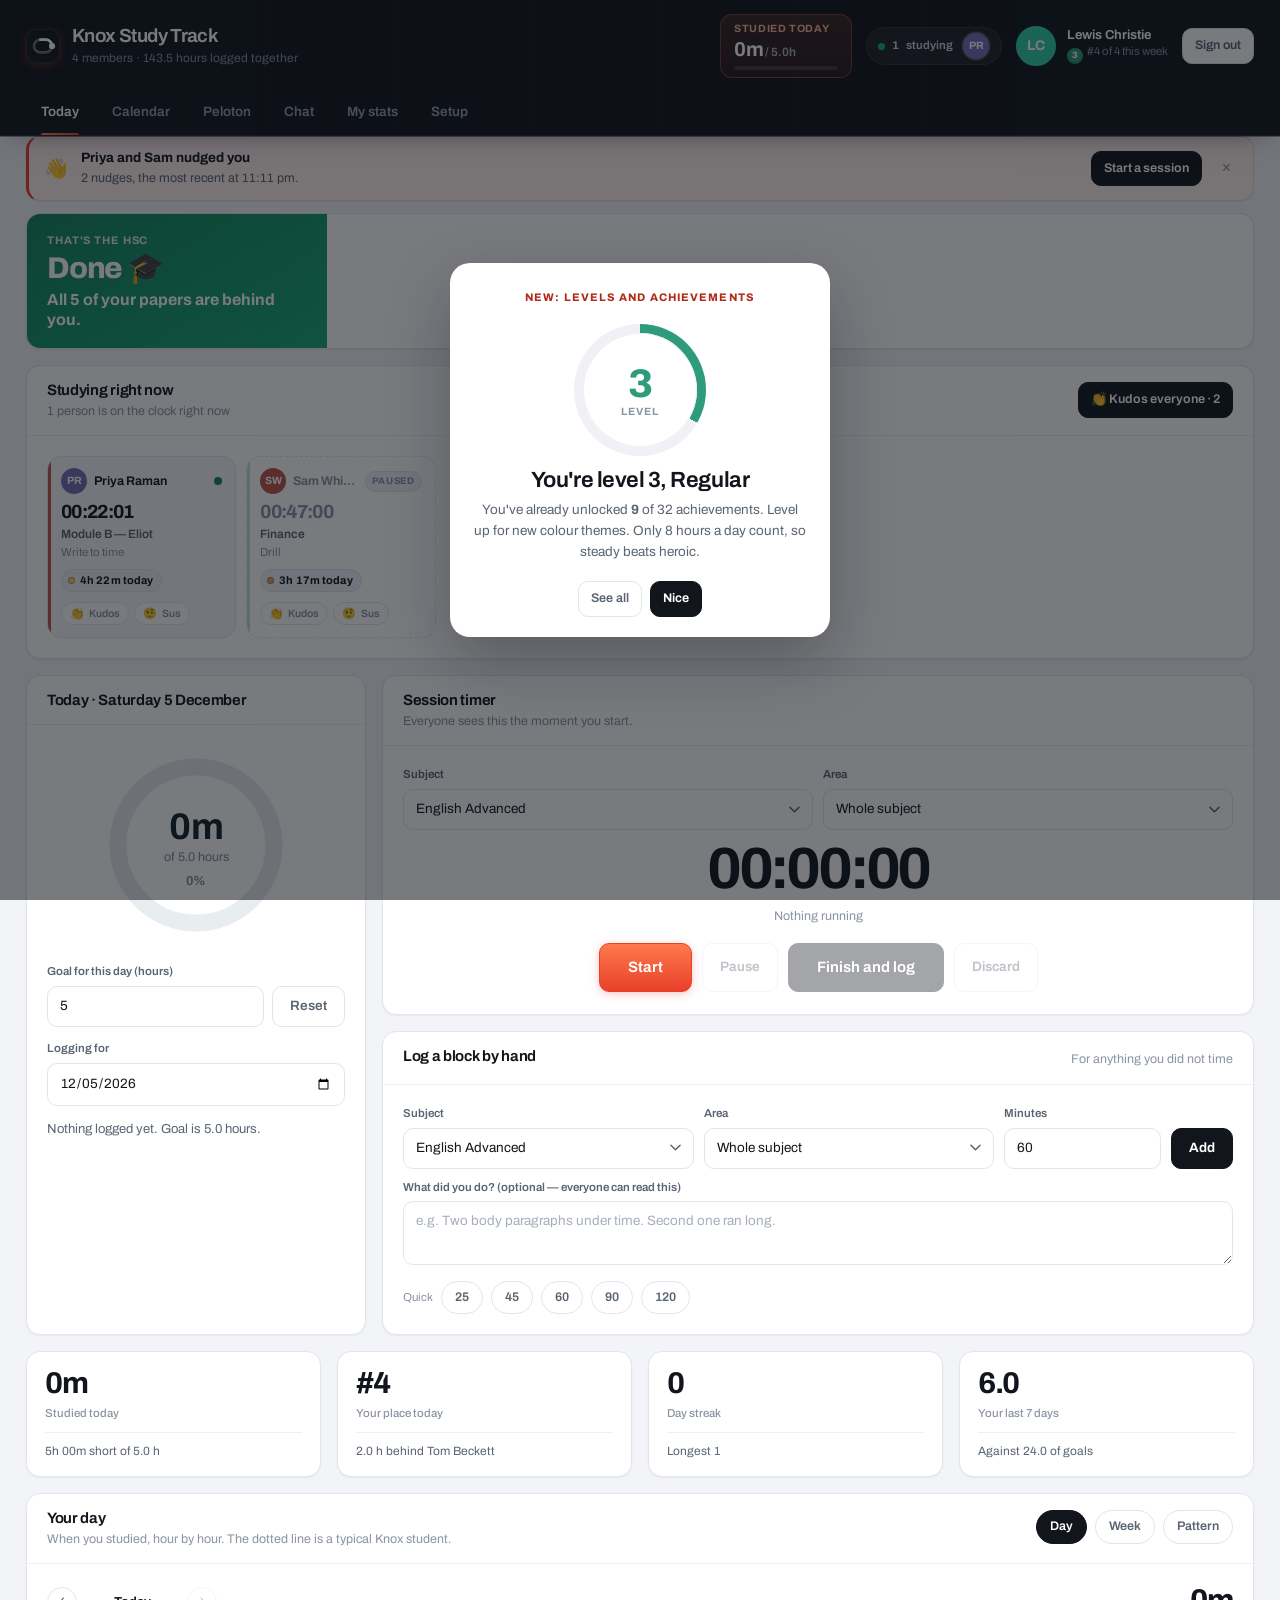
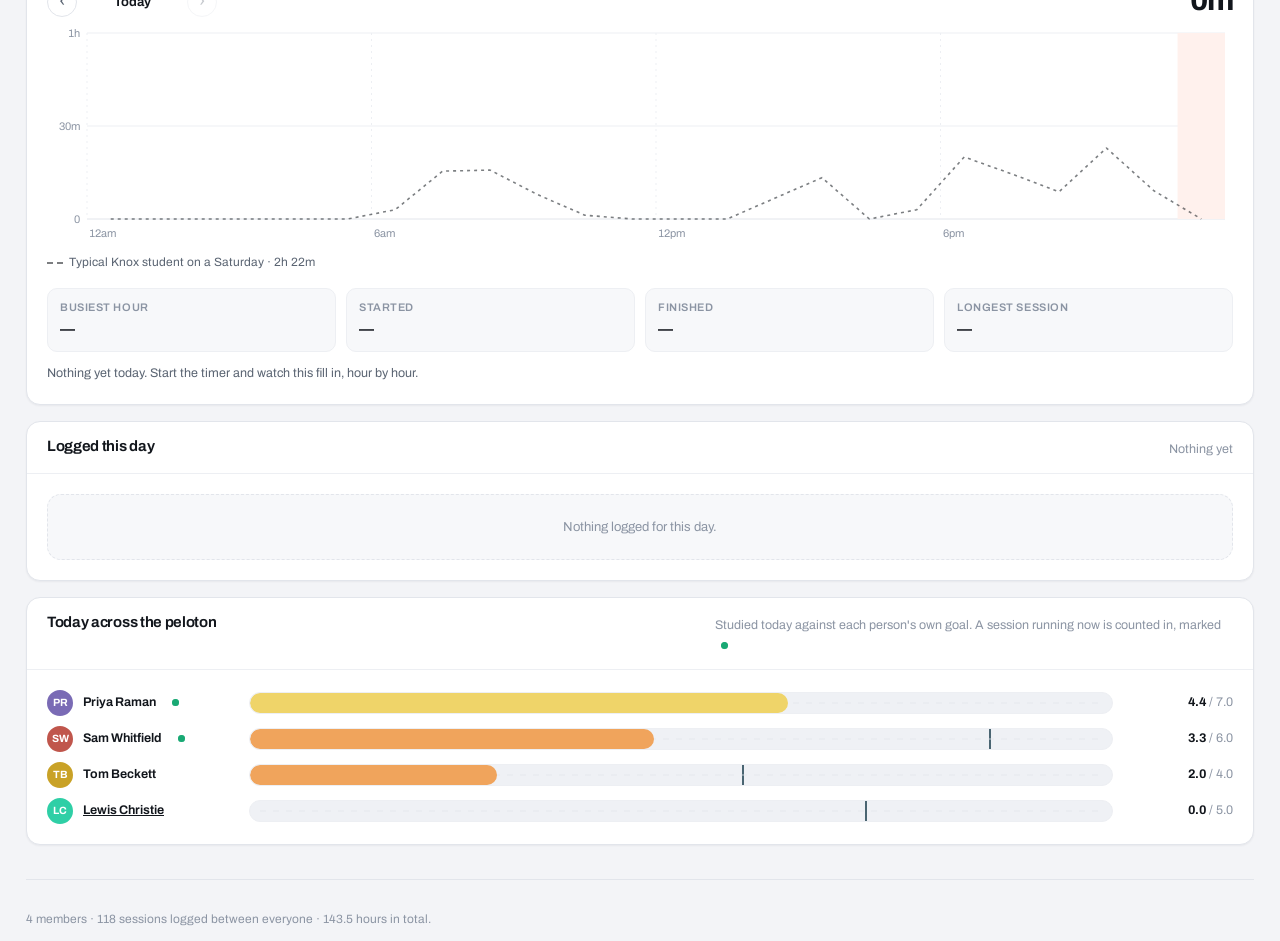
==== _test/index.html @ dc9ddf26 "Merge remote-tracking branch 'origin/main' into claude/bold-sagan-fryk9p # Conflicts: #	_test/index." ====
<!DOCTYPE html>
<html lang="en-AU">
<head>
<meta charset="utf-8">
<meta name="viewport" content="width=device-width, initial-scale=1">
<title>Knox Study Track</title>
<link rel="icon" href="../favicon.svg" type="image/svg+xml">
<link rel="apple-touch-icon" href="../favicon.svg">
<link rel="manifest" href="../manifest.json">
<meta name="theme-color" content="#12161C">
<link rel="preconnect" href="https://fonts.googleapis.com">
<link rel="preconnect" href="https://fonts.gstatic.com" crossorigin>
<link href="https://fonts.googleapis.com/css2?family=Archivo:wght@400;500;600;700&display=swap" rel="stylesheet">
<link rel="stylesheet" href="../styles.css">
<link rel="stylesheet" href="../admin.css">
<link rel="stylesheet" href="../play.css">
<link rel="stylesheet" href="../plan.css">
<link rel="stylesheet" href="../believe.css">
<link rel="stylesheet" href="../planner.css">
</head>
<body>

<!-- ============ BOOT ============ -->
<div id="boot"><div class="spin"></div></div>

<!-- ============ AUTH ============ -->
<div id="auth" class="authwrap hide">
  <div class="authbox">
    <div class="authbrand"><svg class="logo" viewBox="0 0 32 32" aria-hidden="true" focusable="false">
          <rect width="32" height="32" rx="9" fill="url(#lg)"/>
          <rect x="7.5" y="10" width="17" height="12" rx="6" fill="none" stroke="#fff" stroke-opacity=".38" stroke-width="2.4"/>
          <path d="M13.5 10h5a6 6 0 0 1 6 6" fill="none" stroke="#fff" stroke-width="2.4" stroke-linecap="round"/>
          <circle cx="24.5" cy="16" r="2.9" fill="#fff"/>
          <defs><linearGradient id="lg" x1="0" y1="0" x2="32" y2="32" gradientUnits="userSpaceOnUse">
            <stop stop-color="#FF7A4D"/><stop offset="1" stop-color="#E8402A"/></linearGradient></defs>
        </svg><span>Knox Study Track</span></div>
    <h1 id="au-title">Knox Study Track</h1>
    <p class="lede" id="au-lede">Sign in to see how the peloton is going.</p>
    <!-- Nearly everybody arriving for the first week is creating an account,
         not signing in, so both are on screen and neither is hidden behind a
         line of small text at the bottom. -->
    <div class="authseg" role="tablist" aria-label="Sign in or create an account">
      <button role="tab" id="au-tab-in" data-authmode="in" aria-selected="true">Sign in</button>
      <button role="tab" id="au-tab-up" data-authmode="up" aria-selected="false">Create account</button>
    </div>
    <div id="au-msg"></div>
    <div class="field" id="au-namefield" style="display:none">
      <label class="fl" for="au-name">Your name</label>
      <input type="text" id="au-name" autocomplete="name" placeholder="How you want to appear on the leaderboard">
    </div>
    <div class="field">
      <label class="fl" for="au-email">Email</label>
      <input type="email" id="au-email" autocomplete="email">
    </div>
    <div class="field" id="au-passfield">
      <label class="fl" for="au-pass">Password</label>
      <input type="password" id="au-pass" autocomplete="current-password">
    </div>
    <!-- Only on the way back in from a reset link. -->
    <div class="field" id="au-pass2field" style="display:none">
      <label class="fl" for="au-pass2">New password again</label>
      <input type="password" id="au-pass2" autocomplete="new-password">
    </div>
    <button class="btn" id="au-go" style="width:100%;margin-top:6px">Sign in</button>
    <div class="authalt">
      <button type="button" class="linkbtn" id="au-forgot">Forgot your password?</button>
      <button type="button" class="linkbtn" id="au-back" style="display:none">Back to signing in</button>
    </div>
  </div>
</div>

<!-- ============ ONBOARDING ============ -->
<div id="onb" class="hide" style="background:var(--ground);min-height:100vh">
  <div class="obwrap">
    <div class="steps"><i id="st1"></i><i id="st2"></i><i id="st3"></i></div>

    <!-- step 1 : profile -->
    <div class="card" id="ob1">
      <header><div><h2>Set up your profile</h2>
        <div class="sub">This is how you appear to everyone else in the peloton.</div></div></header>
      <div class="body">
        <div style="display:flex;gap:18px;align-items:center;margin-bottom:18px">
          <div id="ob-avpreview" class="av xl">?</div>
          <div>
            <label class="fl">Profile picture</label>
            <input type="file" id="ob-avfile" accept="image/jpeg,image/png,image/webp" style="font-size:12.5px">
            <div style="font-size:11.5px;color:var(--ink-soft);margin-top:5px">Optional. Square images look best.</div>
          </div>
        </div>
        <div><label class="fl" for="ob-name">Display name</label><input type="text" id="ob-name"></div>
        <div style="margin-top:12px;display:flex;gap:14px;align-items:end;flex-wrap:wrap">
          <div><label class="fl" for="ob-colour">Your colour</label><input type="color" id="ob-colour" value="#2FCFA6"></div>
          <div style="font-size:12.5px;color:var(--ink-soft);padding-bottom:9px">Used for your line on the peloton charts.</div>
        </div>
        <div class="controls" style="margin-top:20px;justify-content:flex-end">
          <button class="btn" id="ob-next1">Next — your subjects</button>
        </div>
      </div>
    </div>

    <!-- step 2 : subjects + areas -->
    <div class="card hide" id="ob2">
      <header><div><h2>Add your subjects</h2>
        <div class="sub">Pick them from the Knox list and the exam dates and course sections fill themselves in. Add your own, rename anything, delete what you do not need.</div></div></header>
      <div class="body">
        <!-- The Knox list is the way in, the same as it is in Setup. Typing one
             in by hand still works, but it is folded away: a hand-typed subject
             brings no exam dates and no course sections with it, and it will not
             match anybody else's spelling on the leaderboard either. -->
        <button class="btn" id="ob-openpicker" style="width:100%;justify-content:center">Choose from the Knox subject list</button>
        <div style="font-size:12px;color:var(--ink-soft);margin-top:8px">
          Each one arrives with its 2026 HSC exam dates and its course sections already in it. You can rename or delete any of it later.</div>

        <div id="ob-sublist" style="margin-top:18px"></div>

        <div style="margin-top:16px;padding-top:13px;border-top:1px solid var(--rule-soft)">
          <button class="btn ghost sm" id="ob-manualtoggle" aria-expanded="false" aria-controls="ob-manual">
            Not on the list? Type one in by hand</button>
          <div id="ob-manual" hidden style="margin-top:12px">
            <div class="grid" style="grid-template-columns:1fr 130px 44px auto;gap:9px;align-items:end">
              <div><label class="fl" for="ob-subname">Subject name</label><input type="text" id="ob-subname" placeholder="e.g. Business Studies"></div>
              <div><label class="fl" for="ob-subexam">Exam date</label><input type="date" id="ob-subexam"></div>
              <div><label class="fl">&nbsp;</label><input type="color" id="ob-subcolour" value="#3E7CA6"></div>
              <div><button class="btn" id="ob-addsub">Add</button></div>
            </div>
          </div>
        </div>
        <div class="controls" style="margin-top:20px;justify-content:space-between">
          <button class="btn ghost" id="ob-back2">Back</button>
          <button class="btn" id="ob-next2">Next — your goals</button>
        </div>
      </div>
    </div>

    <!-- step 3 : goals -->
    <div class="card hide" id="ob3">
      <header><div><h2>Set your goals</h2>
        <div class="sub">Hours per day. Weekdays and weekends are usually different, so set them separately — you can override any individual day later.</div></div></header>
      <div class="body">
        <div class="grid" style="grid-template-columns:repeat(7,1fr);gap:8px" id="ob-wk"></div>
        <div style="margin-top:16px;max-width:240px">
          <label class="fl" for="ob-default">Fallback goal for any day not covered</label>
          <input type="number" id="ob-default" min="0" max="12" step="0.5" value="3">
        </div>
        <div class="note" style="margin-top:16px">A goal of <strong>0</strong> marks a rest day. Rest days never break your streak.</div>
        <div class="controls" style="margin-top:20px;justify-content:space-between">
          <button class="btn ghost" id="ob-back3">Back</button>
          <button class="btn" id="ob-finish">Finish and start tracking</button>
        </div>
      </div>
    </div>
  </div>
</div>

<!-- ============ APP ============ -->
<div id="app" class="hide">
<header class="top">
  <div class="wrap">
    <div class="mast">
      <div class="brand">
        <svg class="logo" viewBox="0 0 32 32" aria-hidden="true" focusable="false">
          <rect width="32" height="32" rx="9" fill="url(#lg)"/>
          <rect x="7.5" y="10" width="17" height="12" rx="6" fill="none" stroke="#fff" stroke-opacity=".38" stroke-width="2.4"/>
          <path d="M13.5 10h5a6 6 0 0 1 6 6" fill="none" stroke="#fff" stroke-width="2.4" stroke-linecap="round"/>
          <circle cx="24.5" cy="16" r="2.9" fill="#fff"/>
          <defs><linearGradient id="lg" x1="0" y1="0" x2="32" y2="32" gradientUnits="userSpaceOnUse">
            <stop stop-color="#FF7A4D"/><stop offset="1" stop-color="#E8402A"/></linearGradient></defs>
        </svg>
        <div class="brandtext">
          <h1 id="crewname">Knox Study Track</h1>
          <p id="crewsub">—</p>
        </div>
        <span class="crewchip" id="crewchip" hidden></span>
      </div>
      <!-- Your next paper, and the line from today to your last (wide screens) -->
      <div class="examstrip" id="examstrip" hidden></div>
      <div class="mastright">
        <!-- What you have done today, always in view. It is the one number on
             the whole page you can change right now. -->
        <button type="button" class="todaychip" id="todaychip" hidden></button>
        <div class="nowbar" id="nowbar"></div>
        <div class="meblock" id="meblock" data-profile="" title="See your profile">
          <div id="me-av" class="av lg">?</div>
          <div>
            <div class="nm" id="me-name">—</div>
            <div class="sm" id="me-rank">—</div>
          </div>
        </div>
        <button class="btn ghost sm" id="signout">Sign out</button>
      </div>
    </div>
    <nav class="tabs" role="tablist">
      <button role="tab" aria-selected="true"  data-p="home">Today</button>
      <button role="tab" aria-selected="false" data-p="cal">Calendar</button>
      <button role="tab" aria-selected="false" data-p="crew">Peloton</button>
      <button role="tab" aria-selected="false" data-p="chat">Chat<i class="tabdot" id="chatdot" hidden></i></button>
      <button role="tab" aria-selected="false" data-p="me"><span class="tl-long">My stats</span><span class="tl-short">Stats</span></button>
      <button role="tab" aria-selected="false" data-p="setup">Setup</button>
    </nav>
  </div>
</header>

<main class="wrap">

  <!-- Exam days: the paper, a countdown and the year's Believe sign, for the
       people sitting it; for everyone else, a way to wish them luck.
       Filled by believe.js, and empty every other day. -->
  <div id="believe" hidden></div>

  <!-- Someone in the crew prodded you. Sticks around until dismissed. -->
  <div id="pokebar" class="hide"></div>
  <!-- Somebody said your name in chat. Same shape as a nudge, because it is
       the same kind of thing: a person asking for your attention. -->
  <div id="mentionbar" class="hide"></div>

  <!-- Somebody gave your study kudos, or called it sus. -->
  <div id="reactbar" class="hide"></div>

  <!-- A nudge that needs no permission, because it is just the page. Where
       notifications are blocked by policy this is the only channel left. -->
  <div id="nudgebar" class="hide"></div>

  <!-- ---------- HOME ---------- -->
  <section class="panel on" id="p-home">
    <div class="countdown mb16" id="countdown" hidden></div>

    <div class="card mb16" id="live-card">
      <header><div><h2>Studying right now</h2><div class="sub" id="live-sub">Live across the peloton. Timers update as they run.</div></div>
        <button type="button" class="btn sm kudosall" id="kudos-all" hidden>👏 Kudos everyone</button></header>
      <div class="body"><div class="livestrip" id="livestrip"></div></div>
    </div>

    <div class="grid gHome mb16">
      <div class="card">
        <header><h2 id="h-title">Today</h2></header>
        <div class="body" style="text-align:center">
          <svg id="ring" viewBox="0 0 200 200" style="width:100%;max-width:200px;height:auto"></svg>
          <div style="margin-top:12px;text-align:left">
            <label class="fl" for="h-goal">Goal for this day (hours)</label>
            <div style="display:flex;gap:8px">
              <input type="number" id="h-goal" min="0" max="12" step="0.25">
              <button class="btn ghost" id="h-goalreset" title="Back to your standing goal">Reset</button>
            </div>
          </div>
          <div style="margin-top:13px;text-align:left">
            <label class="fl" for="h-date">Logging for</label>
            <input type="date" id="h-date">
          </div>
          <div id="h-verdict" style="margin-top:13px;font-size:13px;color:var(--ink-mid);text-align:left"></div>
        </div>
      </div>

      <div>
        <div class="card mb16">
          <header><div><h2>Session timer</h2>
            <div class="sub">Everyone sees this the moment you start.</div></div></header>
          <div class="body">
            <div class="grid" style="grid-template-columns:1fr 1fr;gap:10px;margin-bottom:4px">
              <div><label class="fl" for="tm-subj">Subject</label><select id="tm-subj"></select></div>
              <div><label class="fl" for="tm-area">Area</label><select id="tm-area"></select></div>
            </div>
            <div class="timer">
              <div class="tdisp" id="tdisp">00:00:00</div>
              <div class="tsub" id="tsub">Nothing running</div>
              <div class="tbtns">
                <button class="btn go" id="tm-start">Start</button>
                <button class="btn ghost" id="tm-pause" disabled>Pause</button>
                <button class="btn stop" id="tm-stop" disabled>Finish and log</button>
                <button class="btn ghost" id="tm-cancel" disabled>Discard</button>
              </div>
            </div>
          </div>
        </div>

        <div class="card">
          <header><h2>Log a block by hand</h2><div class="sub">For anything you did not time</div></header>
          <div class="body">
            <div class="grid" style="grid-template-columns:1.3fr 1.3fr .7fr auto;gap:10px;align-items:end">
              <div><label class="fl" for="f-subj">Subject</label><select id="f-subj"></select></div>
              <div><label class="fl" for="f-area">Area</label><select id="f-area"></select></div>
              <div><label class="fl" for="f-min">Minutes</label><input type="number" id="f-min" min="1" max="1440" step="5" value="60"></div>
              <div><button class="btn" id="f-add">Add</button></div>
            </div>
            <div style="margin-top:10px"><label class="fl" for="f-note">What did you do? (optional — everyone can read this)</label>
              <textarea id="f-note" placeholder="e.g. Two body paragraphs under time. Second one ran long."></textarea></div>
            <div class="controls" style="margin-top:9px">
              <span style="font-size:11.5px;color:var(--ink-soft)">Quick</span>
              <button class="chip" data-min="25">25</button><button class="chip" data-min="45">45</button>
              <button class="chip" data-min="60">60</button><button class="chip" data-min="90">90</button>
              <button class="chip" data-min="120">120</button>
            </div>
          </div>
        </div>
      </div>
    </div>

    <div class="grid g4 mb16">
      <div class="kpi kpi-today"><div class="v" id="k-today">0m</div><div class="k">Studied today</div><div class="d" id="k-today-d">—</div></div>
      <div class="kpi"><div class="v" id="k-rank">—</div><div class="k">Your place today</div><div class="d" id="k-rank-d">—</div></div>
      <div class="kpi"><div class="v" id="k-streak">0</div><div class="k">Day streak</div><div class="d" id="k-streak-d">—</div></div>
      <div class="kpi"><div class="v" id="k-week">0.0</div><div class="k">Your last 7 days</div><div class="d" id="k-week-d">—</div></div>
    </div>

    <div class="card mb16">
      <header><h2>Logged this day</h2><div class="sub" id="h-count">—</div></header>
      <div class="body"><div id="h-entries"></div></div>
    </div>

    <div class="card">
      <header><h2>Today across the peloton</h2><div class="sub">Studied today against each person's own goal. A session running now is counted in, marked <i class="railive" aria-hidden="true"></i></div></header>
      <div class="body"><div class="rail" id="todayrail"></div></div>
    </div>
  </section>

  <!-- ---------- CALENDAR ---------- -->
  <!-- Filled by plan.js: the countdown, the lead-up chart, the month view and
       your timetable (moved in from My stats when the page starts). -->
  <section class="panel" id="p-cal"></section>

  <!-- ---------- CREW ---------- -->
  <section class="panel" id="p-crew">
    <div class="card mb16 solocard" id="crew-solo" hidden><div class="solonote">
      <strong>You have other people's hours hidden</strong>
      Everything here is about how the rest of the year group is going, so there is nothing
      to show you. Your own figures are all on <b>Today</b> and <b>My stats</b>, exactly as
      they were. Turn it back on in <b>Setup → Private mode</b> whenever you want.
    </div></div>

    <div class="card mb16">
      <header>
        <div><h2>Leaderboard</h2><div class="sub" id="lb-sub">—</div></div>
        <div class="controls" id="rangechips">
          <button class="chip" data-r="1">Day</button>
          <button class="chip" aria-pressed="true" data-r="7">7 days</button>
          <button class="chip" data-r="30">30 days</button>
          <button class="chip" data-r="0">All time</button>
        </div>
      </header>
      <div class="body">
        <div class="lbday" id="lbday" hidden>
          <button class="chip" id="lbday-prev" aria-label="Previous day">‹</button>
          <div class="lbday-l"><b id="lbday-name">Today</b><span id="lbday-date"></span></div>
          <button class="chip" id="lbday-next" aria-label="Next day">›</button>
        </div>
        <div class="lbfilters" id="lbfilters">
          <div><label class="fl" for="lb-subject">Subject</label><select id="lb-subject"></select></div>
          <div><label class="fl" for="lb-metric">Ranked by</label><select id="lb-metric"></select></div>
        </div>
        <div class="lbnote" id="lb-note" hidden></div>
        <div class="podium mb16" id="podium"></div>
        <div class="tblwrap" style="border:1px solid var(--rule-soft);border-radius:3px">
          <table id="lbtbl"><thead><tr>
            <th class="l">#</th><th class="l">Member</th><th>Hours</th><th>Sessions</th>
            <th>Avg / day</th><th>Longest day</th><th>Goal hit</th><th>Streak</th><th class="l">Last 7 days</th>
          </tr></thead><tbody></tbody></table>
        </div>
      </div>
    </div>

    <div class="grid g2 mb16">
      <div class="card">
        <header><h2>The race</h2><div class="sub">Cumulative hours over the selected range</div></header>
        <div class="body scrollx"><svg id="race" viewBox="0 0 620 350" style="width:100%;height:auto"></svg></div>
      </div>
      <div class="card">
        <header><h2>Daily output</h2><div class="sub">Every day in the range, stacked by member</div></header>
        <div class="body scrollx"><svg id="stack" viewBox="0 0 620 350" style="width:100%;height:auto"></svg></div>
      </div>
    </div>

    <div class="card mb16" id="livegraph-card">
      <header>
        <div><h2>How busy it gets</h2>
          <div class="sub" id="livegraph-note">—</div></div>
        <div class="controls" id="livegraph-range"></div>
      </header>
      <div class="body">
        <div class="lh-wrap" id="livegraph-wrap">
          <!-- tabindex so the keyboard gets the same readout the pointer does -->
          <svg id="livegraph" viewBox="0 0 900 260" tabindex="0" role="img"
            aria-label="People studying at once, by hour. Drag to pan, scroll to zoom, arrow keys to move through the hours."
            style="width:100%;height:auto;touch-action:none"></svg>
          <div class="lh-tip" id="livegraph-tip" hidden></div>
        </div>
        <p class="lh-help">Drag to move · scroll or pinch to zoom · hover for an hour · double-click to reset</p>
        <div class="lh-live" id="livegraph-live" aria-live="polite"></div>
        <div class="lh-table scrollx" id="livegraph-table" hidden></div>
      </div>
    </div>

    <div class="card mb16">
      <header>
        <div><h2>Head to head</h2><div class="sub">Pick any two people and put their numbers side by side</div></div>
        <div class="controls h2hpick">
          <select id="h2h-a"></select>
          <span class="vs">vs</span>
          <select id="h2h-b"></select>
        </div>
      </header>
      <div class="body"><div id="h2h"></div></div>
    </div>

    <div class="card">
      <header><h2>Activity</h2><div class="sub">The last 40 sessions logged by anyone</div></header>
      <div class="tblwrap"><div id="feed"></div></div>
    </div>
  </section>

  <!-- ---------- ME ---------- -->
  <!-- ---------- CHAT ---------- -->
  <section class="panel" id="p-chat">
    <div class="card">
      <header>
        <div><h2>Chat</h2><div class="sub" id="chat-sub">The whole year group, one room</div></div>
        <div class="controls"><span class="chatkey" id="chat-key"></span></div>
      </header>
      <div class="chatwrap">
        <div class="chatolder"><button class="btn ghost sm" id="chat-older" hidden>Load older messages</button></div>
        <div class="chatlog" id="chatlog" aria-live="polite"></div>
        <div class="chatnew"><button class="btn sm" id="chat-jump" hidden>New messages ↓</button></div>
        <div class="chatpreview" id="chat-preview" hidden></div>
        <div class="chatbox">
          <button class="chatattach" id="chat-attach" type="button"
            title="Add a picture" aria-label="Add a picture">
            <svg viewBox="0 0 24 24" width="19" height="19" aria-hidden="true">
              <rect x="3" y="5" width="18" height="14" rx="2.5" fill="none" stroke="currentColor" stroke-width="1.8"/>
              <circle cx="8.5" cy="10" r="1.6" fill="currentColor"/>
              <path d="M4.5 17.5 9.5 12.5 13 16l3-2.5 3.5 4" fill="none" stroke="currentColor"
                stroke-width="1.8" stroke-linecap="round" stroke-linejoin="round"/>
            </svg>
          </button>
          <input type="file" id="chat-file" accept="image/png,image/jpeg,image/webp,image/gif" hidden>
          <div class="chatfield">
            <div class="mentionbox" id="mentionbox" hidden role="listbox" aria-label="Mention somebody"></div>
            <textarea id="chat-input" rows="1" maxlength="500"
              placeholder="Say something to the year group… use @ to mention"></textarea>
          </div>
          <div class="chatsend">
            <span class="chatcount" id="chat-count"></span>
            <button class="btn go" id="chat-send">Send</button>
          </div>
        </div>
        <div class="chatnote" id="chat-note" hidden></div>
      </div>
    </div>
  </section>

  <section class="panel" id="p-me">
    <div class="grid g4 mb16">
      <div class="kpi"><div class="v" id="m-total">0.0</div><div class="k">Total hours logged</div><div class="d" id="m-total-d">—</div></div>
      <div class="kpi"><div class="v" id="m-days">0</div><div class="k">Days with something logged</div><div class="d" id="m-days-d">—</div></div>
      <div class="kpi"><div class="v" id="m-long">0</div><div class="k">Longest streak</div><div class="d">Rest days carry it through</div></div>
      <div class="kpi"><div class="v" id="m-avg">0.0</div><div class="k">Average per active day</div><div class="d" id="m-avg-d">—</div></div>
    </div>

    <div class="card mb16">
      <header><div><h2>Your chain</h2><div class="sub">Colour is how much of that day's goal you hit. Click a day to log it.</div></div></header>
      <div class="body">
        <div class="chainwrap" id="chainwrap">
          <div>
            <div class="cal" id="calhead"></div>
            <div class="cal" id="heat" style="margin-top:5px"></div>
            <div class="legend" id="hmleg"></div>
          </div>
          <div>
            <h3 class="sec">This week</h3><div class="rail" id="weekrail"></div>
            <h3 class="sec" style="margin-top:20px">Countdown</h3><div class="rail" id="cdrail"></div>
          </div>
        </div>
      </div>
    </div>

    <div class="card mb16">
      <header><div><h2>Your HSC timetable</h2>
        <div class="sub" id="tt-sub">Every written paper you sit, from the NESA 2026 timetable</div></div></header>
      <div class="body"><div id="tt-list"></div></div>
    </div>

    <div class="grid g2 mb16">
      <div class="card">
        <header><h2>Hours by subject</h2><div class="sub">Against any target hours you set</div></header>
        <div class="body"><div class="rail" id="subrail"></div></div>
      </div>
      <div class="card">
        <header><h2>Hours by area</h2><div class="sub">Every area you have defined</div></header>
        <div class="body" style="max-height:420px;overflow:auto"><div class="rail" id="arearail"></div></div>
      </div>
    </div>

    <div class="card">
      <header>
        <div><h2>Your session log</h2><div class="sub" id="m-logcount">—</div></div>
        <div class="controls"><input type="text" id="m-search" placeholder="Search notes and areas" style="width:220px"></div>
      </header>
      <div class="tblwrap"><div id="m-log"></div></div>
    </div>
  </section>

  <!-- ---------- SETUP ---------- -->
  <section class="panel" id="p-setup">
    <div class="grid g2 mb16">
      <div class="card">
        <header><div><h2>Profile</h2><div class="sub">How you appear to everyone else</div></div>
          <button class="btn ghost sm" id="s-viewme">View my profile</button></header>
        <div class="body">
          <div style="display:flex;gap:16px;align-items:center;margin-bottom:16px">
            <div id="s-avpreview" class="av xl">?</div>
            <div><label class="fl">Change picture</label>
              <input type="file" id="s-avfile" accept="image/jpeg,image/png,image/webp" style="font-size:12.5px"></div>
          </div>
          <div><label class="fl" for="s-name">Display name</label><input type="text" id="s-name"></div>
          <div style="margin-top:12px;display:flex;gap:14px;align-items:end">
            <div><label class="fl" for="s-colour">Your colour</label><input type="color" id="s-colour"></div>
            <button class="btn ghost sm" id="s-colourpick" type="button"
              title="Pick a colour nobody in the year group is using">Give me a free one</button>
            <button class="btn" id="s-saveprofile">Save profile</button>
          </div>
          <div class="note warn" id="s-colournote" hidden style="margin-top:12px"></div>
        </div>
      </div>

      <div class="card">
        <header><h2>Standing goals</h2><div class="sub">Hours per day by weekday. Individual days can still be overridden on the Today tab.</div></header>
        <div class="body">
          <div class="grid" style="grid-template-columns:repeat(7,1fr);gap:8px" id="s-wk"></div>
          <div style="margin-top:14px;display:flex;gap:12px;align-items:end;flex-wrap:wrap">
            <div style="max-width:190px"><label class="fl" for="s-default">Fallback goal</label>
              <input type="number" id="s-default" min="0" max="12" step="0.5"></div>
            <button class="btn" id="s-savegoals">Save goals</button>
          </div>
          <div class="note" style="margin-top:14px">A goal of 0 marks a rest day, which never breaks a streak.</div>
        </div>
      </div>
    </div>

    <div class="card mb16">
      <header><div><h2>Private mode</h2>
        <div class="sub">Off for everyone by default. These are two separate switches because they are two separate wishes — you can take either one without the other.</div></div></header>
      <div class="body">
        <label class="privrow">
          <input type="checkbox" id="s-hidehours">
          <div>
            <div class="privname">Hide my hours from everyone else</div>
            <div class="privwhy">You come off the leaderboard, the charts, the activity feed and the live strip, and your hours stop appearing beside your name in chat. Your own stats, streaks and goals all carry on working exactly as they do now — you just keep them to yourself. You can still talk in chat and still get nudged.</div>
          </div>
        </label>
        <label class="privrow">
          <input type="checkbox" id="s-hideothers">
          <div>
            <div class="privname">Hide everyone else's hours from me</div>
            <div class="privwhy">The Peloton page, the live strip and the hours in chat go away. Nothing about you changes for anybody else — this one is only about what you are shown. For when the comparison is more pressure than push.</div>
          </div>
        </label>
        <div class="note" style="margin-top:14px" id="s-privstate">Everything is visible both ways.</div>
      </div>
    </div>

    <div class="card mb16" id="s-remcard">
      <header><div><h2>Study reminders</h2>
        <div class="sub">A nudge on this device at a time you pick, on days you have not logged anything. Nothing is emailed, and nobody else can see whether you have them on.</div></div>
        <button class="btn ghost sm" id="s-remtest">Send a test</button></header>
      <div class="body">
        <div class="note hide" id="s-remwhy" style="margin-bottom:14px"></div>
        <div id="s-remgrid">
          <div><label class="fl">Reminders</label>
            <button class="btn" id="s-remtoggle">Turn on</button></div>
          <div><label class="fl" for="s-remtime">Remind me at</label>
            <input type="time" id="s-remtime" value="19:30"></div>
          <div><label class="fl">Days to skip</label>
            <div id="s-remdays"></div></div>
        </div>
        <div class="note" style="margin-top:14px" id="s-remstate">Reminders are off.</div>
        <div id="s-calblock">
          <div class="s-calhead">Calendar reminder</div>
          <div class="sub" style="margin-bottom:11px">Works even where notifications are switched off, because your calendar delivers it rather than the browser. Add this link once and you get a daily prompt plus every exam you have dated.</div>
          <div class="s-calrow">
            <input type="text" id="s-calurl" readonly spellcheck="false" aria-label="Your personal calendar link">
            <button class="btn ghost sm" id="s-calcopy">Copy</button>
            <button class="btn ghost sm" id="s-calreset" title="Invalidate the old link and issue a new one">Reset link</button>
          </div>
          <div class="note" style="margin-top:12px">In Google Calendar, go to <strong>Other calendars → + → From URL</strong>, paste, then Add. Treat the link like a password: anyone who has it can read your exam dates.</div>
        </div>
      </div>
    </div>

    <div class="card mb16">
      <header><div><h2>Subjects and areas</h2>
        <div class="sub">Subjects are your courses. Areas are what you actually sit down and revise inside them. Target hours and current mark are optional but make your stats far more useful.</div></div></header>
      <div class="body">
        <!-- The Knox list is the way in. Typing a subject by hand still works
             exactly as it did, but it is the exception now rather than the
             first thing on screen: a hand-typed subject brings no exam dates
             and no course sections with it, and most people want both. -->
        <button class="btn" id="s-frompicker" style="width:100%;justify-content:center">Choose from the Knox subject list</button>
        <div style="font-size:12px;color:var(--ink-soft);margin-top:8px">
          Each subject arrives with its 2026 HSC exam dates and its course sections already filled in. Rename, delete or add to any of it afterwards.</div>

        <div style="margin-top:14px;padding-top:13px;border-top:1px solid var(--rule-soft)">
          <button class="btn ghost sm" id="s-manualtoggle" aria-expanded="false" aria-controls="s-manual">
            Not on the list? Type one in by hand</button>
          <div id="s-manual" hidden style="margin-top:12px">
            <div class="grid" style="grid-template-columns:1fr 130px 44px auto;gap:9px;align-items:end;margin-bottom:6px">
              <div><label class="fl" for="s-subname">New subject</label><input type="text" id="s-subname" placeholder="Subject name"></div>
              <div><label class="fl" for="s-subexam">Exam date</label><input type="date" id="s-subexam"></div>
              <div><label class="fl">&nbsp;</label><input type="color" id="s-subcolour" value="#3E7CA6"></div>
              <div><button class="btn" id="s-addsub">Add subject</button></div>
            </div>
            <div style="font-size:11.5px;color:var(--ink-soft)">No exam date or course sections come with a subject typed in by hand — you can fill both in yourself below.</div>
          </div>
        </div>

        <div id="s-sublist" style="margin-top:16px"></div>
      </div>
    </div>

    <div class="grid g2">
      <div class="card">
        <header><h2>Import and export</h2><div class="sub">Bring in a backup from the solo tracker, or a CSV</div></header>
        <div class="body">
          <p style="font-size:13px;color:var(--ink-mid);margin:0 0 14px">
            Accepts the JSON backup exported by the solo study tracker, or a CSV with the columns
            <strong>date, subject, area, minutes, mode, note</strong>. Missing subjects and areas are created for you.
          </p>
          <div class="controls">
            <button class="btn ghost" id="imp-btn">Choose a file</button>
            <input type="file" id="imp-file" accept=".json,.csv,application/json,text/csv" style="display:none">
            <button class="btn ghost" id="exp-btn">Export my data</button>
          </div>
          <div id="imp-report" style="margin-top:14px"></div>
        </div>
      </div>
      <div class="card">
        <header><h2>About and privacy</h2></header>
        <div class="body" style="font-size:13px;color:var(--ink-mid);line-height:1.65">
          <p style="margin:0 0 11px">Everyone signed in can see everyone else's sessions, hours and notes. That is the whole point of the app — but it does mean <strong style="color:var(--ink)">write your notes as if your mates are reading them, because they are.</strong></p>
          <p style="margin:0 0 11px">Your subjects, areas and goals are yours. You can edit or delete your own sessions whenever you like; <strong style="color:var(--ink)">nobody else can</strong>, and that is enforced by the database rather than this page. An administrator can remove entries that break the rules, and every removal they make is logged.</p>
          <p style="margin:0 0 11px">Your streak counts consecutive days where you met your goal. A day with a goal of zero is a rest day and passes through without breaking it.</p>
          <div class="note bad" style="margin-top:14px">
            <strong>Danger zone.</strong>
            <div style="margin-top:7px">Clearing your sessions wipes every block you have logged. Your subjects, areas and goals stay put.</div>
            <div style="margin-top:9px"><button class="btn ghost sm" id="wipe" style="color:var(--loss);border-color:#E7BEBA">Delete all my sessions</button></div>
            <div style="margin-top:14px;padding-top:12px;border-top:1px solid #EFC4BF">
              Deleting your account removes <strong>everything</strong> — sessions, subjects, areas, goals, your profile and your login. You disappear from the peloton leaderboard. There is no undo.</div>
            <div style="margin-top:9px"><button class="btn ghost sm" id="nuke" style="color:var(--loss);border-color:#E7BEBA">Delete my account</button></div>
          </div>

          <!-- Only ever unhidden after the DATABASE confirms this account is an
               administrator (sb.rpc("is_admin")). Everyone else never sees it,
               and forcing it visible achieves nothing — the policies decide. -->
          <div id="s-adminrow" hidden style="margin-top:16px;padding-top:14px;border-top:1px solid var(--rule-soft)">
            <button class="admkey" id="s-admin">
              <span class="g"><svg viewBox="0 0 24 24" width="15" height="15" aria-hidden="true" focusable="false"><path d="M12 2.6l7 3v5.7c0 4.4-2.9 8.3-7 9.5-4.1-1.2-7-5.1-7-9.5V5.6l7-3z" fill="none" stroke="#FF7A60" stroke-width="1.9" stroke-linejoin="round"/><circle cx="12" cy="10.6" r="2.1" fill="#FF7A60"/><path d="M12 12.7v3.1" stroke="#FF7A60" stroke-width="1.9" stroke-linecap="round"/></svg></span>
              <span class="t">Admin console<span>Peloton moderation</span></span>
            </button>
            <div style="font-size:11.5px;color:var(--ink-soft);margin-top:8px">
              Visible to you because the database recognises this account as an administrator.</div>
          </div>
        </div>
      </div>
    </div>
  </section>

  <div class="foot"><p id="footnote"></p></div>
</main>
</div>

<!-- ============ MODALS ============ -->
<div class="ov" id="ov-recap">
  <div class="modal recap">
    <header><div><h2 id="rc-title">Yesterday</h2><div class="sub" id="rc-date">—</div></div>
      <button class="x" id="rc-x" style="font-size:20px" aria-label="Close">×</button></header>
    <div class="body" id="rc-body"></div>
  </div>
</div>

<div class="ov" id="ov-save">
  <div class="modal">
    <header><div><h2>Session finished</h2><div style="font-size:12.5px;color:var(--ink-soft)" id="ms-sub">—</div></div></header>
    <div class="body">
      <div class="grid" style="grid-template-columns:1fr 1fr .7fr;gap:10px">
        <div><label class="fl" for="ms-subj">Subject</label><select id="ms-subj"></select></div>
        <div><label class="fl" for="ms-area">Area</label><select id="ms-area"></select></div>
        <div><label class="fl" for="ms-min">Minutes</label><input type="number" id="ms-min" min="1" max="1440" step="1"></div>
      </div>
      <div style="margin-top:12px"><label class="fl" for="ms-note">What did you get done? (the peloton can read this)</label>
        <textarea id="ms-note" style="min-height:84px"></textarea></div>
      <div class="controls" style="margin-top:14px;justify-content:flex-end">
        <button class="btn ghost" id="ms-discard">Discard</button>
        <button class="btn" id="ms-save">Save session</button>
      </div>
    </div>
  </div>
</div>

<div class="ov" id="ov-areas">
  <div class="modal">
    <header><div><h2 id="ma-title">Areas</h2><div style="font-size:12.5px;color:var(--ink-soft)" id="ma-sub">—</div></div>
      <button class="x" data-closeareas style="font-size:20px">×</button></header>
    <div class="body">
      <div id="ma-list" style="margin-bottom:16px"></div>
      <div class="grid" style="grid-template-columns:1fr 84px 74px auto;gap:9px;align-items:end">
        <div><label class="fl" for="ma-name">New area</label><input type="text" id="ma-name" placeholder="e.g. Module B — Eliot"></div>
        <div><label class="fl" for="ma-target">Target h</label><input type="number" id="ma-target" min="0" step="0.5"></div>
        <div><label class="fl" for="ma-pct">Mark %</label><input type="number" id="ma-pct" min="0" max="100" step="1"></div>
        <div><button class="btn" id="ma-add">Add</button></div>
      </div>
      <div style="font-size:11.5px;color:var(--ink-soft);margin-top:8px">Target hours and mark are optional.</div>
    </div>
  </div>
</div>



<div class="ov" id="ov-profile">
  <div class="modal profilemodal">
    <header id="pf-head"></header>
    <div class="body" id="pf-body"></div>
  </div>
</div>

<div class="ov" id="ov-picker">
  <div class="modal" style="max-width:840px">
    <header>
      <div><h2>Knox subject list</h2>
        <div style="font-size:12.5px;color:var(--ink-soft)">Every HSC subject Knox runs, with its 2026 exam dates and course sections already filled in. Change any of it afterwards.</div></div>
      <button class="x" data-closepicker style="font-size:20px">&times;</button>
    </header>
    <div class="body">
      <input type="text" id="pk-search" placeholder="Search — try &quot;ext&quot;, &quot;maths&quot;, &quot;japanese&quot;" style="margin-bottom:10px">
      <div class="controls" id="pk-cats" style="margin-bottom:12px"></div>
      <div id="pk-list" style="max-height:50vh;overflow:auto"></div>
      <div class="pkfoot">
        <span id="pk-count">Nothing picked yet</span>
        <button class="btn" id="pk-done" data-closepicker>Close</button>
      </div>
      <label style="display:flex;align-items:center;gap:7px;margin-top:12px;font-size:12px;color:var(--ink-soft)">
        <input type="checkbox" id="pk-retired" style="width:auto;margin:0"> Show discontinued courses (no 2026 exam)
      </label>
    </div>
  </div>
</div>

<!-- editing a session you already logged -->
<div class="ov" id="ov-edit">
  <div class="modal">
    <header><div><h2>Edit session</h2>
      <div style="font-size:12.5px;color:var(--ink-soft)" id="me-sub">&mdash;</div></div>
      <button class="x" data-closeedit style="font-size:20px">&times;</button></header>
    <div class="body">
      <div class="grid" style="grid-template-columns:1fr 1fr .85fr .7fr;gap:10px">
        <div><label class="fl" for="e-subj">Subject</label><select id="e-subj"></select></div>
        <div><label class="fl" for="e-area">Area</label><select id="e-area"></select></div>
        <div><label class="fl" for="e-day">Date</label><input type="date" id="e-day"></div>
        <div><label class="fl" for="e-min">Minutes</label><input type="number" id="e-min" min="1" max="1440" step="1"></div>
      </div>
      <div style="margin-top:12px"><label class="fl" for="e-note">What did you get done? (the peloton can read this)</label>
        <textarea id="e-note" style="min-height:84px"></textarea></div>
      <div class="controls" style="margin-top:14px;justify-content:space-between">
        <button class="btn ghost sm" id="e-del" style="color:var(--loss);border-color:#E7BEBA">Delete session</button>
        <span class="controls" style="gap:9px">
          <button class="btn ghost" id="e-cancel">Cancel</button>
          <button class="btn" id="e-save">Save changes</button>
        </span>
      </div>
    </div>
  </div>
</div>

<div class="tt" id="tt"></div>

<!-- follows you around the app while a session is running -->
<div class="nowpill" id="nowpill" hidden>
  <button class="np-main" id="np-go" title="Back to the timer">
    <span class="np-dot" id="np-dot"></span>
    <span class="np-time" id="np-time">00:00</span>
    <span class="np-label" id="np-label">&mdash;</span>
  </button>
  <span class="np-sep"></span>
  <button class="np-btn" id="np-pause">Pause</button>
  <button class="np-btn np-fin" id="np-stop">Finish</button>
</div>

<!-- ============ ADMIN CONSOLE ============ -->
<div class="adm" id="adm" hidden>
  <div class="adm-top">
    <div class="adm-brand">
      <span class="adm-key"><svg viewBox="0 0 24 24" width="15" height="15" aria-hidden="true" focusable="false"><path d="M12 2.6l7 3v5.7c0 4.4-2.9 8.3-7 9.5-4.1-1.2-7-5.1-7-9.5V5.6l7-3z" fill="none" stroke="#fff" stroke-width="1.9" stroke-linejoin="round"/><circle cx="12" cy="10.6" r="2.1" fill="#fff"/><path d="M12 12.7v3.1" stroke="#fff" stroke-width="1.9" stroke-linecap="round"/></svg></span>
      <span class="adm-title">Knox Study Track<span>Admin console</span></span>
    </div>
    <div class="adm-live" id="adm-live"></div>
    <button class="adm-close" id="adm-close">Back to the app</button>
  </div>
  <div class="adm-shell">
    <nav class="adm-rail" id="adm-rail"></nav>
    <div class="adm-content" id="adm-body"></div>
  </div>
</div>

<div class="toast" id="toast"></div>

<script src="mock.js"></script>
<script src="../catalogue.js"></script>
<script src="../app.js"></script>
<script src="../play.js"></script>
<script src="../plan.js"></script>
<script src="../believe.js"></script>
<script src="../planner.js"></script>
<script src="../admin.js"></script>
</body>
</html>
---- styles.css ----
/* =========================================================================
   STUDY TRACK — design system
   -------------------------------------------------------------------------
   Analytical first: dense where it counts, tabular figures everywhere a
   number matters, and colour reserved for meaning rather than decoration.
   The track motif runs through the progress lanes and the brand mark; it
   is a texture, not a theme.
   ========================================================================= */
:root{
  /* surfaces */
  --ground:#F3F4F7; --surface:#FFFFFF; --surface-2:#F7F8FA; --surface-3:#EFF1F5;
  /* ink */
  --ink:#12161C; --ink-2:#1B2028; --ink-mid:#5A6472; --ink-soft:#8B94A3;
  /* lines */
  --rule:#E2E5EB; --rule-soft:#EDEFF3;
  /* brand */
  --accent:#E8402A; --accent-2:#FF7A4D; --accent-ink:#B02B18; --accent-wash:#FFF1ED;
  --navy:#2B6177;
  /* semantics */
  --good:#12855C; --good-wash:#E8F6F0; --loss:#C0392B; --loss-wash:#FDEEEC;
  --warn-wash:#FFF8E8;
  /* attainment ramp — data, not brand */
  --l5:#0FA3B1; --l4:#19A974; --l3:#7BC96F; --l2:#EFD469; --l1:#F0A45C; --l0:#E8756B;
  --none:#E6E9EF;
  --gold:#C08A2E; --silver:#8B97A5; --bronze:#A8703F;
  /* elevation */
  --sh-1:0 1px 2px rgba(16,22,32,.05);
  --sh-2:0 1px 2px rgba(16,22,32,.05), 0 4px 12px rgba(16,22,32,.05);
  --sh-3:0 2px 4px rgba(16,22,32,.06), 0 12px 28px rgba(16,22,32,.10);
  --sh-4:0 24px 64px rgba(9,13,20,.28);
  /* shape + motion */
  --r:14px; --r-sm:10px; --r-xs:7px;
  --ease:cubic-bezier(.2,.8,.25,1);
  --fast:.14s; --med:.22s;
}

*{box-sizing:border-box}
html,body{margin:0;padding:0}
body{
  background:var(--ground); color:var(--ink);
  font-family:"Archivo",-apple-system,BlinkMacSystemFont,"Segoe UI",Roboto,sans-serif;
  font-size:14px; line-height:1.55; -webkit-font-smoothing:antialiased;
}
h1,h2,h3{margin:0;font-weight:650;letter-spacing:-.021em;line-height:1.18}
a{color:var(--navy)}
.wrap{max-width:1440px;margin:0 auto;padding:0 26px}
.hide{display:none !important}
[hidden]{display:none !important}

/* numbers should line up in columns */
.kpi .v,.tdisp,.hrs,.val,td,th,.lc-time,.pill,.hmcell .hv{font-variant-numeric:tabular-nums}

/* =========================================================================
   HEADER
   ========================================================================= */
header.top{
  position:sticky; top:0; z-index:60;
  background:var(--ink); color:#E9ECF2; padding:14px 0 0;
  border-bottom:1px solid rgba(255,255,255,.07);
  box-shadow:0 1px 0 rgba(16,22,32,.4), 0 10px 30px -20px rgba(16,22,32,.9);
}
/* a faint lane texture behind the masthead — the track, barely there */
header.top::before{
  content:""; position:absolute; inset:0; pointer-events:none; opacity:.5;
  background:repeating-linear-gradient(90deg,rgba(255,255,255,.028) 0 1px,transparent 1px 132px);
}
header.top>.wrap{position:relative}
.mast{display:flex;flex-wrap:wrap;gap:18px;align-items:center;justify-content:space-between}

.brand{display:flex;align-items:center;gap:12px;min-width:0}
.logo{width:34px;height:34px;flex:none;border-radius:10px;display:block;
  box-shadow:0 2px 10px rgba(232,64,42,.35), inset 0 0 0 1px rgba(255,255,255,.1)}
.brandtext{min-width:0}
.brandtext h1{font-size:19px;color:#fff;letter-spacing:-.032em}
.brandtext p{margin:2px 0 0;color:#8792A4;font-size:12px}
.crewchip{align-self:center;font-size:11.5px;font-weight:600;color:#C9D2E0;
  background:rgba(255,255,255,.08);border:1px solid rgba(255,255,255,.09);
  padding:4px 10px;border-radius:999px;white-space:nowrap}

.mastright{display:flex;align-items:center;gap:14px;flex-wrap:wrap}

/* studied today — the one number you can change right now, on every tab */
.todaychip{appearance:none;font:inherit;cursor:pointer;text-align:left;
  display:grid;grid-template-columns:auto;gap:1px;min-width:132px;
  padding:6px 13px 7px;border-radius:12px;color:#fff;
  background:linear-gradient(180deg,rgba(255,122,77,.16),rgba(232,64,42,.10));
  border:1px solid rgba(255,122,77,.34);transition:background var(--fast) var(--ease)}
.todaychip:hover{background:linear-gradient(180deg,rgba(255,122,77,.24),rgba(232,64,42,.16))}
.todaychip:focus-visible{outline:2px solid var(--accent-2);outline-offset:2px}
.todaychip .tc-k{display:flex;align-items:center;gap:6px;font-size:10.5px;font-weight:700;
  letter-spacing:.06em;text-transform:uppercase;color:#FFB39A;white-space:nowrap}
.todaychip .tc-v{font-size:20px;font-weight:700;letter-spacing:-.02em;line-height:1.15;
  font-variant-numeric:tabular-nums;white-space:nowrap}
.todaychip .tc-v small{font-size:12px;font-weight:600;color:#A9B4C4;letter-spacing:0}
.todaychip .tc-bar{display:block;height:4px;margin-top:4px;border-radius:2px;background:rgba(255,255,255,.12);overflow:hidden}
.todaychip .tc-bar i{display:block;height:100%;border-radius:2px;transition:width .6s var(--ease)}
.tc-live,.railive{display:inline-block;width:7px;height:7px;border-radius:50%;background:var(--l4);flex:none}
.railive{margin-left:6px;vertical-align:middle}

/* on the Today tab the same figure leads the row of four */
.kpi-today{border-color:rgba(232,64,42,.28);background:linear-gradient(180deg,var(--accent-wash),var(--surface) 70%)}
.kpi-today .k{color:var(--accent-ink);font-weight:650}

/* who is on the track right now */
.nowbar{display:none;align-items:center;gap:10px;padding:5px 12px 5px 11px;
  background:rgba(255,255,255,.055);border:1px solid rgba(255,255,255,.08);border-radius:999px}
.nowbar.on{display:flex}
.nowlabel{display:flex;align-items:center;gap:7px;font-size:11.5px;font-weight:600;
  color:#C9D2E0;white-space:nowrap}
.nowdot{width:7px;height:7px;border-radius:50%;background:var(--l4);flex:none}
/* The live dots' ripple. It used to animate box-shadow, which repaints every
   frame for every dot on screen: with thirty people live that kept the page
   busy even sitting still. A ring that scales and fades is handed to the
   compositor instead and costs next to nothing. */
@keyframes pingring{0%{transform:scale(1);opacity:.55}70%,100%{transform:scale(2.6);opacity:0}}
.nowdot,.tc-live,.railive,.pl-livechip i{position:relative}
.nowdot::after,.tc-live::after,.railive::after,.pl-livechip i::after{content:"";position:absolute;inset:0;border-radius:50%;
  background:rgba(25,169,116,.55);animation:pingring 2s var(--ease) infinite;will-change:transform,opacity;pointer-events:none}
@media (prefers-reduced-motion:reduce){
  .nowdot::after,.tc-live::after,.railive::after,.pl-livechip i::after{animation:none;opacity:0}
}
.nowavs{display:flex;align-items:center}
.nowav{display:block;margin-left:-7px;cursor:pointer;border-radius:50%;
  transition:transform var(--fast) var(--ease);position:relative}
.nowav:first-child{margin-left:0}
.nowav .av{border-color:var(--ink);box-shadow:0 0 0 1.5px rgba(255,255,255,.22)}
.nowav.self .av{box-shadow:0 0 0 2px var(--l4)}
.nowav:hover{transform:translateY(-2px) scale(1.08);z-index:2}
.nowmore{margin-left:6px;font-size:11px;font-weight:700;color:#A9B4C4}

.meblock{display:flex;align-items:center;gap:11px;cursor:pointer;padding:5px 9px 5px 5px;
  margin:-5px -9px -5px -5px;border-radius:999px;transition:background var(--fast) var(--ease)}
.meblock:hover{background:rgba(255,255,255,.07)}
.meblock .nm{font-size:13px;font-weight:650;color:#fff;line-height:1.2}
.meblock .sm{font-size:11.5px;color:#8792A4}

nav.tabs{display:flex;gap:3px;margin-top:14px;overflow-x:auto;scrollbar-width:none}
nav.tabs::-webkit-scrollbar{display:none}
nav.tabs button{
  appearance:none;border:0;background:transparent;color:#93A0B2;cursor:pointer;
  font:inherit;font-size:13.5px;font-weight:600;padding:10px 15px 12px;
  border-radius:var(--r-xs) var(--r-xs) 0 0;position:relative;white-space:nowrap;
  transition:color var(--fast) var(--ease),background var(--fast) var(--ease);
}
nav.tabs button::after{
  content:"";position:absolute;left:15px;right:15px;bottom:0;height:2.5px;border-radius:2px 2px 0 0;
  background:linear-gradient(90deg,var(--accent-2),var(--accent));
  transform:scaleX(0);transform-origin:left;transition:transform var(--med) var(--ease);
}
nav.tabs button:hover{color:#DCE3EE;background:rgba(255,255,255,.05)}
nav.tabs button[aria-selected="true"]{color:#fff}
nav.tabs button[aria-selected="true"]::after{transform:scaleX(1)}
nav.tabs button:focus-visible{outline:2px solid var(--accent-2);outline-offset:-3px}

main{padding:26px 0 80px}
.panel{display:none}
.panel.on{display:block;animation:fade .26s var(--ease)}
@keyframes fade{from{opacity:0;transform:translateY(4px)}to{opacity:1;transform:none}}

/* =========================================================================
   CARDS + LAYOUT
   ========================================================================= */
.card{background:var(--surface);border:1px solid var(--rule);border-radius:var(--r);
  box-shadow:var(--sh-1);transition:box-shadow var(--med) var(--ease)}
.card:hover{box-shadow:var(--sh-2)}
.card>header{padding:16px 20px 14px;border-bottom:1px solid var(--rule-soft);display:flex;
  justify-content:space-between;align-items:flex-start;gap:14px;flex-wrap:wrap}
.card>header h2{font-size:15px}
.card>header .sub{font-size:12.5px;color:var(--ink-soft);font-weight:400;max-width:74ch;margin-top:2px}
.card .body{padding:20px}
.grid{display:grid;gap:16px}
/* Grid and flex children default to min-width:auto, so anything with a wide
   child (a scrolling chart, a wide table) refuses to shrink and pushes the
   whole page sideways. This is the fix for that entire class of bug. */
.grid>*{min-width:0}
.tblwrap,.scrollx{min-width:0}
.g4{grid-template-columns:repeat(4,1fr)}
.g3{grid-template-columns:repeat(3,1fr)}
.g2{grid-template-columns:repeat(2,1fr)}
.gHome{grid-template-columns:340px 1fr}
.mb16{margin-bottom:16px}

.kpi{background:var(--surface);border:1px solid var(--rule);border-radius:var(--r);
  padding:16px 18px;box-shadow:var(--sh-1);position:relative;overflow:hidden;
  transition:box-shadow var(--med) var(--ease),transform var(--med) var(--ease)}
.kpi::before{content:"";position:absolute;left:0;top:0;bottom:0;width:3px;
  background:linear-gradient(180deg,var(--accent-2),var(--accent));opacity:0;
  transition:opacity var(--med) var(--ease)}
.kpi:hover{box-shadow:var(--sh-2);transform:translateY(-2px)}
.kpi:hover::before{opacity:1}
.kpi .v{font-size:30px;font-weight:720;letter-spacing:-.042em;line-height:1.02}
.kpi .k{font-size:11.5px;color:var(--ink-soft);margin-top:6px;font-weight:500}
.kpi .d{font-size:12px;margin-top:9px;color:var(--ink-mid);border-top:1px solid var(--rule-soft);padding-top:9px}

/* =========================================================================
   FORM CONTROLS
   ========================================================================= */
label.fl{display:block;font-size:11.5px;color:var(--ink-mid);margin-bottom:5px;font-weight:600}
select,input[type=text],input[type=email],input[type=password],input[type=number],
input[type=date],textarea{
  width:100%;font:inherit;font-size:13.5px;color:var(--ink);background:var(--surface);
  border:1px solid var(--rule);border-radius:var(--r-sm);padding:9px 12px;
  transition:border-color var(--fast) var(--ease),box-shadow var(--fast) var(--ease);
}
select{appearance:none;padding-right:34px;cursor:pointer;
  background-image:url("data:image/svg+xml,%3Csvg xmlns='http://www.w3.org/2000/svg' viewBox='0 0 12 8'%3E%3Cpath d='M1 1.5 6 6.5l5-5' fill='none' stroke='%235A6472' stroke-width='1.6' stroke-linecap='round' stroke-linejoin='round'/%3E%3C/svg%3E");
  background-repeat:no-repeat;background-position:right 12px center;background-size:11px}
input[type=color]{width:40px;height:38px;padding:3px;border:1px solid var(--rule);
  border-radius:var(--r-sm);background:var(--surface);cursor:pointer}
textarea{resize:vertical;min-height:64px;line-height:1.55}
select:hover,input:hover:not(:focus),textarea:hover:not(:focus){border-color:#C3C9D4}
select:focus,input:focus,textarea:focus{outline:none;border-color:var(--ink-mid);
  box-shadow:0 0 0 3.5px rgba(90,100,114,.14)}
::placeholder{color:#A7AFBC}

button.btn{
  appearance:none;font:inherit;font-size:13.5px;font-weight:650;cursor:pointer;
  background:var(--ink);color:#fff;border:1px solid var(--ink);
  padding:9px 17px;border-radius:var(--r-sm);white-space:nowrap;
  transition:background var(--fast) var(--ease),border-color var(--fast) var(--ease),
    box-shadow var(--fast) var(--ease),transform .07s var(--ease),color var(--fast) var(--ease);
}
button.btn:hover{background:var(--ink-2);box-shadow:var(--sh-2)}
button.btn:active:not(:disabled){transform:translateY(1px);box-shadow:none}
button.btn.ghost{background:var(--surface);color:var(--ink-mid);border-color:var(--rule);font-weight:600}
button.btn.ghost:hover{background:var(--surface-2);color:var(--ink);border-color:#C3C9D4;box-shadow:var(--sh-1)}
button.btn.sm{padding:7px 12px;font-size:12.5px}
button.btn.go{background:linear-gradient(180deg,var(--accent-2),var(--accent));
  border-color:var(--accent);font-size:15px;padding:12px 28px;
  box-shadow:0 2px 10px rgba(232,64,42,.28)}
button.btn.go:hover{box-shadow:0 4px 18px rgba(232,64,42,.4)}
button.btn.stop{background:var(--ink);border-color:var(--ink);font-size:15px;padding:12px 28px}
button.btn.stop:hover{background:#000}
button.btn:disabled{opacity:.38;cursor:not-allowed;box-shadow:none}
button.btn:focus-visible,.chip:focus-visible{outline:none;box-shadow:0 0 0 3.5px rgba(232,64,42,.32)}

.chip{appearance:none;font:inherit;font-size:12.5px;font-weight:600;cursor:pointer;
  border:1px solid var(--rule);background:var(--surface);color:var(--ink-mid);
  padding:6px 13px;border-radius:999px;
  transition:background var(--fast) var(--ease),border-color var(--fast) var(--ease),
    color var(--fast) var(--ease)}
.chip:hover{background:var(--surface-2);border-color:#C3C9D4;color:var(--ink)}
.chip[aria-pressed="true"]{background:var(--ink);border-color:var(--ink);color:#fff}
.chip[aria-pressed="true"]:hover{background:var(--ink-2)}
.controls{display:flex;flex-wrap:wrap;gap:8px;align-items:center}

/* =========================================================================
   TABLES
   ========================================================================= */
table{border-collapse:separate;border-spacing:0;width:100%;font-size:13px}
th,td{padding:11px 12px;text-align:right;border-bottom:1px solid var(--rule-soft);white-space:nowrap}
th:first-child,td:first-child,th.l,td.l{text-align:left}
thead th{position:sticky;top:0;z-index:2;font-size:11px;font-weight:700;color:var(--ink-mid);
  background:var(--surface-2);text-transform:uppercase;letter-spacing:.055em;
  box-shadow:inset 0 -1px 0 var(--rule)}
tbody tr{transition:background var(--fast) var(--ease)}
tbody tr:hover{background:var(--surface-2)}
tr.me{background:var(--accent-wash)}
/* the board shows the top and the people around you; the rest on request */
tr.lbgap td{text-align:center;color:var(--ink-soft);letter-spacing:.3em;padding:4px 0;font-size:12px}
tr.lbmore td{text-align:center;padding:12px 0}
tr.lbmore:hover,tr.lbgap:hover{background:none}
.railmore{display:flex;justify-content:center;margin-top:10px}
.railgap{text-align:center;color:var(--ink-soft);letter-spacing:.3em;font-size:12px;padding:2px 0}
tr.me:hover{background:#FFE7DF}
tr.me td:first-child{box-shadow:inset 3px 0 0 var(--accent)}
.tblwrap{max-height:540px;overflow:auto;border-top:1px solid var(--rule-soft);
  border-radius:0 0 var(--r) var(--r)}
.pill{display:inline-block;padding:3px 10px;border-radius:999px;font-size:11.5px;font-weight:700;
  color:var(--ink)}

/* =========================================================================
   AVATARS + PEOPLE
   ========================================================================= */
.av{width:34px;height:34px;border-radius:50%;object-fit:cover;background:var(--surface-3);
  display:grid;place-items:center;font-size:12.5px;font-weight:700;color:#fff;
  border:2px solid var(--surface);flex:none}
.av.lg{width:40px;height:40px;font-size:14px}
.av.xl{width:76px;height:76px;font-size:26px;border-width:3px}
.av.sm{width:26px;height:26px;font-size:10.5px;border-width:2px}
.who{display:flex;align-items:center;gap:10px;min-width:0}
.who .nm{font-weight:650;overflow:hidden;text-overflow:ellipsis;white-space:nowrap}
.person{cursor:pointer;border-radius:var(--r-sm);
  transition:background var(--fast) var(--ease),box-shadow var(--med) var(--ease),
    transform var(--med) var(--ease)}
.who.person{padding:4px 8px;margin:-4px -8px}
.who.person:hover{background:rgba(232,64,42,.07)}
.who.person:hover .nm{color:var(--accent-ink)}
.pod.person:hover{box-shadow:var(--sh-3);transform:translateY(-3px)}
.wholink{font-size:11.5px;color:var(--ink-soft);cursor:pointer;font-weight:600;
  border-bottom:1px dotted var(--rule);transition:color var(--fast) var(--ease),
    border-color var(--fast) var(--ease)}
.wholink:hover{color:var(--accent-ink);border-bottom-color:var(--accent)}

/* =========================================================================
   PODIUM
   ========================================================================= */
.podium{display:grid;grid-template-columns:repeat(3,1fr);gap:14px;align-items:end}
.pod{border:1px solid var(--rule);border-radius:var(--r);background:var(--surface-2);
  padding:18px 14px;text-align:center;position:relative;overflow:hidden;
  transition:box-shadow var(--med) var(--ease),transform var(--med) var(--ease)}
.pod .rank{position:absolute;top:10px;left:12px;font-size:11px;font-weight:800;color:var(--ink-soft)}
.pod .hrs{font-size:27px;font-weight:720;letter-spacing:-.045em;margin-top:10px}
.pod .nm2{font-size:13.5px;font-weight:650;margin-top:4px;overflow:hidden;text-overflow:ellipsis;white-space:nowrap}
.pod .sub2{font-size:11.5px;color:var(--ink-soft)}
.pod .av{margin:0 auto}
.pod.p1{background:linear-gradient(180deg,#FFF6E9,#FFFFFF);border-color:#EBD9B4;
  padding-top:26px;padding-bottom:26px;box-shadow:var(--sh-2)}
.pod.p1::after{content:"";position:absolute;left:0;right:0;top:0;height:3px;
  background:linear-gradient(90deg,#E3B657,#C08A2E)}
.pod.p2{background:linear-gradient(180deg,#F5F7F9,#FFFFFF)}
.pod.p3{background:linear-gradient(180deg,#FAF3ED,#FFFFFF)}

/* =========================================================================
   LIVE STRIP
   ========================================================================= */
/* A grid rather than a wrapping flex row: with thirty of these on screen,
   cards of ragged widths read as clutter, and every line inside a card wants
   the same left edge to scan down. Each card gives the name, the subject and
   the module a line of their own — on one line they fought for the width and
   the module, which is the interesting half, was always the part that lost. */
.livestrip{display:grid;gap:10px;
  grid-template-columns:repeat(auto-fill,minmax(184px,1fr))}
.livecard{
  position:relative; overflow:hidden;
  display:flex; flex-direction:column; gap:1px;
  border:1px solid var(--rule); border-radius:var(--r);
  background:var(--surface-2); padding:11px 13px 12px;
  transition:box-shadow var(--med) var(--ease), border-color var(--med) var(--ease);
}
/* the subject's colour, the same one wherever that subject appears */
.livecard::before{content:"";position:absolute;left:0;top:0;bottom:0;width:3px;
  background:var(--lc-subj,var(--rule))}
.livecard:hover{box-shadow:var(--sh-2);border-color:var(--rule)}
.livecard.self{border-color:#BEE3D3;background:var(--good-wash)}
.lc-top{display:flex;align-items:center;gap:7px;margin-bottom:6px}
.lc-who{font-size:12.5px;font-weight:650;color:var(--ink);
  overflow:hidden;text-overflow:ellipsis;white-space:nowrap;min-width:0}
.lc-time{font-size:19px;font-weight:720;letter-spacing:-.035em;line-height:1.15;
  font-variant-numeric:tabular-nums;color:var(--ink)}
/* Two lines rather than an ellipsis: "Health and Movement Science" is a real
   subject here and cutting it is the same fault this whole card set out to
   fix. Cards in a row stretch to the tallest, which is what a grid is for. */
.lc-subj{font-size:12px;font-weight:600;color:var(--ink-mid);margin-top:3px;
  display:-webkit-box;-webkit-line-clamp:2;-webkit-box-orient:vertical;
  overflow:hidden;line-height:1.3}
.lc-area{font-size:11.5px;color:var(--ink-soft);
  overflow:hidden;text-overflow:ellipsis;white-space:nowrap}
.dot{width:8px;height:8px;border-radius:50%;background:var(--good);flex:none;
  margin-left:auto; animation:pulse 1.9s var(--ease) infinite}
@keyframes pulse{0%,100%{opacity:1}50%{opacity:.28}}
/* Paused used to be four grey words beside the clock and read as running at a
   glance. The whole card steps back instead, which is the honest signal. */
.lc-paused{margin-left:auto;flex:none;font-size:9.5px;font-weight:700;
  letter-spacing:.07em;text-transform:uppercase;color:var(--ink-soft);
  background:var(--surface-3);border:1px solid var(--rule);
  border-radius:999px;padding:2px 6px}
.livecard.paused{background:var(--surface);border-style:dashed}
.livecard.paused .lc-time,.livecard.paused .lc-who{color:var(--ink-soft)}
.livecard.paused::before{opacity:.35}

/* =========================================================================
   PROGRESS LANES — the track motif, doing real work
   ========================================================================= */
.rail{display:flex;flex-direction:column;gap:10px}
.rowbar{display:grid;grid-template-columns:180px 1fr 100px;gap:12px;align-items:center;font-size:12.5px}
.rowbar .track{background:var(--surface-3);border-radius:999px;height:22px;position:relative;
  overflow:hidden;border:1px solid var(--rule-soft)}
/* the lane line down the middle of an empty track */
.rowbar .track::after{content:"";position:absolute;left:10px;right:10px;top:50%;height:1px;
  transform:translateY(-.5px);
  background:repeating-linear-gradient(90deg,var(--rule) 0 6px,transparent 6px 13px);opacity:.75}
.rowbar .fill{height:100%;border-radius:999px;position:relative;z-index:1;
  transition:width .5s var(--ease)}
.rowbar .val{text-align:right;font-weight:700}

/* =========================================================================
   TIMER
   ========================================================================= */
.timer{text-align:center;padding:6px 0 2px}
.tdisp{font-size:58px;font-weight:720;letter-spacing:-.055em;line-height:1;color:var(--ink)}
.tdisp.run{color:var(--good)}
.tsub{font-size:12.5px;color:var(--ink-soft);margin-top:9px;min-height:19px}
.tbtns{display:flex;gap:10px;justify-content:center;margin-top:17px;flex-wrap:wrap}

/* =========================================================================
   ENTRIES
   ========================================================================= */
.entry{padding:11px 0;border-bottom:1px solid var(--rule-soft);font-size:13px}
.entry:last-child{border-bottom:0}
.entry .etime{color:var(--ink-soft);font-size:11.5px;white-space:nowrap}
.entry .top{display:grid;grid-template-columns:1fr 78px auto;gap:10px;align-items:baseline}
.entry .acts{display:flex;gap:1px;justify-content:flex-end}
.entry .enote{margin-top:6px;font-size:12.5px;color:var(--ink-mid);background:var(--surface-2);
  border-left:2px solid var(--rule);padding:8px 12px;border-radius:0 var(--r-xs) var(--r-xs) 0;
  white-space:pre-wrap}
/* ---- reactions -------------------------------------------------------
   Small and quiet until pressed. Two of them under an entry must never
   compete with the entry: this is an aside on somebody's work, not the work.
   ---------------------------------------------------------------------- */
.rx{display:flex;gap:6px;margin-top:7px;flex-wrap:wrap}
.rxb{
  display:inline-flex;align-items:center;gap:5px;
  border:1px solid var(--rule);background:var(--surface);
  border-radius:999px;padding:3px 10px 3px 8px;cursor:pointer;
  font:inherit;font-size:11.5px;font-weight:600;color:var(--ink-mid);
  line-height:1.5;
  transition:background var(--fast) var(--ease),border-color var(--fast) var(--ease),
             color var(--fast) var(--ease);
}
.rxb:hover{background:var(--surface-3);border-color:var(--ink-soft);color:var(--ink)}
.rxb .rxn{font-variant-numeric:tabular-nums;min-width:0}
.rxb .rxn:empty{display:none}
/* The word is the affordance while the count is empty; once people have
   reacted the number carries it and the word stands down on narrow screens. */
.rxb .rxl{color:var(--ink-soft);font-weight:600}
.rxb:hover .rxl{color:var(--ink-mid)}
.rxb.on{background:var(--accent-wash);border-color:var(--accent);color:var(--accent-ink)}
.rxb.on .rxl{color:var(--accent-ink)}
.rx-sus.on{background:var(--warn-wash);border-color:#E3B341;color:#8A5B00}
.rx-sus.on .rxl{color:#8A5B00}
/* On your own entry these are a readout, not a control. */
.rxb.still{cursor:default;background:var(--surface-2);border-style:dashed;opacity:.95}
.rxb.still:hover{background:var(--surface-2);border-color:var(--rule);color:var(--ink-mid)}
@media (max-width:520px){ .rxb .rxl{display:none} .rxb{padding:3px 9px} }

/* The words stay on a live card too. They cost a line when the card is narrow
   — which is what the wrap is for — and the alternative is asking people to
   guess what a face means before they press it. */
.lrx{margin-top:9px;gap:5px}
.lrx .rxb{padding:2px 8px;font-size:11px;background:var(--surface)}
.lrx .rxl{font-size:10.5px}
.livecard.self .lrx .rxb{background:var(--surface)}
.lrx.big{margin-top:12px;gap:8px}
.lrx.big .rxb{padding:5px 13px;font-size:12.5px}
.lrx.big .rxl{font-size:12px}

/* ---- the live panel on a profile --------------------------------------
   The strip card is a glance; this is the same session with what did not
   fit on it, at a size you can aim at.
   ---------------------------------------------------------------------- */
.pflive{
  position:relative;overflow:hidden;
  border:1px solid var(--rule);border-radius:var(--r);
  background:var(--surface-2);padding:14px 16px 15px;margin-bottom:16px;
}
.pflive::before{content:"";position:absolute;left:0;top:0;bottom:0;width:3px;
  background:var(--lc-subj,var(--rule))}
.pflive.paused{background:var(--surface);border-style:dashed}
.pfl-top{display:flex;align-items:center;gap:10px;flex-wrap:wrap;margin-bottom:7px}
.pfl-tag{display:inline-flex;align-items:center;gap:6px;
  font-size:10.5px;font-weight:700;letter-spacing:.09em;text-transform:uppercase;
  color:var(--good)}
.pflive.paused .pfl-tag{color:var(--ink-soft)}
.pfl-tag .dot{width:7px;height:7px}
.pfl-since{margin-left:auto;font-size:11.5px;color:var(--ink-soft)}
.pfl-time{font-size:30px;font-weight:720;letter-spacing:-.035em;line-height:1.1;
  font-variant-numeric:tabular-nums;color:var(--ink)}
.pflive.paused .pfl-time{color:var(--ink-soft)}
.pfl-what{font-size:13.5px;color:var(--ink-mid);margin-top:6px}
.pfl-what b{color:var(--ink);font-weight:650}
.pfl-sub{font-size:11.5px;color:var(--ink-soft);margin-top:3px}

.x{appearance:none;border:0;background:transparent;color:var(--ink-soft);cursor:pointer;
  font-size:16px;line-height:1;padding:4px 7px;border-radius:var(--r-xs);
  transition:color var(--fast) var(--ease),background var(--fast) var(--ease)}
.x:hover{color:var(--loss);background:var(--loss-wash)}
/* the pencil is a fix, not a removal — it must not read as the delete button */
.x.pencil{font-size:14px}
.x.pencil:hover{color:var(--navy);background:var(--surface-3)}
.empty{color:var(--ink-soft);font-size:13px;padding:22px;text-align:center;
  border:1px dashed var(--rule);border-radius:var(--r);background:var(--surface-2)}

/* =========================================================================
   CALENDAR HEATMAP
   ========================================================================= */
.cal{display:grid;grid-template-columns:repeat(7,1fr);gap:5px;max-width:660px}
.calhd{font-size:11px;color:var(--ink-soft);text-align:center;padding-bottom:3px;font-weight:600}
.hmcell{aspect-ratio:1.2;border-radius:var(--r-xs);background:var(--none);cursor:pointer;
  position:relative;border:1px solid rgba(16,22,32,.06);padding:5px 7px;overflow:hidden;
  transition:transform var(--fast) var(--ease),box-shadow var(--fast) var(--ease)}
.hmcell:hover{transform:scale(1.07);box-shadow:var(--sh-2);z-index:2}
.hmcell .dn{font-size:10.5px;color:rgba(16,22,32,.5);line-height:1;font-weight:600}
.hmcell .hv{position:absolute;left:7px;bottom:6px;font-size:12.5px;font-weight:750;
  color:rgba(16,22,32,.82);line-height:1}
.hmcell.today{box-shadow:0 0 0 2px var(--ink)}
.hmcell.future{background:var(--surface-2);border-style:dashed}
.legend{display:flex;flex-wrap:wrap;gap:14px;align-items:center;font-size:12px;
  color:var(--ink-mid);margin-top:14px}
.sw{display:inline-block;width:11px;height:11px;border-radius:3px;margin-right:6px;vertical-align:-1px}

/* =========================================================================
   NOTES + SECTIONS
   ========================================================================= */
.note{font-size:12.5px;color:var(--ink-mid);background:var(--warn-wash);border:1px solid #F0E0BC;
  border-left:3px solid #D9A441;padding:12px 15px;border-radius:var(--r-xs)}
.note.bad{background:var(--loss-wash);border-color:#F2CBC6;border-left-color:var(--loss)}
.note.ok{background:var(--good-wash);border-color:#C3E4D6;border-left-color:var(--good)}
h3.sec{font-size:11.5px;color:var(--ink-soft);font-weight:700;margin:0 0 10px;
  text-transform:uppercase;letter-spacing:.06em}
.daygroup{font-size:11.5px;font-weight:650;color:var(--ink-mid);background:var(--surface-2);
  padding:7px 18px;border-top:1px solid var(--rule-soft);border-bottom:1px solid var(--rule-soft)}
.itemrow{display:grid;grid-template-columns:14px 1fr auto;gap:11px;align-items:center;
  padding:9px 0;border-bottom:1px solid var(--rule-soft);transition:background var(--fast) var(--ease)}
.itemrow:last-child{border-bottom:0}
.swatch{width:12px;height:12px;border-radius:4px;flex:none}
.foot{margin-top:34px;padding-top:18px;border-top:1px solid var(--rule);color:var(--ink-soft);font-size:12px}

/* =========================================================================
   AUTH + ONBOARDING
   ========================================================================= */
.authwrap{min-height:100vh;display:grid;place-items:center;padding:26px;
  background:
    radial-gradient(1000px 560px at 18% -10%, rgba(255,122,77,.20), transparent 60%),
    radial-gradient(820px 520px at 92% 110%, rgba(43,97,119,.34), transparent 58%),
    var(--ink);
  position:relative;overflow:hidden}
/* faint concentric lanes behind the card */
.authwrap::before{
  content:"";position:absolute;width:1100px;height:1100px;left:50%;top:50%;
  transform:translate(-50%,-50%);pointer-events:none;opacity:.06;
  background:repeating-radial-gradient(circle,transparent 0 62px,#fff 62px 63px);
}
.authbox{width:100%;max-width:440px;background:var(--surface);border-radius:18px;
  padding:34px 32px;box-shadow:var(--sh-4);position:relative}
.authbrand{display:flex;align-items:center;gap:10px;margin-bottom:20px;
  font-size:13px;font-weight:700;color:var(--ink-mid)}
.authbrand .logo{width:28px;height:28px;border-radius:9px}
.authbox h1{font-size:26px;margin-bottom:6px;letter-spacing:-.032em}
.authbox p.lede{color:var(--ink-mid);font-size:13.5px;margin:0 0 24px}
.field{margin-bottom:15px}
.msg{font-size:12.5px;padding:11px 14px;border-radius:var(--r-sm);margin-bottom:15px;line-height:1.5}
.msg.err{background:var(--loss-wash);color:#8E2C20;border:1px solid #F2CBC6}
.msg.ok{background:var(--good-wash);color:#0D6647;border:1px solid #C3E4D6}
.switch{margin-top:18px;font-size:13px;color:var(--ink-mid);text-align:center}
.switch button{background:none;border:0;color:var(--accent-ink);font:inherit;font-weight:700;
  cursor:pointer;padding:0}
.switch button:hover{text-decoration:underline}
.steps{display:flex;gap:6px;margin-bottom:22px}
.steps i{height:4px;flex:1;background:var(--rule);border-radius:999px;font-style:normal;
  transition:background var(--med) var(--ease)}
.steps i.on{background:linear-gradient(90deg,var(--accent-2),var(--accent))}
.obwrap{max-width:780px;margin:0 auto;padding:32px 26px 70px}

/* =========================================================================
   MODALS + OVERLAYS
   ========================================================================= */
.ov{position:fixed;inset:0;background:rgba(10,14,20,.52);display:none;z-index:80;
  align-items:center;justify-content:center;padding:22px;
  -webkit-backdrop-filter:blur(4px);backdrop-filter:blur(4px)}
.ov.on{display:flex;animation:ovin .16s var(--ease)}
@keyframes ovin{from{opacity:0}to{opacity:1}}
.modal{background:var(--surface);border-radius:16px;max-width:540px;width:100%;max-height:88vh;
  overflow:auto;box-shadow:var(--sh-4);animation:mdin .22s var(--ease)}
@keyframes mdin{from{opacity:0;transform:translateY(12px) scale(.985)}to{opacity:1;transform:none}}
.modal>header{padding:18px 22px 16px;border-bottom:1px solid var(--rule-soft);display:flex;
  justify-content:space-between;align-items:flex-start;gap:14px;position:sticky;top:0;
  background:var(--surface);z-index:3;border-radius:16px 16px 0 0}
.modal .body{padding:20px 22px 24px}

/* profile view */
.profilemodal{max-width:880px}
.pfhead{display:flex;align-items:center;gap:17px;min-width:0}
.pfid{min-width:0}
.pfid h2{font-size:22px;display:flex;align-items:center;gap:10px;flex-wrap:wrap}
.pfmeta{font-size:12.5px;color:var(--ink-soft);margin-top:4px}
.pilltag{font-size:10px;font-weight:800;letter-spacing:.07em;text-transform:uppercase;
  background:var(--accent-wash);color:var(--accent-ink);border:1px solid #F7C9BC;
  padding:3px 9px;border-radius:999px}
.pflog{border:1px solid var(--rule-soft);border-radius:var(--r);overflow:hidden;
  max-height:46vh;overflow-y:auto}
.pflog .daygroup{position:sticky;top:0;z-index:1}
.pflog .daygroup:first-child{border-top:0}

/* =========================================================================
   TOOLTIP / TOAST / SPINNER
   ========================================================================= */
/* above every overlay, including the console's (admin.css lifts .ov to 260) */
.tt{position:fixed;pointer-events:none;z-index:300;background:var(--ink);color:#fff;
  padding:10px 13px;border-radius:var(--r-xs);font-size:12px;line-height:1.45;opacity:0;
  transition:opacity .1s;max-width:280px;box-shadow:var(--sh-3)}
.tt.on{opacity:1}
.tt b{display:block;margin-bottom:3px}
.tt em{font-style:normal;color:#9AA6B6}
.toast{position:fixed;left:50%;bottom:28px;transform:translateX(-50%);background:var(--ink);
  color:#fff;padding:12px 20px;border-radius:999px;font-size:13px;font-weight:600;z-index:120;
  opacity:0;pointer-events:none;transition:opacity var(--med),transform var(--med);
  box-shadow:var(--sh-3)}
.toast.on{opacity:1;transform:translateX(-50%) translateY(-5px)}
.spin{width:34px;height:34px;border:3px solid var(--rule);border-top-color:var(--accent);
  border-radius:50%;animation:sp .8s linear infinite;margin:56px auto}
@keyframes sp{to{transform:rotate(360deg)}}

/* =========================================================================
   RESPONSIVE
   ========================================================================= */
@media (max-width:1080px){
  .g4{grid-template-columns:repeat(2,1fr)}
  .g3,.g2,.gHome{grid-template-columns:1fr}
  .wrap{padding:0 18px}
}
@media (max-width:760px){
  .mast{gap:12px}
  .brandtext p{display:none}
}
@media (max-width:620px){
  .g4{grid-template-columns:1fr}
  .rowbar{grid-template-columns:112px 1fr 80px}
  .tdisp{font-size:46px}
  .podium{grid-template-columns:1fr}
  .authbox{padding:26px 22px}
  .pfid h2{font-size:19px}
  .meblock .nm,.meblock .sm{display:none}
}
@media (prefers-reduced-motion:reduce){
  *{transition:none !important;animation:none !important}
}

/* =========================================================================
   RUNNING-SESSION PILL
   Follows you around the app while a timer is going, so you never lose the
   thread of it. Hidden on Today, where the real timer is already on screen.
   ========================================================================= */
.nowpill{
  position:fixed; right:22px; bottom:22px; z-index:110;
  display:flex; align-items:stretch; gap:0;
  background:var(--ink); color:#fff; border-radius:999px;
  box-shadow:0 6px 18px rgba(9,13,20,.28), 0 18px 44px rgba(9,13,20,.28);
  border:1px solid rgba(255,255,255,.10);
  animation:pillin .3s var(--ease);
  max-width:min(440px, calc(100vw - 44px));
}
@keyframes pillin{
  from{opacity:0;transform:translateY(14px) scale(.96)}
  to{opacity:1;transform:none}
}
.nowpill.paused{background:#26303B}

.np-main{
  appearance:none;border:0;background:transparent;color:inherit;font:inherit;cursor:pointer;
  display:flex;align-items:center;gap:10px;padding:10px 6px 10px 15px;min-width:0;
  border-radius:999px 0 0 999px;transition:background var(--fast) var(--ease);
}
.np-main:hover{background:rgba(255,255,255,.07)}
.np-dot{width:8px;height:8px;border-radius:50%;background:var(--l4);flex:none;
  animation:pulse 1.9s var(--ease) infinite}
.nowpill.paused .np-dot{background:#8B94A3;animation:none}
.np-time{font-size:15px;font-weight:720;letter-spacing:-.02em;font-variant-numeric:tabular-nums;
  flex:none}
.np-label{font-size:12px;color:#9AA6B6;overflow:hidden;text-overflow:ellipsis;white-space:nowrap;
  min-width:0}

.np-sep{width:1px;background:rgba(255,255,255,.12);margin:9px 4px}

.np-btn{
  appearance:none;border:0;background:transparent;color:#C9D2E0;font:inherit;font-size:12.5px;
  font-weight:650;cursor:pointer;padding:10px 13px;white-space:nowrap;
  transition:background var(--fast) var(--ease),color var(--fast) var(--ease);
}
.np-btn:hover{background:rgba(255,255,255,.09);color:#fff}
.np-fin{border-radius:0 999px 999px 0;padding-right:17px;color:#FFB9A4}
.np-fin:hover{background:var(--accent);color:#fff}
.np-btn:focus-visible,.np-main:focus-visible{outline:none;
  box-shadow:inset 0 0 0 2px var(--accent-2)}

/* the toast sits bottom-centre; on narrow screens keep them off each other */
@media (max-width:620px){
  .nowpill{right:12px;left:12px;bottom:14px;max-width:none}
  .np-label{display:none}
  .toast{bottom:78px}
}

/* =========================================================================
   THE CHAIN / HEATMAP LAYOUT
   Was an inline 660px column, which forced the whole page to scroll sideways
   on anything narrower than a laptop.
   ========================================================================= */
.chainwrap{display:grid;grid-template-columns:minmax(0,660px) 1fr;gap:28px;align-items:start}
.h2hpick select{width:auto;min-width:150px}
.h2hpick .vs{color:var(--ink-soft);font-size:12.5px}
.scrollx{overflow-x:auto}

/* =========================================================================
   TOUCH DEVICES
   Hover effects that move things are unpleasant when they latch on tap.
   ========================================================================= */
@media (hover:none){
  .card:hover,.kpi:hover,.livecard:hover{box-shadow:var(--sh-1);transform:none}
  .kpi:hover::before{opacity:0}
  .hmcell:hover{transform:none;box-shadow:none}
  .pod.person:hover,.nowav:hover{transform:none}
  .who.person:hover{background:transparent}
  .who.person:active{background:rgba(232,64,42,.10)}
  .btn:hover{box-shadow:none}
}

/* =========================================================================
   PHONES AND SMALL TABLETS
   ========================================================================= */
@media (max-width:860px){
  /* iOS zooms the page when you focus anything under 16px. Everything the
     thumb lands in gets bumped; the labels above them stay small. */
  /* !important because several of these carry an inline font-size from the
     markup that generates them, and anything under 16px makes iOS zoom the
     whole page the moment you tap into it. */
  select,input[type=text],input[type=email],input[type=password],
  input[type=number],input[type=date],textarea{font-size:16px !important;padding:11px 13px}
  select{padding-right:36px}
  button.btn{padding:11px 18px;min-height:44px}
  button.btn.sm{padding:9px 13px;min-height:38px}
  .chip{padding:9px 15px;min-height:38px}
  .x{padding:8px 10px;font-size:18px}
}

@media (max-width:760px){
  .chainwrap{grid-template-columns:1fr;gap:22px}
  .cal{max-width:none}
  /* the live count comes back, just without the word */
  .nowbar{display:none}
  .nowbar.on{display:flex;padding:4px 10px 4px 9px;gap:7px}
  .nowword{display:none}
  .nowlabel b{font-size:12px;font-weight:700;color:#fff}
}

@media (max-width:640px){
  .wrap{padding:0 14px}
  main{padding:18px 0 96px}          /* room for the session pill */
  .card .body{padding:16px}
  .card>header{padding:14px 16px 12px}
  .grid{gap:12px}
  .mb16{margin-bottom:12px}

  /* ---- header: one row for the brand and the controls, one for the tabs ---- */
  header.top{padding:10px 0 0}
  .mast{flex-wrap:nowrap;gap:10px}
  .brand{gap:9px;flex:1 1 auto;min-width:0}
  .logo{width:30px;height:30px;border-radius:9px}
  /* never let the wordmark wrap when the live bubble grows; truncate instead */
  .brandtext{overflow:hidden}
  .brandtext h1{font-size:16px;white-space:nowrap;overflow:hidden;text-overflow:ellipsis}
  .brandtext p,.crewchip{display:none}
  #signout{padding:9px 12px;font-size:12.5px}
  .mastright{gap:8px;flex:0 0 auto;flex-wrap:nowrap}
  /* the label goes, the number and the bar stay */
  .todaychip{min-width:0;padding:4px 10px 5px;border-radius:10px}
  .todaychip .tc-k{font-size:0;gap:0}
  .todaychip .tc-k .tc-live{position:absolute;margin:-2px 0 0 -6px}
  .todaychip{position:relative}
  .todaychip .tc-v{font-size:15px}
  .todaychip .tc-v small{display:none}
  .todaychip .tc-bar{margin-top:3px;height:3px}
  .meblock{padding:3px;margin:0;gap:0}
  .av.lg{width:34px;height:34px;font-size:12.5px}
  nav.tabs{margin-top:10px;gap:0}
  nav.tabs button{padding:9px 12px 11px;font-size:13px;flex:1 0 auto}
  nav.tabs button::after{left:10px;right:10px}

  /* ---- any inline multi-column form grid collapses to one column ---- */
  .card .body .grid[style*="grid-template-columns"],
  .modal .body .grid[style*="grid-template-columns"],
  .obwrap .grid[style*="grid-template-columns"]{grid-template-columns:1fr !important}
  /* except the weekday goals, which stay a grid — just a squarer one */
  #ob-wk,#s-wk{grid-template-columns:repeat(4,1fr) !important}
  #ob-wk input,#s-wk input{font-size:15px;padding:9px 4px}

  /* ---- progress lanes: label above, bar and figure below ---- */
  .rowbar{display:flex !important;flex-wrap:wrap;align-items:center;gap:5px 10px}
  .rowbar>*:first-child{flex:1 1 100%;min-width:0;overflow:hidden;text-overflow:ellipsis;
    white-space:nowrap}
  .rowbar .track{flex:1 1 auto;min-width:80px}
  .rowbar .val{flex:0 0 auto;margin-left:auto}

  /* ---- leaderboard: keep the columns that decide anything ---- */
  #lbtbl th:nth-child(4),#lbtbl td:nth-child(4),
  #lbtbl th:nth-child(5),#lbtbl td:nth-child(5),
  #lbtbl th:nth-child(6),#lbtbl td:nth-child(6){display:none}
  th,td{padding:10px 8px}
  .tblwrap{max-height:none}

  /* ---- podium stays three across, just smaller ---- */
  .podium{grid-template-columns:repeat(3,1fr);gap:8px}
  .pod{padding:12px 6px}
  .pod.p1{padding:16px 6px}
  .pod .av.xl{width:44px;height:44px;font-size:16px;border-width:2px}
  .pod .av.lg{width:38px;height:38px;font-size:13px}
  .pod .hrs{font-size:19px;margin-top:7px}
  .pod .nm2{font-size:11.5px}
  .pod .sub2{display:none}
  .pod .rank{top:6px;left:7px;font-size:10px}

  /* ---- the wide charts scroll rather than shrink to nothing ---- */
  .scrollx svg{min-width:520px}

  /* ---- head to head ---- */
  .h2hpick{width:100%}
  .h2hpick select{flex:1 1 40%;min-width:0;width:auto}

  /* ---- live strip ----
     One card per row was the old shape, forced because ragged flex widths
     looked worse. A grid does not need that, and with thirty people on the
     clock two narrower columns beat one wide one for how much you can take
     in without scrolling — each line still owns its own row inside the card. */
  .livestrip{grid-template-columns:repeat(auto-fill,minmax(148px,1fr));gap:8px}
  .livecard{padding:10px 11px 11px}
  .lc-time{font-size:17px}

  /* ---- areas modal rows: name on its own line, numbers under it ---- */
  #ma-list .itemrow{display:flex !important;flex-wrap:wrap;align-items:center;gap:8px}
  #ma-list .itemrow>.swatch{order:1}
  #ma-list .itemrow>[data-aname]{order:2;flex:1 1 auto;min-width:0}
  #ma-list .itemrow>[data-atgt],#ma-list .itemrow>[data-apct]{order:4;flex:1 1 0;min-width:0}
  #ma-list .itemrow>.x{order:3;margin-left:auto}

  /* ---- other generated rows ---- */
  .itemrow[style*="grid-template-columns"]{grid-template-columns:auto 1fr auto !important;
    gap:9px !important}
  .entry .top{grid-template-columns:1fr 62px auto}
  .entry .acts{gap:0}

  /* ---- modals use the full sheet ---- */
  .ov{padding:0;align-items:flex-end}
  .modal{max-width:none;border-radius:16px 16px 0 0;max-height:92dvh}
  .modal>header{border-radius:16px 16px 0 0;padding:16px 16px 14px}
  .modal .body{padding:16px 16px 22px}
  .profilemodal{max-width:none}
  .pflog{max-height:none}
  #pk-list{max-height:none}

  /* ---- timer ---- */
  .tdisp{font-size:52px}
  .tbtns{gap:8px}
  .tbtns .btn{flex:1 1 44%}
  .btn.go,.btn.stop{font-size:15px;padding:13px 18px}

  /* ---- heatmap cells stay tappable ---- */
  .hmcell{aspect-ratio:1;padding:4px 5px}
  .hmcell .hv{font-size:11.5px;left:5px;bottom:4px}
  .hmcell .dn{font-size:10px}

  /* ---- onboarding ---- */
  .obwrap{padding:22px 14px 60px}

  /* ---- the session pill, clear of the home indicator ---- */
  .nowpill{right:10px;left:10px;bottom:calc(10px + env(safe-area-inset-bottom))}
  .toast{bottom:calc(76px + env(safe-area-inset-bottom))}
}

/* very narrow phones */
@media (max-width:380px){
  .brandtext h1{font-size:15px}
  nav.tabs button{padding:9px 9px 11px;font-size:12.5px}
  .tdisp{font-size:44px}
  .pod .nm2{font-size:11px}
}

/* mobile browser chrome makes 100vh taller than the visible page */
@supports (height:100dvh){
  .authwrap{min-height:100dvh}
  .modal{max-height:88dvh}
}

/* the profile modal's own actions */
.pfacts{display:flex;align-items:center;gap:8px;flex:none}

@media (max-width:640px){
  /* Sign out lives in your profile on phones — tap your avatar. That buys the
     wordmark back the space the live bubble needs. */
  #signout{display:none}
}

/* ---------- study reminders ---------- */
#s-remgrid{display:grid;grid-template-columns:auto 140px 1fr;gap:16px;align-items:end}
#s-remdays{display:flex;gap:6px;flex-wrap:wrap}
#s-remdays .chip{padding:6px 11px;font-size:12px}
@media (max-width:760px){
  #s-remgrid{grid-template-columns:1fr;gap:14px}
}

/* ---------- the in-app nudge ----------
   The one reminder channel no policy can switch off, because it is not a
   notification at all — it is the page telling you where you stand. */
#nudgebar{display:flex;align-items:center;gap:13px;margin:0 0 16px;padding:12px 15px;
  background:var(--surface);border:1px solid var(--rule);border-left:3px solid var(--ink-soft);
  border-radius:var(--r);box-shadow:var(--sh-1)}
#nudgebar.due{border-left-color:var(--accent);background:var(--accent-wash);border-color:#F6D3C8}
#nudgebar .nb-dot{width:9px;height:9px;border-radius:50%;background:var(--ink-soft);flex:none}
#nudgebar.due .nb-dot{background:var(--accent);animation:nbpulse 2.4s var(--ease) infinite}
#nudgebar .nb-text{flex:1;min-width:0;display:flex;flex-direction:column;gap:2px;line-height:1.4}
#nudgebar .nb-text strong{font-size:13.5px;color:var(--ink)}
#nudgebar .nb-text span{font-size:12.5px;color:var(--ink-mid)}
@keyframes nbpulse{0%,100%{opacity:1}50%{opacity:.35}}

#s-calblock{margin-top:18px;padding-top:16px;border-top:1px solid var(--rule-soft)}
.s-calhead{font-weight:600;font-size:13.5px;margin-bottom:4px}
.s-calrow{display:flex;gap:8px;align-items:center;flex-wrap:wrap}
.s-calrow input{flex:1;min-width:210px;font-size:12px;font-family:var(--mono,ui-monospace,monospace);
  color:var(--ink-mid);background:var(--surface-2)}

@media (max-width:640px){
  #nudgebar{flex-wrap:wrap;gap:10px}
  #nudgebar .nb-text{flex-basis:100%;order:-1}
}
@media (prefers-reduced-motion:reduce){
  #nudgebar.due .nb-dot{animation:none}
}

/* ---------- a nudge from one of the crew ----------
   Louder than the self-nudge bar on purpose: somebody actually went and
   pressed a button about you. It never auto-dismisses. */
#pokebar{display:flex;align-items:center;gap:13px;margin:0 0 12px;padding:12px 15px;
  background:var(--accent-wash);border:1px solid #F6D3C8;border-left:3px solid var(--accent);
  border-radius:var(--r);box-shadow:var(--sh-1)}
#pokebar .pb-icon{font-size:19px;line-height:1;flex:none}
#pokebar .pb-text{flex:1;min-width:0;display:flex;flex-direction:column;gap:2px;line-height:1.4}
#pokebar .pb-text strong{font-size:13.5px;color:var(--ink)}
#pokebar .pb-text span{font-size:12.5px;color:var(--ink-mid)}

/* Somebody reacted to your study. Green rather than the poke bar's red,
   because most of the time this is good news and the two should not be
   mistaken for each other at a glance. */
#reactbar{display:flex;align-items:center;gap:13px;margin:0 0 12px;padding:12px 15px;
  background:var(--good-wash);border:1px solid #BEE3D3;border-left:3px solid var(--good);
  border-radius:var(--r);box-shadow:var(--sh-1)}
#reactbar .pb-icon{font-size:19px;line-height:1;flex:none}
#reactbar .pb-text{flex:1;min-width:0;display:flex;flex-direction:column;gap:2px;line-height:1.4}
#reactbar .pb-text strong{font-size:13.5px;color:var(--ink)}
#reactbar .pb-text span{font-size:12.5px;color:var(--ink-mid)}

/* "3.4 h today" beside a live card's clock: the thing you would otherwise
   have opened their profile to find out. The number is ink, always — the
   attainment ramp is a set of fill colours and every step of it fails
   contrast as small text. The ramp goes on the dot instead, which only has
   to be a visible shape, and the ring makes even the pale yellow one read. */
.daychip{display:inline-flex;align-items:center;gap:5px;
  font-size:11px;font-weight:700;letter-spacing:.01em;
  padding:2px 8px 2px 6px;border-radius:999px;
  color:var(--ink);background:var(--surface-3);
  border:1px solid var(--rule);font-variant-numeric:tabular-nums;white-space:nowrap}
.daychip .dcdot{width:7px;height:7px;border-radius:50%;flex:none;
  box-shadow:inset 0 0 0 1px rgba(16,22,32,.28)}
.lc-today{margin-top:7px}

@media (max-width:640px){
  #pokebar{flex-wrap:wrap;gap:10px}
  #pokebar .pb-text{flex-basis:100%;order:-1}
}

/* ---- leaderboard filters ---------------------------------------------- */
#lbfilters{display:grid;grid-template-columns:minmax(0,1.4fr) minmax(0,1fr);
  gap:12px;align-items:end;margin-bottom:14px}
#lbfilters select{width:100%}
.lbnote{margin:-4px 0 14px;padding:9px 11px;border-radius:3px;
  background:var(--surface-2);border:1px solid var(--rule-soft);
  font-size:12px;line-height:1.5;color:var(--ink-mid)}
.lbnote b{color:var(--ink);font-weight:600}
@media (max-width:620px){#lbfilters{grid-template-columns:1fr}}

/* ---- chat ------------------------------------------------------------- */
/* The hours beside a name come from the rollup this client already holds, so
   the whole badge costs nothing to show. Tiers use the app's existing ramp
   rather than a new set of colours to learn. */
.tabdot{display:inline-block;width:7px;height:7px;border-radius:50%;
  background:var(--accent);margin-left:6px;vertical-align:middle}

.chatwrap{display:flex;flex-direction:column;min-height:0}
.chatolder{padding:10px 16px 0;text-align:center}
/* Deliberately not smooth: this element is jumped to the bottom on open and on
   every new message, and animating that means scrolling through fifty messages
   each time — and an animation that gets interrupted by the next repaint never
   arrives at all. The one place smooth belongs is the "new messages" button,
   which asks for it explicitly. */
.chatlog{padding:8px 16px 4px;overflow-y:auto;height:min(58vh,560px);
  display:flex;flex-direction:column;gap:2px}
.chatnew{position:relative;height:0;text-align:center}
.chatnew .btn{position:relative;top:-14px;box-shadow:var(--sh-2)}

.msg{display:grid;grid-template-columns:auto 1fr;gap:10px;padding:6px 0;align-items:start}
.msg + .msg.cont{padding-top:0}
.msg.cont .av,.msg.cont .msghead{visibility:hidden;height:0;overflow:hidden;margin:0}
/* not .body — the card rule .card .body is a descendant selector and would
   put twenty pixels of padding round every message */
.msgbody{min-width:0}
.msghead{display:flex;align-items:center;gap:7px;flex-wrap:wrap;margin-bottom:1px}
.msgwho{font-weight:650;font-size:13px;cursor:pointer}
.msgwho:hover{text-decoration:underline}
.msgtime{font-size:11px;color:var(--ink-soft)}
.msgtext{font-size:13.5px;line-height:1.5;color:var(--ink-2);white-space:pre-wrap;word-break:break-word}
.msg.mine .msgtext{color:var(--ink)}
.msgdel{border:0;background:none;color:var(--ink-soft);cursor:pointer;font-size:12px;
  opacity:0;transition:opacity var(--fast)}
.msg:hover .msgdel{opacity:1}
.msgdel:hover{color:var(--loss)}

/* ---- reactions on a message -------------------------------------------
   Small and quiet under the text. The add button is always drawn rather
   than appearing on hover: hover does not exist on a phone, and this room
   is mostly read on one.
   ------------------------------------------------------------------------ */
.mrxrow{position:relative;display:flex;flex-wrap:wrap;gap:4px;margin-top:5px;align-items:center}
.mrx{
  display:inline-flex;align-items:center;gap:4px;
  border:1px solid var(--rule);background:var(--surface);
  border-radius:999px;padding:1px 7px;cursor:pointer;
  font:inherit;font-size:11.5px;line-height:1.6;color:var(--ink-mid);
  transition:background var(--fast) var(--ease),border-color var(--fast) var(--ease);
}
.mrx:hover{background:var(--surface-3);border-color:var(--ink-soft)}
.mrx .mrx-e{font-size:12.5px;line-height:1}
.mrx .mrx-n{font-variant-numeric:tabular-nums;font-weight:650}
.mrx.on{background:var(--accent-wash);border-color:var(--accent);color:var(--accent-ink)}
/* the "+" is a control, not a count, so it stays out of the way until wanted */
.mrx.add{color:var(--ink-soft);font-weight:700;padding:1px 8px;opacity:.65}
.mrx.add:hover,.mrx.add[aria-expanded="true"]{opacity:1;color:var(--ink)}
.msg:hover .mrx.add{opacity:1}
/* nothing reacted yet and not hovered: the row is just the one faint + */
.mrxpick{
  position:absolute;bottom:calc(100% + 6px);left:0;z-index:30;
  display:flex;flex-wrap:wrap;gap:2px;padding:5px;max-width:calc(100vw - 40px);
  background:var(--surface);border:1px solid var(--rule);
  border-radius:18px;box-shadow:var(--sh-3);
}
.mrxpick button{
  appearance:none;border:0;background:none;cursor:pointer;
  font-size:18px;line-height:1;padding:4px 5px;border-radius:999px;
}
.mrxpick button:hover{background:var(--surface-3);transform:scale(1.15)}
.mrxpick button:focus-visible{outline:2px solid var(--navy);outline-offset:1px}
.mrxpick .mrxmore{color:var(--ink-mid);display:grid;place-items:center;padding:4px 6px;border-left:1px solid var(--rule-soft);border-radius:0 999px 999px 0;margin-left:2px}
.mrxpick .mrxmore:hover{color:var(--ink);transform:none}
/* every emoji: a panel beside the message, a sheet from the bottom on a phone */
.rxsheet{position:fixed;inset:0;z-index:250;display:none}
.rxsheet.on{display:block}
.rxs-box{position:fixed;width:340px;height:min(420px,calc(100vh - 24px));display:flex;flex-direction:column;
  background:var(--surface);border:1px solid var(--rule);border-radius:16px;box-shadow:var(--sh-4);overflow:hidden;
  animation:ovin .14s var(--ease)}
.rxs-top{display:flex;gap:6px;align-items:center;padding:10px 10px 4px}
.rxs-top input{flex:1;min-width:0;font-size:15px}
.rxs-hint{font-size:11.5px;color:var(--loss);padding:0 12px;min-height:0}
.rxs-hint:empty{display:none}
.rxs-tabs{display:flex;gap:2px;padding:4px 8px 6px;border-bottom:1px solid var(--rule-soft);overflow-x:auto;scrollbar-width:none}
.rxs-tabs button{appearance:none;border:0;background:none;cursor:pointer;font-size:17px;padding:4px 6px;border-radius:8px;flex:none}
.rxs-tabs button:hover{background:var(--surface-3)}
.rxs-list{flex:1;overflow-y:auto;padding:0 8px 10px;overscroll-behavior:contain}
.rxs-list h4{position:sticky;top:0;margin:0;padding:8px 4px 4px;font-size:10.5px;font-weight:700;text-transform:uppercase;
  letter-spacing:.06em;color:var(--ink-soft);background:var(--surface);z-index:1}
.rxs-grid{display:grid;grid-template-columns:repeat(8,1fr);gap:2px}
.rxs-grid button{appearance:none;border:0;background:none;cursor:pointer;font-size:22px;line-height:1;aspect-ratio:1;border-radius:8px;
  display:grid;place-items:center;padding:0;transition:transform var(--fast) var(--ease)}
.rxs-grid button:hover{background:var(--surface-3);transform:scale(1.18)}
.rxs-grid button:focus-visible{outline:2px solid var(--navy)}
@media (max-width:640px){
  .rxsheet{background:rgba(10,14,20,.42)}
  .rxs-box{left:0 !important;right:0;bottom:0;top:auto !important;width:auto;height:min(62vh,460px);border-radius:18px 18px 0 0;
    padding-bottom:env(safe-area-inset-bottom)}
  .rxs-grid button{font-size:26px}
}
/* on an announcement the slab is dark, so the chips have to be */
.ann .mrxrow{margin-top:11px}
.ann .mrx{background:rgba(255,255,255,.06);border-color:rgba(233,194,106,.3);color:#D9DEE7}
.ann .mrx:hover{background:rgba(255,255,255,.12)}
.ann .mrx.on{background:rgba(233,194,106,.2);border-color:var(--ann-gold);color:#F2E2BC}
.ann .mrx.add{color:#9BA5B4}
.ann .mrx.add:hover{color:#E9C26A}

/* the hours pill: nothing at all on zero, so a quiet morning looks clean */
.hrpill{font-size:10.5px;font-weight:700;letter-spacing:.02em;padding:1px 6px;
  border-radius:999px;color:#fff;white-space:nowrap}
.t1{background:var(--l3)} .t2{background:var(--l4)} .t3{background:var(--l5)}
.t4{background:var(--gold);box-shadow:0 0 0 2px var(--warn-wash)}
.msg .av.t4ring{box-shadow:0 0 0 2px var(--gold)}

.chatbox{display:flex;gap:10px;align-items:flex-end;padding:12px 16px;
  border-top:1px solid var(--rule-soft)}
.chatbox textarea{flex:1;resize:none;min-height:40px;max-height:140px;line-height:1.45}
.chatsend{display:flex;align-items:center;gap:10px}
.chatcount{font-size:11px;color:var(--ink-soft);min-width:34px;text-align:right}
.chatcount.near{color:var(--accent-ink);font-weight:600}
.chatnote{padding:0 16px 12px;font-size:12px;color:var(--loss)}
.chatkey{font-size:11.5px;color:var(--ink-soft)}
.chatempty{text-align:center;color:var(--ink-soft);font-size:13px;padding:28px 10px}
@media (max-width:620px){.chatlog{height:min(52vh,420px)}}

/* ---- admin announcements ----------------------------------------------
   The room is light and chatty; this is dark, squared off and edged in gold,
   so it reads as a notice pinned to the wall rather than somebody talking.
   Strong but calm on purpose: nothing here animates, because it has to hold
   its authority on the fortieth read as well as the first.
   ------------------------------------------------------------------------ */
.ann{
  --ann-gold:#E9C26A;
  margin:14px 0;
  padding:14px 17px 15px;
  border:1px solid rgba(233,194,106,.45);
  border-left:4px solid var(--ann-gold);
  border-radius:var(--r-sm);
  background:linear-gradient(180deg,#1C2330 0%,#141A24 100%);
  box-shadow:var(--sh-2);
}
.ann-top{display:flex;align-items:center;gap:9px;margin-bottom:9px}
.ann-badge{
  display:inline-flex;align-items:center;gap:6px;
  font-size:10.5px;font-weight:700;line-height:1;
  text-transform:uppercase;letter-spacing:.17em;
  color:var(--ann-gold);
}
.ann-badge .fi{font-size:9.5px;font-style:normal;letter-spacing:0}
.ann-time{margin-left:auto;font-size:11px;color:#8792A3;font-variant-numeric:tabular-nums}
.ann-text{
  font-size:14.5px;line-height:1.6;color:#F2F5FA;font-weight:500;
  white-space:pre-wrap;word-break:break-word;
}
.ann-text .mention{background:rgba(233,194,106,.16);color:var(--ann-gold)}
/* "this is you" keeps its emphasis but not the app's red, which on this slab
   fights the gold rather than reading as a highlight */
.ann-text .mention.me{background:var(--ann-gold);color:#141A24}
.ann-del{
  border:0;background:none;color:#8792A3;cursor:pointer;font-size:12px;
  opacity:0;transition:opacity var(--fast);padding:0;
}
.ann:hover .ann-del,.ann-del:focus-visible{opacity:1}
.ann-del:hover{color:#FF8D78}
@media (max-width:620px){
  .ann{padding:13px 14px 12px;margin:12px 0}
  .ann-text{font-size:14px}
}

/* ---- subject picker rows ---------------------------------------------- */
/* The whole row is the target. Most of this is used on a phone, where a small
   button on the end of a three-line row is a fiddly thing to hit. */
.pkrow{display:grid;grid-template-columns:auto 1fr auto;gap:10px;align-items:center;
  padding:10px 12px;border:1px solid var(--rule-soft);border-radius:var(--r-xs);
  margin-bottom:6px;cursor:pointer;background:var(--surface);
  transition:border-color var(--fast),background var(--fast)}
.pkrow:hover{border-color:var(--ink-mid);background:var(--surface-2)}
.pkrow:focus-visible{outline:2px solid var(--ink-mid);outline-offset:2px}
.pkrow .pktick{font-size:12px;font-weight:650;color:var(--ink-mid);white-space:nowrap}
.pkrow.picked{cursor:default;background:var(--good-wash);border-color:transparent}
.pkrow.picked:hover{border-color:transparent;background:var(--good-wash)}
.pkrow.picked .pktick{color:var(--good)}
.pkrow.picked strong{color:var(--ink-mid)}
.pkfoot{display:flex;align-items:center;justify-content:space-between;gap:12px;
  margin-top:12px;padding-top:12px;border-top:1px solid var(--rule-soft);
  font-size:12.5px;color:var(--ink-soft)}

/* ---- sign in / create account ----------------------------------------- */
.authseg{display:grid;grid-template-columns:1fr 1fr;gap:4px;padding:4px;margin-bottom:16px;
  background:var(--surface-3);border-radius:var(--r-sm)}
.authseg button{border:0;background:none;padding:9px 10px;border-radius:var(--r-xs);
  font:inherit;font-size:13px;font-weight:600;color:var(--ink-mid);cursor:pointer;
  transition:background var(--fast),color var(--fast),box-shadow var(--fast)}
.authseg button:hover{color:var(--ink)}
/* the quiet way out of the sign-in box */
.authalt{display:flex;justify-content:center;gap:14px;margin-top:14px}
.linkbtn{appearance:none;border:0;background:none;padding:2px 4px;cursor:pointer;
  font:inherit;font-size:12.5px;color:var(--navy);border-radius:var(--r-xs)}
.linkbtn:hover{text-decoration:underline}
.linkbtn:focus-visible{outline:2px solid var(--navy);outline-offset:2px}

.authseg button[aria-selected="true"]{background:var(--surface);color:var(--ink);
  box-shadow:var(--sh-1)}

/* ---- how busy it gets -------------------------------------------------
   One series, so no legend: the card title names what is plotted. Every
   word on it wears a text token rather than the line's colour, which is
   why the record annotation is ink and only the dashed rule beside it is
   gold. Axis labels use --ink-mid (6.0:1) and not --ink-soft (3.1:1).
   ------------------------------------------------------------------------ */
.lh-wrap{position:relative}
#livegraph{display:block;cursor:grab;border-radius:var(--r-sm);outline:none}
#livegraph.dragging{cursor:grabbing}
#livegraph:focus-visible{box-shadow:0 0 0 2px var(--navy)}
.lh-tip{
  position:absolute;top:6px;z-index:5;pointer-events:none;
  background:var(--ink);color:#fff;border-radius:var(--r-xs);
  padding:7px 10px;box-shadow:var(--sh-3);min-width:104px;
}
/* the value leads and the label follows: the reader already knows the hour
   they are pointing at, and wants the number */
.lh-tipval{font-size:14px;font-weight:700;line-height:1.2;font-variant-numeric:tabular-nums}
.lh-tiplab{font-size:11px;color:#C6CCD6;margin-top:2px}
.lh-tiprec{font-size:10.5px;font-weight:700;color:#E9C26A;margin-top:4px;
  text-transform:uppercase;letter-spacing:.06em}
.lh-help{margin:10px 0 0;font-size:11.5px;color:var(--ink-soft)}
.lh-live{position:absolute;width:1px;height:1px;overflow:hidden;clip:rect(0 0 0 0);white-space:nowrap}
.lh-zoom{display:inline-flex;gap:4px;margin-left:6px}
.lh-zoom .chip{min-width:28px;justify-content:center;font-weight:700}
.lh-table{margin-top:14px;border:1px solid var(--rule-soft);border-radius:var(--r-sm)}
table.lh-t{width:100%;border-collapse:collapse;font-size:12.5px;min-width:420px}
table.lh-t th{text-align:right;font-size:10px;font-weight:700;letter-spacing:.08em;
  text-transform:uppercase;color:var(--ink-soft);padding:9px 12px;
  border-bottom:1px solid var(--rule)}
table.lh-t th.l,table.lh-t td.l{text-align:left}
table.lh-t td{padding:8px 12px;border-bottom:1px solid var(--rule-soft);text-align:right;
  font-variant-numeric:tabular-nums;color:var(--ink-mid)}
table.lh-t td.l{color:var(--ink);font-weight:600}
table.lh-t tr:last-child td{border-bottom:0}
@media (max-width:640px){
  .lh-help{font-size:11px}
  #livegraph-range{flex-wrap:wrap}
}

/* ---- countdown -------------------------------------------------------- */
.countdown{display:grid;grid-template-columns:repeat(auto-fit,minmax(190px,1fr));gap:12px}
.cdcard{display:flex;align-items:center;gap:14px;padding:14px 16px;background:var(--surface);
  border:1px solid var(--rule);border-radius:var(--r);box-shadow:var(--sh-1)}
.cdnum{font-size:30px;font-weight:800;line-height:1;letter-spacing:-.02em;color:var(--ink)}
.cdunit{font-size:11px;font-weight:600;color:var(--ink-soft);text-transform:uppercase;
  letter-spacing:.06em;margin-top:3px}
.cdwhat{font-size:13.5px;font-weight:650;color:var(--ink)}
.cdwhen{font-size:11.5px;color:var(--ink-soft);margin-top:2px}
.cdcard.near{border-color:var(--accent);background:var(--accent-wash)}
.cdcard.near .cdnum{color:var(--accent-ink)}
.cdcard.today .cdnum{font-size:22px}
.cdcard.cdlive{grid-column:1 / -1;flex-wrap:wrap;color:#fff;border-color:transparent;
  background:linear-gradient(150deg,rgba(0,0,0,.24),rgba(0,0,0,0) 55%,rgba(255,255,255,.16)),var(--c)}
.cdcard.cdlive .cdnum{color:#fff;font-size:30px;font-variant-numeric:tabular-nums;margin-top:2px}
.cdcard.cdlive .cdnum small{font-size:.55em;opacity:.75;margin-left:1px}
.cdcard.cdlive .cdunit,.cdcard.cdlive .cdwhen{color:rgba(255,255,255,.85)}
.cdcard.cdlive .cdwhat{color:#fff}
.cdcard.cdlive.heat-3,.cdcard.cdlive.heat-4{animation:xcglow 2.4s ease-in-out infinite}

/* ---- private mode ----------------------------------------------------- */
.privrow{display:grid;grid-template-columns:auto 1fr;gap:12px;align-items:start;
  padding:13px 0;border-bottom:1px solid var(--rule-soft);cursor:pointer}
.privrow:last-of-type{border-bottom:0}
.privrow input{width:auto;margin:2px 0 0}
.privname{font-size:13.5px;font-weight:650;color:var(--ink)}
.privwhy{font-size:12px;line-height:1.55;color:var(--ink-mid);margin-top:3px}
.solonote{text-align:center;padding:34px 20px;color:var(--ink-soft);font-size:13px}
.solonote strong{display:block;color:var(--ink);font-size:14.5px;margin-bottom:6px}
/* with other people hidden, the Peloton page has nothing left to say */
#p-crew.solo > .card:not(.solocard), #p-crew.solo > .grid{display:none}
#p-home.solo #live-card{display:none}
/* the address under a name in the console */
.adm-mail{display:block;font-size:10.5px;font-weight:400;color:var(--a-ink-soft,#7A8290);
  letter-spacing:0;margin-top:1px}

/* ---- pictures and mentions in chat ------------------------------------ */
.chatbox{align-items:flex-end}
.chatfield{position:relative;flex:1;min-width:0}
.chatfield textarea{width:100%}
.chatattach{border:1px solid var(--rule);background:var(--surface);color:var(--ink-mid);
  border-radius:var(--r-xs);width:38px;height:38px;display:grid;place-items:center;
  cursor:pointer;flex:none;transition:border-color var(--fast),color var(--fast)}
.chatattach:hover{border-color:var(--ink-mid);color:var(--ink)}
.chatattach[disabled]{opacity:.45;cursor:default}

.chatpreview{display:flex;align-items:center;gap:12px;margin:0 16px;padding:10px 12px;
  border:1px solid var(--rule-soft);border-radius:var(--r-xs);background:var(--surface-2)}
.chatpreview img{width:52px;height:52px;object-fit:cover;border-radius:var(--r-xs);flex:none}
.chatpreview .cp-meta{font-size:12px;color:var(--ink-mid);min-width:0;flex:1}
.chatpreview .cp-name{font-weight:600;color:var(--ink);word-break:break-all}

.msgimg{margin-top:5px;max-width:min(320px,100%);border-radius:var(--r-xs);
  border:1px solid var(--rule-soft);display:block;cursor:zoom-in;background:var(--surface-2)}
.msgimg.pending{filter:grayscale(1) opacity(.5)}

.mention{background:var(--accent-wash);color:var(--accent-ink);font-weight:650;
  border-radius:3px;padding:0 3px}
.mention.me{background:var(--accent);color:#fff}
/* a mention of somebody else is a way to get to them */
.mention.person{cursor:pointer}
.mention.person:hover{text-decoration:underline}

.mentionbox{position:absolute;bottom:calc(100% + 6px);left:0;right:0;z-index:40;
  max-height:210px;overflow:auto;background:var(--surface);border:1px solid var(--rule);
  border-radius:var(--r-xs);box-shadow:var(--sh-3);padding:4px}
.mentionbox button{display:flex;align-items:center;gap:9px;width:100%;border:0;background:none;
  padding:7px 9px;border-radius:var(--r-xs);cursor:pointer;font:inherit;font-size:13px;
  color:var(--ink);text-align:left}
.mentionbox button:hover,.mentionbox button[aria-selected="true"]{background:var(--surface-3)}
.mentionbox .mh{font-size:11px;color:var(--ink-soft);padding:6px 9px 3px}

/* the full-size view when a picture is tapped */
/* The picture fits the screen whatever its shape. Sized against the viewport
   rather than a percentage of its box: the box grew to fit the picture, so a
   tall portrait photo used to run off the bottom of the screen. */
.imgview{position:fixed;inset:0;z-index:270;background:rgba(9,13,20,.9);display:flex;
  align-items:center;justify-content:center;padding:16px;cursor:zoom-out;animation:ovin .14s var(--ease)}
.imgview img{display:block;width:auto;height:auto;object-fit:contain;
  max-width:calc(100vw - 32px);max-height:calc(100vh - 72px);max-height:calc(100dvh - 72px);
  border-radius:var(--r-xs);box-shadow:var(--sh-4)}
.imgview .x{position:absolute;top:16px;right:20px;font-size:30px;line-height:1;color:#fff;
  background:none;border:0;cursor:pointer}


/* kudos everyone, in the live card's header */
.kudosall{flex:none;white-space:nowrap;font-variant-numeric:tabular-nums}
.kudosall:disabled{opacity:.6;cursor:default}

/* =========================================================================
   WHO REACTED — faces and names under every reaction row, the full list in a
   sheet, and a notice that shows who, not just how many.
   ========================================================================= */
.fans{appearance:none;font:inherit;cursor:pointer;flex-basis:100%;min-width:0;
  display:flex;align-items:center;gap:8px;margin-top:2px;padding:4px 8px 4px 4px;
  border:0;border-radius:999px;background:transparent;text-align:left;color:var(--ink-mid);
  transition:background var(--fast) var(--ease)}
.fans:hover{background:var(--surface-3)}
.fans:focus-visible{outline:2px solid var(--navy);outline-offset:1px}
.fstack,.rb-stack{display:inline-flex;align-items:center;flex:none}
.fstack .av,.rb-stack .av{margin-left:-7px;box-shadow:0 0 0 2px var(--surface);border-width:0}
.fstack .av:first-child,.rb-stack .av:first-child{margin-left:0}
.fmore-n{margin-left:4px;font-size:11px;font-weight:700;color:var(--ink-mid);font-variant-numeric:tabular-nums}
.ftext{flex:1;min-width:0;font-size:12px;line-height:1.35;overflow:hidden;text-overflow:ellipsis;white-space:nowrap}
.ftext b{color:var(--ink);font-weight:650}
.fsus{color:var(--ink-soft);font-weight:600}
.fsee{flex:none;font-size:11.5px;font-weight:700;color:var(--navy);white-space:nowrap}
.fans.compact .ftext{font-size:11.5px}
@media (max-width:520px){ .fans .fsee{display:none} }

.fansheet{max-width:440px}
.fansheet .body{padding:10px 14px 18px}
.fanh{font-size:11.5px;font-weight:750;letter-spacing:.07em;text-transform:uppercase;color:var(--ink-mid);
  margin:12px 8px 6px;display:flex;gap:8px;align-items:baseline}
.fanh span{color:var(--ink-soft);font-variant-numeric:tabular-nums}
.fanlist{display:flex;flex-direction:column}
.fanrow{appearance:none;font:inherit;cursor:pointer;display:flex;align-items:center;gap:12px;width:100%;
  padding:8px;border:0;border-radius:12px;background:none;text-align:left;color:var(--ink)}
.fanrow:hover{background:var(--surface-2)}
.fanrow:focus-visible{outline:2px solid var(--navy);outline-offset:-2px}
.fanrow .fn{flex:1;min-width:0;font-weight:600;font-size:14px;overflow:hidden;text-overflow:ellipsis;white-space:nowrap}
.fanrow .fk{font-size:16px;flex:none}

/* the notice: faces first, then who and what, with the whole list a tap away */
#reactbar{flex-wrap:wrap}
#reactbar .rb-stack .av{box-shadow:0 0 0 2px var(--good-wash)}
#reactbar .rb-stack .av.sm{width:30px;height:30px;font-size:11px}
#reactbar #rb-more{flex:none}
.rb-list{flex-basis:100%;display:flex;flex-direction:column;gap:2px;margin-top:4px;
  padding-top:8px;border-top:1px solid #BEE3D3;max-height:320px;overflow-y:auto}
.rbrow{appearance:none;font:inherit;cursor:pointer;display:grid;grid-template-columns:auto minmax(0,1fr) auto;
  align-items:center;gap:10px;width:100%;padding:6px 6px;border:0;border-radius:10px;background:none;
  text-align:left;color:var(--ink-mid);font-size:12.5px}
.rbrow:hover{background:rgba(255,255,255,.6)}
.rbrow .rbn{overflow:hidden;text-overflow:ellipsis;white-space:nowrap}
.rbrow .rbn b{color:var(--ink);font-weight:650}
.rbrow .rbw{font-size:12px;color:var(--ink-soft);white-space:nowrap;overflow:hidden;text-overflow:ellipsis;max-width:44vw}
@media (max-width:640px){
  #reactbar .pb-text{flex:1 1 60%}
  .rbrow{grid-template-columns:auto minmax(0,1fr)}
  .rbrow .rbw{grid-column:2;max-width:none}
}
/* names wrap to a second line rather than being cut off; three is too many */
.ftext{white-space:normal;display:-webkit-box;-webkit-line-clamp:2;-webkit-box-orient:vertical}
#reactbar{position:relative}
@media (max-width:640px){
  /* the × sits in the corner, where it is expected, instead of on a line of its own */
  #reactbar{padding-right:40px}
  #reactbar #rb-hide{position:absolute;top:8px;right:8px}
  #reactbar .rb-stack{flex-basis:100%}
  #reactbar .pb-text{flex:1 1 100%}
  #reactbar #rb-more{margin-left:0}
}
/* on a live card: faces, then the count, pushed to the right edge */
.fans.compact{justify-content:space-between;padding-right:10px}
.fans.compact .fsee{display:inline}

/* Day range: step back through past days */
.lbday{display:flex;align-items:center;justify-content:center;gap:12px;margin:0 0 14px}
.lbday[hidden]{display:none}
.lbday .chip{min-width:40px;font-size:18px;line-height:1}
.lbday .chip:disabled{opacity:.35;cursor:default}
.lbday-l{display:flex;flex-direction:column;align-items:center;min-width:170px}
.lbday-l b{font-size:15px}
.lbday-l span{font-size:12px;color:var(--ink-soft)}

/* Yesterday recap */
.modal.recap{max-width:440px}
.rc-tiles{display:grid;grid-template-columns:repeat(auto-fit,minmax(88px,1fr));gap:8px;margin-bottom:14px}
.rc-tiles div{border:1px solid var(--rule-soft);border-radius:6px;padding:10px 8px;text-align:center}
.rc-tiles b{display:block;font-size:22px;line-height:1.1}
.rc-tiles span{font-size:11.5px;color:var(--ink-soft)}
.rc-lines p{margin:0 0 8px;font-size:14px;line-height:1.45}
---- admin.css ----
/* =========================================================================
   STUDY TRACK — ADMIN CONSOLE
   -------------------------------------------------------------------------
   Its own theme on purpose. The app is light, airy and encouraging; the
   console is dark, dense and cold, because you should never be in any doubt
   about which one you are looking at when you are one click from deleting
   somebody's year of work.

   Data colours are cool and were validated for contrast and colour-vision
   separation against this surface. Red is reserved for destructive controls
   and critical flags — it is never a series colour here.
   ========================================================================= */
.adm{
  position:fixed; inset:0; z-index:200;
  display:flex; flex-direction:column;
  font-family:"Archivo",-apple-system,BlinkMacSystemFont,"Segoe UI",Roboto,sans-serif;

  /* surfaces */
  --a-void:#080A0F; --a-bg:#0B0E14; --a-surface:#141821; --a-surface-2:#1A1F2B;
  --a-raise:#212736;
  /* lines */
  --a-rule:#242B3A; --a-rule-soft:#1B2130;
  /* ink */
  --a-ink:#EAEDF4; --a-ink-mid:#98A2B8; --a-ink-soft:#68738B; --a-ink-faint:#48526604;
  /* chrome accent — privilege, and destructive action */
  --a-accent:#FF5A3C; --a-accent-dim:#C43D25; --a-accent-wash:rgba(255,90,60,.11);
  /* data — validated on --a-surface: contrast >=3:1, adjacent CVD dE 9.4 */
  --a-data:#3987E5; --a-data-2:#199E70; --a-data-3:#D95926;
  /* status — fixed roles, always shipped with an icon and a word */
  --a-good:#0CA30C; --a-warn:#FAB219; --a-serious:#EC835A; --a-critical:#D03B3B;

  --a-mono:ui-monospace,SFMono-Regular,"SF Mono",Menlo,Consolas,monospace;
  background:var(--a-bg); color:var(--a-ink);
  animation:admIn .2s cubic-bezier(.2,.8,.25,1);
}
@keyframes admIn{from{opacity:0;transform:scale(.995)}to{opacity:1;transform:none}}
.adm[hidden]{display:none !important}

/* the faint grid behind everything — texture, not decoration */
.adm::before{
  content:""; position:absolute; inset:0; pointer-events:none; opacity:.5;
  background-image:linear-gradient(rgba(255,255,255,.021) 1px,transparent 1px),
                   linear-gradient(90deg,rgba(255,255,255,.021) 1px,transparent 1px);
  background-size:52px 52px;
  mask-image:radial-gradient(ellipse 80% 60% at 50% 0%,#000 30%,transparent 100%);
}
.adm *{position:relative}

/* ---------- top bar ---------- */
.adm-top{
  flex:0 0 auto; display:flex; align-items:center; gap:16px;
  padding:0 18px; height:56px;
  background:linear-gradient(180deg,var(--a-void),var(--a-bg));
  border-bottom:1px solid var(--a-rule);
}
.adm-brand{display:flex; align-items:center; gap:11px; min-width:0}
.adm-key{
  width:28px;height:28px;border-radius:8px;flex:0 0 auto;
  background:linear-gradient(140deg,var(--a-accent),var(--a-accent-dim));
  display:grid;place-items:center;font-size:14px;
  box-shadow:0 0 0 1px rgba(255,90,60,.35), 0 0 22px -4px rgba(255,90,60,.55);
}
.adm-title{font-size:13.5px;font-weight:700;letter-spacing:-.01em;white-space:nowrap}
.adm-title span{display:block;font:600 9.5px/1.4 var(--a-mono);letter-spacing:.16em;
  text-transform:uppercase;color:var(--a-accent)}
.adm-live{
  margin-left:auto; display:flex; align-items:center; gap:9px;
  font:500 11px/1 var(--a-mono); color:var(--a-ink-soft); white-space:nowrap;
}
.adm-dot{width:6px;height:6px;border-radius:50%;background:var(--a-accent);
  box-shadow:0 0 0 3px var(--a-accent-wash); animation:admPulse 2.4s ease-in-out infinite}
@keyframes admPulse{0%,100%{opacity:1}50%{opacity:.35}}
.adm-close{
  appearance:none;border:1px solid var(--a-rule);background:var(--a-surface);
  color:var(--a-ink-mid);border-radius:8px;padding:7px 13px;cursor:pointer;
  font-size:12.5px;font-weight:600;min-height:34px;
  transition:background .14s,color .14s,border-color .14s}
.adm-close:hover{background:var(--a-raise);color:var(--a-ink);border-color:#31394B}

/* ---------- body: rail + content ---------- */
.adm-shell{flex:1 1 auto; display:flex; min-height:0}
.adm-rail{
  flex:0 0 208px; border-right:1px solid var(--a-rule); padding:14px 11px;
  display:flex; flex-direction:column; gap:2px; overflow:auto;
  background:linear-gradient(180deg,rgba(255,255,255,.014),transparent 220px);
}
.adm-navlabel{font:700 9.5px/1 var(--a-mono);letter-spacing:.15em;text-transform:uppercase;
  color:var(--a-ink-soft);padding:12px 9px 7px}
.adm-nav{
  appearance:none;border:0;background:transparent;color:var(--a-ink-mid);
  text-align:left;padding:9px 11px;border-radius:9px;cursor:pointer;
  font-size:13px;font-weight:550;display:flex;align-items:center;gap:10px;
  min-height:38px; transition:background .14s,color .14s}
.adm-nav .ic{width:17px;text-align:center;font-size:13px;opacity:.85;flex:0 0 auto}
.adm-nav .ct{margin-left:auto;font:600 10.5px/1 var(--a-mono);color:var(--a-ink-soft);
  background:var(--a-surface-2);padding:3px 6px;border-radius:5px}
.adm-nav:hover{background:var(--a-surface);color:var(--a-ink)}
.adm-nav[aria-current="true"]{background:var(--a-surface-2);color:var(--a-ink);
  box-shadow:inset 2px 0 0 var(--a-accent)}
.adm-nav[aria-current="true"] .ct{background:var(--a-accent-wash);color:var(--a-accent)}
.adm-railfoot{margin-top:auto;padding:12px 9px 4px;border-top:1px solid var(--a-rule-soft);
  font-size:11px;color:var(--a-ink-soft);line-height:1.55}

.adm-content{flex:1 1 auto; overflow:auto; padding:20px 22px 60px; min-width:0}
.adm-h{display:flex;align-items:flex-end;gap:14px;margin-bottom:16px;flex-wrap:wrap}
.adm-h h2{margin:0;font-size:19px;font-weight:680;letter-spacing:-.02em}
.adm-h p{margin:3px 0 0;font-size:12.5px;color:var(--a-ink-mid);max-width:72ch}
.adm-h .sp{margin-left:auto}

/* ---------- cards ---------- */
.adm-card{background:var(--a-surface);border:1px solid var(--a-rule);border-radius:13px;
  margin-bottom:16px;overflow:hidden}
.adm-card>header{padding:13px 16px;border-bottom:1px solid var(--a-rule-soft);
  display:flex;align-items:center;gap:12px;flex-wrap:wrap}
.adm-card>header h3{margin:0;font-size:13.5px;font-weight:650}
.adm-card>header .sub{font-size:11.5px;color:var(--a-ink-soft)}
.adm-card .pad{padding:16px}

/* ---------- stat tiles ---------- */
.adm-tiles{display:grid;grid-template-columns:repeat(auto-fit,minmax(158px,1fr));gap:11px;margin-bottom:16px}
.adm-tile{background:var(--a-surface);border:1px solid var(--a-rule);border-radius:12px;padding:14px 15px}
.adm-tile .v{font:700 25px/1.05 var(--a-mono);letter-spacing:-.02em;font-variant-numeric:tabular-nums}
.adm-tile .k{font-size:11.5px;color:var(--a-ink-mid);margin-top:7px}
.adm-tile .d{font-size:11px;color:var(--a-ink-soft);margin-top:3px}
.adm-tile.alert{border-color:rgba(208,59,59,.45);background:linear-gradient(180deg,rgba(208,59,59,.09),var(--a-surface))}
.adm-tile.alert .v{color:var(--a-critical)}

/* ---------- tables ---------- */
.adm-scroll{overflow-x:auto}
table.adm-t{width:100%;border-collapse:collapse;font-size:12.5px;min-width:640px}
table.adm-t th{
  text-align:right;font:700 9.5px/1 var(--a-mono);letter-spacing:.11em;text-transform:uppercase;
  color:var(--a-ink-soft);padding:0 12px 9px;border-bottom:1px solid var(--a-rule);
  white-space:nowrap;position:sticky;top:0;background:var(--a-surface);z-index:2}
table.adm-t th.l,table.adm-t td.l{text-align:left}
table.adm-t td{padding:10px 12px;border-bottom:1px solid var(--a-rule-soft);text-align:right;
  font-variant-numeric:tabular-nums;vertical-align:middle}
table.adm-t tbody tr{transition:background .12s}
table.adm-t tbody tr:hover{background:var(--a-surface-2)}
table.adm-t tbody tr.sel{background:rgba(57,135,229,.10)}
table.adm-t tbody tr:last-child td{border-bottom:0}
.adm-who{display:flex;align-items:center;gap:9px;min-width:0}
.adm-who .nm{font-weight:600;white-space:nowrap;overflow:hidden;text-overflow:ellipsis}
.adm-av{width:26px;height:26px;border-radius:50%;flex:0 0 auto;display:grid;place-items:center;
  font-size:10px;font-weight:700;color:#0B0E14;overflow:hidden}
.adm-av img{width:100%;height:100%;object-fit:cover;border-radius:50%}
.adm-mono{font:500 11px/1.4 var(--a-mono);color:var(--a-ink-soft)}
.adm-note{color:var(--a-ink-mid);font-size:11.5px;max-width:320px;
  overflow:hidden;text-overflow:ellipsis;white-space:nowrap}

/* ---------- controls ---------- */
.adm-bar{display:flex;gap:9px;align-items:center;flex-wrap:wrap}
/* styles.css puts width:100% on every select and input in the document, which
   would stack this filter row one control per line. Opt out explicitly. */
.adm-in,.adm-sel{
  appearance:none;background:var(--a-surface-2);border:1px solid var(--a-rule);
  color:var(--a-ink);border-radius:8px;padding:8px 11px;font-size:12.5px;
  font-family:inherit;min-height:36px;width:auto;max-width:100%}
.adm-bar input[type=date].adm-in{flex:0 0 auto;width:158px}
.adm-bar .adm-sel{flex:0 0 auto;max-width:210px}
.adm-sel{padding-right:30px;
  background-image:url("data:image/svg+xml;utf8,<svg xmlns='http://www.w3.org/2000/svg' width='11' height='7'><path d='M1 1l4.5 4.5L10 1' fill='none' stroke='%2398A2B8' stroke-width='1.7' stroke-linecap='round'/></svg>");
  background-repeat:no-repeat;background-position:right 10px center}
.adm-in:focus,.adm-sel:focus{outline:none;border-color:var(--a-data);
  box-shadow:0 0 0 3px rgba(57,135,229,.18)}
.adm-in::placeholder{color:var(--a-ink-soft)}
.adm-grow{flex:1 1 220px;width:auto;min-width:0}

.adm-btn{
  appearance:none;border:1px solid var(--a-rule);background:var(--a-surface-2);color:var(--a-ink);
  border-radius:8px;padding:8px 13px;font-size:12.5px;font-weight:600;cursor:pointer;
  font-family:inherit;min-height:36px;white-space:nowrap;
  transition:background .14s,border-color .14s,color .14s,opacity .14s}
.adm-btn:hover{background:var(--a-raise);border-color:#333C50}
.adm-btn:disabled{opacity:.4;cursor:not-allowed}
.adm-btn.danger{color:#FF8D78;border-color:rgba(208,59,59,.42);background:rgba(208,59,59,.10)}
.adm-btn.danger:hover{background:rgba(208,59,59,.20);border-color:rgba(208,59,59,.7)}
.adm-btn.primary{background:var(--a-data);border-color:var(--a-data);color:#fff}
.adm-btn.primary:hover{background:#4E96EA}
.adm-btn.sm{padding:5px 9px;min-height:30px;font-size:11.5px}
.adm-act{display:flex;gap:6px;justify-content:flex-end}

/* ---------- flags / status ---------- */
.adm-flag{display:inline-flex;align-items:center;gap:6px;font-size:11px;font-weight:650;
  padding:3px 8px;border-radius:999px;white-space:nowrap;border:1px solid transparent}
.adm-flag .fi{font-size:10px}
.adm-flag.critical{color:#FF9A9A;background:rgba(208,59,59,.15);border-color:rgba(208,59,59,.4)}
.adm-flag.serious {color:#F5B79B;background:rgba(236,131,90,.14);border-color:rgba(236,131,90,.38)}
.adm-flag.warn    {color:#FFD470;background:rgba(250,178,25,.13);border-color:rgba(250,178,25,.35)}
.adm-flag.good    {color:#69D169;background:rgba(12,163,12,.14);border-color:rgba(12,163,12,.38)}
.adm-flag.mute    {color:var(--a-ink-soft);background:var(--a-surface-2);border-color:var(--a-rule)}

/* ---------- charts ---------- */
.adm-chart{width:100%;height:auto;display:block;overflow:visible}
.adm-chart .grid{stroke:var(--a-rule-soft);stroke-width:1}
.adm-chart .axis{fill:var(--a-ink-soft);font:500 10px/1 var(--a-mono)}
.adm-bararea rect.bar{transition:opacity .12s}
.adm-bararea:hover rect.bar{opacity:.45}
.adm-bararea rect.bar:hover{opacity:1}
.adm-legend{display:flex;gap:14px;flex-wrap:wrap;font-size:11.5px;color:var(--a-ink-mid);
  margin-top:10px}
.adm-legend i{width:9px;height:9px;border-radius:2px;display:inline-block;margin-right:6px}

/* ---------- announcements ---------- */
.adm-anngrid{display:grid;grid-template-columns:1fr 1fr;gap:16px;align-items:start}
.adm-lbl{display:block;font:700 9.5px/1 var(--a-mono);letter-spacing:.11em;
  text-transform:uppercase;color:var(--a-ink-soft);margin-bottom:9px}
.adm-annlabelin{width:100%;max-width:280px;font-weight:650;letter-spacing:.06em;
  text-transform:uppercase;font-size:12px}
.adm-annwrap{position:relative}
.adm-annbox{width:100%;min-height:150px;resize:vertical;line-height:1.55;
  font-family:inherit;font-size:13px}
/* The mention list is the room's element reused verbatim, so it arrives wearing
   the app's light palette. These are the console's colours put back on it.
   position is restated because `.adm *{position:relative}` above matches it at
   the same specificity as .mentionbox and lands later, which drops the list
   into the flow and pushes the send button down the page. */
.adm-annwrap .mentionbox{
  /* Chat opens this upward because its composer is pinned to the bottom of the
     room. Here there is nothing below the box and the badge field above it, so
     up would cover the field you just filled in: this one opens downward. */
  position:absolute; bottom:auto; top:calc(100% + 6px);
  background:var(--a-raise); border:1px solid var(--a-rule);
  box-shadow:0 10px 30px rgba(0,0,0,.55);
}
.adm-annwrap .mentionbox .mh{color:var(--a-ink-soft)}
.adm-annwrap .mentionbox button{color:var(--a-ink);font-size:12.5px}
.adm-annwrap .mentionbox button:hover,
.adm-annwrap .mentionbox button[aria-selected="true"]{background:var(--a-surface-2)}
.adm-annfoot{display:flex;align-items:center;justify-content:space-between;gap:12px;
  margin-top:11px}
.adm-annleft{font:500 11px/1 var(--a-mono);color:var(--a-ink-soft)}
.adm-annleft.near{color:var(--a-warn)}
/* The preview shows the real thing, so it carries the app's light-theme tokens
   that .ann is written against rather than the console's dark ones. */
.adm-annprev{
  --r-sm:10px; --fast:.14s;
  --sh-2:0 1px 2px rgba(0,0,0,.3), 0 4px 12px rgba(0,0,0,.28);
  background:var(--a-void); border:1px solid var(--a-rule);
  border-radius:11px; padding:4px 14px; min-height:150px;
  display:flex; flex-direction:column; justify-content:center;
}
.adm-annprev .ann{margin:12px 0}
.adm-annprev .adm-empty{border:0;background:none;padding:18px}
@media (max-width:900px){ .adm-anngrid{grid-template-columns:1fr} }

/* ---------- empty / misc ---------- */
.adm-empty{color:var(--a-ink-soft);font-size:12.5px;padding:30px;text-align:center;
  border:1px dashed var(--a-rule);border-radius:11px;background:var(--a-surface-2)}
.adm-warnbox{border:1px solid rgba(250,178,25,.35);background:rgba(250,178,25,.07);
  border-radius:11px;padding:13px 15px;font-size:12.5px;color:#F3DCA8;line-height:1.6;
  margin-bottom:16px}
.adm-warnbox strong{color:#FFD470}
.adm-sub{font-size:11.5px;color:var(--a-ink-soft);margin-top:8px;line-height:1.6}
.adm-selbar{display:flex;align-items:center;gap:11px;padding:10px 14px;
  background:rgba(57,135,229,.12);border:1px solid rgba(57,135,229,.35);
  border-radius:10px;margin-bottom:12px;font-size:12.5px}
.adm-ck{width:15px;height:15px;accent-color:var(--a-data);cursor:pointer;margin:0}

/* ---------- stacking ----------
   The console covers the whole app (header 60, tooltip 99, pill 110), but it
   OPENS the shared edit sheet, so modals have to come back over the top of it
   or they render behind and cannot be clicked. Toasts stay above modals, as
   they already did. Raising .ov also fixes a pre-existing oddity in the app
   proper: the floating timer pill used to sit on top of an open modal. */
.ov{z-index:260}
.toast{z-index:280}

/* the trigger that lives in Setup — only ever rendered for a verified admin */
.admkey{
  appearance:none;cursor:pointer;display:inline-flex;align-items:center;gap:9px;
  background:linear-gradient(140deg,#141821,#0B0E14);
  border:1px solid #2A3140;color:#C8D0E0;border-radius:10px;
  padding:9px 14px;font:600 12.5px/1 inherit;min-height:38px;
  transition:border-color .16s,box-shadow .16s,color .16s}
.admkey:hover{border-color:var(--a-accent);color:#fff;
  box-shadow:0 0 0 3px rgba(255,90,60,.14), 0 0 26px -8px rgba(255,90,60,.7)}
.admkey .g{font-size:13px}
.admkey .t span{display:block;font:700 8.5px/1.5 var(--a-mono);letter-spacing:.15em;
  text-transform:uppercase;color:#FF7A60}

/* ---------- phone ---------- */
@media (max-width:900px){
  .adm-shell{flex-direction:column}
  .adm-rail{flex:0 0 auto;flex-direction:row;overflow-x:auto;gap:6px;padding:9px 10px;
    border-right:0;border-bottom:1px solid var(--a-rule)}
  .adm-navlabel,.adm-railfoot{display:none}
  .adm-nav{padding:8px 12px;white-space:nowrap;min-height:38px}
  .adm-nav[aria-current="true"]{box-shadow:inset 0 -2px 0 var(--a-accent)}
  .adm-content{padding:15px 13px 60px}
  .adm-top{padding:0 13px}
  .adm-title span{display:none}
  .adm-note{max-width:150px}
}
@media (max-width:620px){
  /* the top bar has to hold a brand, a status and a way out in 390px */
  .adm-top{gap:9px;padding:0 11px}
  .adm-title{font-size:12px}
  .adm-live{font-size:10px;gap:6px}
  .adm-livetext{display:none}          /* the dot and the flag count carry it */
  .adm-close{padding:7px 10px;font-size:12px;white-space:nowrap}
  /* Same rule the app uses for its own wide charts: scroll it rather than
     scaling the axis labels down to nothing. */
  .adm-chart{min-width:520px}
  .adm-tiles{grid-template-columns:1fr 1fr;gap:9px}
  .adm-tile .v{font-size:21px}
  .adm-in,.adm-sel,.adm-btn{font-size:16px}   /* iOS will not zoom the page */
  .adm-btn.sm{font-size:13px}
  .adm-grow{flex:1 1 100%}
  .adm-bar input[type=date].adm-in{flex:1 1 0;width:auto;min-width:0}
  .adm-bar .adm-sel{flex:1 1 100%;max-width:none}
}
---- play.css ----
/* =========================================================================
   PLAY — levels, achievements, the study clock and the year group's boards.
   Built on the tokens in styles.css; a colour theme only swaps --accent*.
   ========================================================================= */

/* bars used throughout this file */
.pl-daycard .track,.pl-lvcard .track,#pl-ach .track,#pl-battle .track,#pl-kudos .track,#pl-levels .track,.pl-lvtrack{
  display:block;position:relative;height:8px;border-radius:999px;background:var(--surface-3);overflow:hidden}
.pl-daycard .fill,.pl-lvcard .fill,#pl-ach .fill,#pl-battle .fill,#pl-kudos .fill,#pl-levels .fill{
  display:block;height:100%;border-radius:999px;background:linear-gradient(90deg,var(--accent-2),var(--accent));
  transition:width .6s var(--ease)}
.pl-muted{color:var(--ink-soft)}

/* ---------- masthead ---------- */
.todaychip .tc-rank{font-size:10.5px;letter-spacing:0;margin-left:2px;padding:1px 6px;border-radius:999px;
  background:rgba(255,255,255,.14);color:#fff;font-weight:750}
.todaychip .tc-rank.top{background:linear-gradient(180deg,#F4C651,#C9961A);color:#2A1E00}
@media (max-width:640px){
  .todaychip .tc-rank{font-size:9.5px;position:absolute;top:-7px;right:-6px;margin:0;padding:1px 5px;
    box-shadow:0 0 0 2px var(--ink)}
}

/* ---------- level marks ---------- */
.pl-lv{display:inline-grid;place-items:center;width:20px;height:20px;border-radius:50%;
  font-size:10.5px;font-weight:800;color:#fff;background:var(--lv);vertical-align:-5px;
  box-shadow:inset 0 -2px 0 rgba(0,0,0,.18)}
.pl-lv.xs{width:16px;height:16px;font-size:9px;vertical-align:-3px;margin-right:2px}
.pl-tag{display:inline-block;flex:none;margin-left:6px;padding:1px 6px;border-radius:999px;
  font-size:10px;font-weight:750;letter-spacing:.02em;line-height:15px;
  color:var(--lv);background:color-mix(in srgb,var(--lv) 12%,transparent);
  border:1px solid color-mix(in srgb,var(--lv) 30%,transparent);white-space:nowrap}
.pod .nm2 .pl-tag{vertical-align:2px}

/* the ring: a conic progress track around the level number */
.pl-lvring{--sz:112px;width:var(--sz);height:var(--sz);border-radius:50%;flex:none;display:grid;place-items:center;
  background:conic-gradient(var(--lv) calc(var(--p) * 1%),var(--surface-3) 0);position:relative}
.pl-lvring::before{content:"";position:absolute;inset:9px;border-radius:50%;background:var(--surface);
  box-shadow:inset 0 0 0 1px var(--rule-soft)}
.pl-lvring>div{position:relative;text-align:center;line-height:1}
.pl-lvring b{display:block;font-size:40px;font-weight:800;letter-spacing:-.04em;color:var(--lv)}
.pl-lvring span{display:block;font-size:10.5px;text-transform:uppercase;letter-spacing:.1em;color:var(--ink-soft);font-weight:700;margin-top:3px}
.pl-lvring.sm{--sz:58px}
.pl-lvring.sm::before{inset:5px}
.pl-lvring.sm b{font-size:22px}
.pl-lvring.big{--sz:132px;margin:0 auto}

/* ---------- Your day ---------- */
.pl-dtop{display:flex;align-items:flex-end;justify-content:space-between;gap:12px;flex-wrap:wrap;margin-bottom:6px}
.pl-dnav{display:flex;align-items:center;gap:6px;font-size:13px;color:var(--ink-mid)}
.pl-dnav b{min-width:98px;text-align:center;color:var(--ink);font-weight:650}
.pl-arrow{appearance:none;width:30px;height:30px;border-radius:50%;border:1px solid var(--rule);background:var(--surface);
  font:inherit;font-size:18px;line-height:1;color:var(--ink-mid);cursor:pointer;display:grid;place-items:center;padding:0 0 2px}
.pl-arrow:hover:not(:disabled){background:var(--surface-2);color:var(--ink)}
.pl-arrow:disabled{opacity:.35;cursor:default}
.pl-dbig{font-size:30px;font-weight:750;letter-spacing:-.03em;font-variant-numeric:tabular-nums;line-height:1.1}
.pl-dbig .pl-sub{font-size:13px;font-weight:500;letter-spacing:0;color:var(--ink-soft)}
.pl-livechip{display:inline-flex;align-items:center;gap:6px;vertical-align:middle;font-size:11.5px;font-weight:650;
  letter-spacing:0;color:var(--good);background:var(--good-wash);padding:3px 9px;border-radius:999px}
.pl-livechip i{width:7px;height:7px;border-radius:50%;background:var(--l4)}
.pl-chartbox{position:relative;margin:4px 0 0}
.pl-chart{display:block;width:100%;height:auto;overflow:visible;max-height:260px}
.pl-chart .pl-grid{stroke:var(--rule-soft);stroke-width:1}
.pl-chart .pl-grid.base{stroke:var(--rule)}
.pl-chart .pl-grid.v{stroke-dasharray:2 4}
.pl-chart .pl-ax{font-size:11px;fill:var(--ink-soft);font-family:inherit;font-variant-numeric:tabular-nums}
.pl-chart .pl-ax.on{fill:var(--ink);font-weight:700}
.pl-chart .pl-ax.avg{fill:var(--ink-mid);font-weight:650}
.pl-chart .pl-typ{fill:none;stroke:var(--ink);stroke-width:1.6;stroke-dasharray:3 4;opacity:.55;stroke-linejoin:round}
.pl-chart .pl-goal{stroke:var(--ink);stroke-width:2;opacity:.35;stroke-linecap:round}
.pl-chart .pl-now{fill:var(--accent-wash)}
.pl-chart .pl-livebar{opacity:.62;animation:plpulse 2.4s ease-in-out infinite}
.pl-chart rect[data-plh]:hover{fill:rgba(16,22,32,.035)}
@keyframes plpulse{50%{opacity:.95}}
.pl-legend{display:flex;flex-wrap:wrap;gap:6px 16px;font-size:12px;color:var(--ink-mid);margin-top:10px}
.pl-legend span{display:inline-flex;align-items:center;gap:6px}
.pl-legend i{width:10px;height:10px;border-radius:3px;flex:none}
.pl-legend b{color:var(--ink);font-weight:650;font-variant-numeric:tabular-nums}
.pl-legend .pl-typkey i{width:16px;height:0;border-radius:0;border-top:2px dashed var(--ink);opacity:.55}
.pl-legend .pl-goalkey i{width:14px;height:0;border-radius:0;border-top:2px solid var(--ink);opacity:.4}
.pl-facts{display:grid;grid-template-columns:repeat(4,1fr);gap:10px;margin-top:16px}
.pl-facts>div{background:var(--surface-2);border:1px solid var(--rule-soft);border-radius:var(--r-sm);padding:10px 12px;min-width:0}
.pl-facts span{display:block;font-size:11px;color:var(--ink-soft);font-weight:600;text-transform:uppercase;letter-spacing:.05em}
.pl-facts b{display:block;font-size:15px;font-weight:700;margin-top:2px;white-space:nowrap;overflow:hidden;text-overflow:ellipsis;font-variant-numeric:tabular-nums}
.pl-note{font-size:12.5px;color:var(--ink-mid);margin-top:12px}
.pl-note:empty{display:none}

/* ---------- level card ---------- */
.pl-lvhero{display:flex;align-items:center;gap:22px}
.pl-lvtext{flex:1;min-width:0}
.pl-lvname{font-size:22px;font-weight:750;letter-spacing:-.02em;line-height:1.1}
.pl-lvh{font-size:13px;color:var(--ink-mid);margin-top:3px}
.pl-lvh b{color:var(--ink);font-variant-numeric:tabular-nums}
.pl-lvtrack{height:10px !important;margin-top:12px}
.pl-lvtrack .fill{display:block;height:100%;border-radius:999px}
.pl-lvnext{font-size:12.5px;color:var(--ink-mid);margin-top:7px}
.pl-ladder{display:flex;gap:6px;margin-top:18px}
.pl-ladder span{flex:1;height:26px;border-radius:7px;display:grid;place-items:center;font-size:11.5px;font-weight:750;
  color:var(--ink-soft);background:var(--surface-3);transition:transform var(--fast) var(--ease)}
.pl-ladder span.on{background:var(--lv);color:#fff}
.pl-ladder span.cur{transform:scale(1.12);box-shadow:0 0 0 2px var(--surface),0 0 0 4px var(--lv)}
.pl-themes{display:grid;grid-template-columns:repeat(auto-fill,minmax(92px,1fr));gap:8px}
.pl-theme{appearance:none;font:inherit;display:flex;align-items:center;gap:7px;padding:7px 9px;border-radius:var(--r-sm);
  border:1px solid var(--rule);background:var(--surface);cursor:pointer;font-size:12px;font-weight:650;color:var(--ink);
  transition:border-color var(--fast) var(--ease),box-shadow var(--fast) var(--ease)}
.pl-theme i{width:18px;height:18px;border-radius:50%;flex:none;background:linear-gradient(135deg,var(--a2),var(--a))}
.pl-theme:hover:not(:disabled){border-color:var(--a)}
.pl-theme.on{border-color:var(--a);box-shadow:0 0 0 2px color-mix(in srgb,var(--a) 30%,transparent)}
.pl-theme:disabled{cursor:not-allowed;color:var(--ink-soft);background:var(--surface-2)}
.pl-theme:disabled i{filter:grayscale(1);opacity:.4}
.pl-theme svg{margin-left:auto;color:var(--ink-soft)}

/* ---------- personal bests + standouts ---------- */
.pl-bests,.pl-recs{display:grid;grid-template-columns:repeat(2,1fr);gap:10px}
.pl-best,.pl-rec{display:flex;align-items:center;gap:11px;padding:10px 12px;border-radius:var(--r-sm);
  border:1px solid var(--rule-soft);background:var(--surface-2);min-width:0}
.pl-best>div,.pl-rec>div{min-width:0}
.pl-bi{width:34px;height:34px;border-radius:10px;display:grid;place-items:center;flex:none;
  background:var(--accent-wash);color:var(--accent-ink)}
.pl-best .k,.pl-rec .k{display:block;font-size:10.5px;color:var(--ink-soft);font-weight:700;text-transform:uppercase;letter-spacing:.06em}
.pl-best b,.pl-rec b{display:block;font-size:16px;font-weight:750;letter-spacing:-.01em;white-space:nowrap;overflow:hidden;text-overflow:ellipsis;font-variant-numeric:tabular-nums}
.pl-best small,.pl-rec small{display:block;font-size:11.5px;color:var(--ink-mid);white-space:nowrap;overflow:hidden;text-overflow:ellipsis}
.pl-rec.person:hover{background:var(--surface);box-shadow:var(--sh-2)}
.pl-rec .pl-you{color:var(--accent-ink);font-weight:600}

/* ---------- achievements ---------- */
.pl-achbar{width:180px;align-self:center}
.pl-medal{--ms:46px;width:var(--ms);height:var(--ms);border-radius:50%;display:inline-grid;place-items:center;flex:none;position:relative}
.pl-medal.on{color:#fff;background:radial-gradient(circle at 32% 28%,color-mix(in srgb,var(--tier) 55%,#fff) 0,var(--tier) 62%);
  box-shadow:inset 0 -3px 0 rgba(0,0,0,.16),0 0 0 3px color-mix(in srgb,var(--tier) 22%,transparent),0 4px 12px -4px var(--tier)}
.pl-medal.off{color:var(--ink-soft);background:var(--surface-3);box-shadow:inset 0 0 0 1.5px var(--rule)}
.pl-next{display:grid;grid-template-columns:auto repeat(3,1fr);gap:10px;align-items:stretch;margin-bottom:18px}
.pl-nextk{align-self:center;font-size:10.5px;font-weight:700;letter-spacing:.07em;text-transform:uppercase;color:var(--ink-soft);writing-mode:vertical-rl;transform:rotate(180deg)}
.pl-nexti{display:flex;align-items:center;gap:10px;padding:10px 12px;border:1px solid var(--rule-soft);border-radius:var(--r-sm);background:var(--surface-2);min-width:0}
.pl-nexti>div{flex:1;min-width:0}
.pl-nexti b{display:block;font-size:13px}
.pl-nexti small{display:block;font-size:11.5px;color:var(--ink-mid);white-space:nowrap;overflow:hidden;text-overflow:ellipsis;margin-bottom:5px}
.pl-nexti .track{height:6px !important}
.pl-np{font-size:11.5px;font-weight:700;color:var(--ink-mid);white-space:nowrap;font-variant-numeric:tabular-nums}
.pl-achgrid{display:grid;grid-template-columns:repeat(auto-fill,minmax(128px,1fr));gap:10px}
.pl-ach{display:flex;flex-direction:column;align-items:center;text-align:center;gap:3px;padding:14px 8px 12px;
  border-radius:var(--r-sm);border:1px solid var(--rule-soft);background:var(--surface);
  transition:transform var(--fast) var(--ease),box-shadow var(--fast) var(--ease)}
.pl-ach:not(.on){background:var(--surface-2)}
.pl-ach:not(.on) b{color:var(--ink-mid)}
.pl-ach.on:hover{transform:translateY(-2px);box-shadow:var(--sh-2)}
.pl-ach .pl-medal{margin-bottom:6px}
.pl-ach b{font-size:12.5px;line-height:1.25}
.pl-ach small{font-size:11px;color:var(--ink-soft);line-height:1.3}
.pl-tier{font-size:10.5px;font-weight:750;text-transform:uppercase;letter-spacing:.06em;margin-top:3px;font-variant-numeric:tabular-nums}

/* ---------- study clock heatmap ---------- */
.pl-heat{display:grid;gap:3px;--lab:34px}
.pl-heatrow,.pl-heathours{display:grid;grid-template-columns:var(--lab) repeat(24,1fr);gap:3px;align-items:center}
.pl-heatrow>span,.pl-heathours>span{font-size:11px;color:var(--ink-soft);font-weight:600;white-space:nowrap}
.pl-heathours>span{font-size:10px;overflow:visible}
.pl-heatrow i{display:block;aspect-ratio:1.9;border-radius:4px;cursor:default;transition:transform var(--fast) var(--ease)}
.pl-heatrow i:hover{transform:scale(1.25);box-shadow:var(--sh-2);position:relative;z-index:2}
.pl-heatrow i.now{box-shadow:0 0 0 2px var(--ink)}
.pl-clockfacts{display:grid;grid-template-columns:repeat(4,1fr);gap:10px;margin-top:16px}
.pl-clockfacts>div{background:var(--surface-2);border:1px solid var(--rule-soft);border-radius:var(--r-sm);padding:10px 12px;min-width:0}
.pl-clockfacts span{display:block;font-size:11px;color:var(--ink-soft);font-weight:600;text-transform:uppercase;letter-spacing:.05em}
.pl-clockfacts b{display:block;font-size:15px;font-weight:700;margin-top:2px;font-variant-numeric:tabular-nums}

/* ---------- subject battle + kudos board ---------- */
.pl-battle,.pl-kboard{display:grid;gap:7px}
.pl-brow{display:grid;grid-template-columns:22px minmax(0,1.3fr) minmax(60px,1fr) 66px;gap:10px;align-items:center;font-size:12.5px;
  padding:4px 6px;margin:0 -6px;border-radius:7px}
.pl-brow.mine{background:var(--accent-wash)}
.pl-brow .track{height:12px !important}
.pl-brank{font-weight:750;color:var(--ink-soft);text-align:center;font-variant-numeric:tabular-nums}
.pl-brank.m1{color:var(--gold)} .pl-brank.m2{color:var(--silver)} .pl-brank.m3{color:var(--bronze)}
.pl-bname{font-weight:650;white-space:nowrap;overflow:hidden;text-overflow:ellipsis}
.pl-bname em{font-style:normal;font-size:10px;font-weight:700;color:var(--accent-ink);text-transform:uppercase;letter-spacing:.05em;margin-left:4px}
.pl-bval{text-align:right;font-weight:700;font-variant-numeric:tabular-nums;white-space:nowrap}
.pl-bval small{display:block;font-size:10.5px;font-weight:500;color:var(--ink-soft)}
.pl-krow{display:grid;grid-template-columns:22px minmax(0,1.4fr) minmax(50px,1fr) 34px;gap:10px;align-items:center;font-size:12.5px}
.pl-krow.me{background:var(--accent-wash);border-radius:7px;padding:3px 6px;margin:0 -6px}
.pl-krow b{text-align:right;font-variant-numeric:tabular-nums}
.pl-krow .who{min-width:0}
/* kudos and sus: one card, a big switch between the two */
.pl-rxswitch{display:grid;grid-template-columns:1fr 1fr;gap:4px;padding:4px;border-radius:12px;background:var(--surface-3);margin-bottom:12px}
.pl-rxswitch button{appearance:none;font:inherit;font-size:13.5px;font-weight:700;border:0;border-radius:9px;padding:9px 10px;
  background:none;color:var(--ink-mid);cursor:pointer;transition:background var(--fast) var(--ease),color var(--fast) var(--ease),box-shadow var(--fast) var(--ease)}
.pl-rxswitch button:hover{color:var(--ink)}
.pl-rxswitch button[aria-pressed="true"]{background:var(--surface);color:var(--ink);box-shadow:var(--sh-1)}
.pl-rxsub{display:flex;gap:6px;margin-bottom:14px}
.pl-rxhero{display:flex;align-items:center;gap:12px;padding:12px 14px;margin-bottom:12px;border-radius:var(--r-sm);
  background:linear-gradient(135deg,var(--accent-wash),var(--surface) 80%);border:1px solid var(--rule-soft)}
.pl-rxhero:hover{box-shadow:var(--sh-2)}
.pl-rxhero>div{min-width:0}
.pl-rxhero .k{display:block;font-size:10.5px;font-weight:700;text-transform:uppercase;letter-spacing:.06em;color:var(--accent-ink)}
.pl-rxhero b{display:block;font-size:17px;font-weight:750;white-space:nowrap;overflow:hidden;text-overflow:ellipsis}
.pl-rxhero small{display:block;font-size:12px;color:var(--ink-mid)}
.pl-rxemoji{font-size:28px;line-height:1}
#pl-kudos.sus .pl-rxhero{background:linear-gradient(135deg,#FFF6DD,var(--surface) 80%)}
#pl-kudos.sus .pl-rxhero .k{color:#9A6A05}
#pl-kudos.sus .fill{background:linear-gradient(90deg,#F2C14E,#D99A0B)}

/* ---------- levels across the year group ---------- */
.pl-lvdist{display:grid;gap:4px}
.pl-lvbtn{appearance:none;font:inherit;width:100%;display:grid;grid-template-columns:22px 92px 1fr 32px;gap:10px;align-items:center;
  padding:5px 6px;border:0;background:none;border-radius:7px;cursor:pointer;font-size:12.5px;text-align:left;color:var(--ink)}
.pl-lvbtn:hover:not(:disabled){background:var(--surface-2)}
.pl-lvbtn:disabled{cursor:default;opacity:.55}
.pl-lvbtn b{text-align:right;font-variant-numeric:tabular-nums}
.pl-lvn{font-weight:650;white-space:nowrap}
.pl-lvrow.me .pl-lvbtn{background:var(--accent-wash)}
.pl-lvbtn .track{height:12px !important}
.pl-lvfaces{display:flex;flex-wrap:wrap;gap:4px;padding:6px 6px 10px 38px}
.pl-lvfaces .person{border-radius:50%}
.pl-lvfaces .person:hover{transform:translateY(-2px)}
.pl-foot{font-size:11.5px;color:var(--ink-soft);margin:12px 0 0}

/* ---------- profile ---------- */
.pl-prof{border:1px solid var(--rule-soft);border-radius:var(--r-sm);padding:14px 16px;background:var(--surface-2)}
.pl-proflv{display:flex;align-items:center;gap:14px}
.pl-proflv .pl-lvname{font-size:17px}
.pl-proflv .pl-lvh{font-size:12px}
.pl-proflv .pl-lvring::before{background:var(--surface-2)}
.pl-profcount{margin-left:auto;text-align:right;line-height:1.1}
.pl-profcount b{display:block;font-size:22px;font-weight:800}
.pl-profcount span{font-size:11px;color:var(--ink-soft)}
.pl-profbadges{display:flex;flex-wrap:wrap;gap:7px;margin-top:12px}
.pl-profchart .pl-chart .pl-now{display:none}

/* ---------- calendar: exam days and the last day of the HSC ---------- */
.hmcell.exam{box-shadow:inset 0 0 0 2px var(--exc,var(--accent))}
.hmcell.exam.today{box-shadow:inset 0 0 0 2px var(--exc,var(--accent)),0 0 0 2px var(--ink)}
.hmcell.exam .exm{position:absolute;left:5px;right:5px;bottom:5px;font-size:9.5px;font-weight:800;text-transform:uppercase;
  letter-spacing:.04em;color:#fff;background:var(--exc,var(--accent));border-radius:4px;text-align:center;padding:1px 0;
  white-space:nowrap;overflow:hidden}
.hmcell.hsclast::after{content:"🏁";position:absolute;top:3px;right:5px;font-size:11px}

/* ---------- celebration ---------- */
.pl-cele{position:fixed;inset:0;z-index:290;display:grid;place-items:center;padding:20px;
  background:rgba(10,14,20,.55);opacity:0;pointer-events:none;transition:opacity .25s var(--ease)}
.pl-cele.on{opacity:1;pointer-events:auto}
.pl-celebox{position:relative;width:min(380px,100%);background:var(--surface);border-radius:20px;padding:26px 24px 20px;
  text-align:center;box-shadow:var(--sh-4);transform:scale(.88) translateY(14px);transition:transform .45s cubic-bezier(.2,1.4,.3,1);overflow:hidden}
.pl-cele.on .pl-celebox{transform:none}
.pl-celek{font-size:11px;font-weight:750;text-transform:uppercase;letter-spacing:.1em;color:var(--accent-ink)}
.pl-celeart{margin:18px 0 12px;display:grid;place-items:center}
.pl-celeart .pl-medal{animation:plpop .7s cubic-bezier(.2,1.5,.3,1) both .1s}
.pl-celebox h2{font-size:22px}
.pl-celebox p{font-size:13.5px;color:var(--ink-mid);margin:6px 0 18px}
.pl-celebtns{display:flex;gap:8px;justify-content:center}
.pl-conf{position:absolute;inset:0;pointer-events:none}
.pl-conf i{position:absolute;left:50%;top:38%;width:7px;height:11px;border-radius:2px;background:var(--c);opacity:0}
.pl-cele.on .pl-conf i{animation:plconf 1.4s cubic-bezier(.15,.7,.3,1) var(--d) forwards}
@keyframes plconf{
  0%{opacity:1;transform:translate(-50%,0) rotate(0)}
  100%{opacity:0;transform:translate(calc(var(--x) * 190px),calc(-40px + var(--x) * var(--x) * 220px)) rotate(var(--r))}}
@keyframes plpop{0%{transform:scale(.3) rotate(-25deg)}100%{transform:none}}

/* ---------- small screens ---------- */
@media (max-width:1080px){
  .pl-next{grid-template-columns:1fr}
  .pl-nextk{writing-mode:horizontal-tb;transform:none}
}
@media (max-width:620px){
  .pl-facts,.pl-clockfacts{grid-template-columns:repeat(2,1fr)}
  .pl-bests,.pl-recs{grid-template-columns:1fr}
  .pl-lvhero{gap:16px}
  .pl-lvring{--sz:92px}
  .pl-lvring b{font-size:32px}
  .pl-lvname{font-size:19px}
  .pl-achgrid{grid-template-columns:repeat(auto-fill,minmax(100px,1fr));gap:8px}
  .pl-ach small{display:none}
  .pl-achbar{width:100%}
  .pl-heat{--lab:26px;gap:2px}
  .pl-heatrow,.pl-heathours{gap:2px}
  .pl-heatrow i{border-radius:2px;aspect-ratio:.8}
  .pl-heathours>span{font-size:8.5px}
  .pl-dbig{font-size:26px}
  .pl-themes{grid-template-columns:repeat(3,1fr)}
  .pl-lvbtn{grid-template-columns:22px 80px 1fr 28px}
  .pl-krow .pl-tag{display:none}
}
@media (prefers-reduced-motion:reduce){
  .pl-chart .pl-livebar,.pl-cele.on .pl-conf i,.pl-celeart .pl-medal{animation:none}
  .pl-celebox{transition:none}
}
---- plan.css ----
/* =========================================================================
   PLAN — the exam calendar, the countdown and the lead-up chart
   Built on the tokens in styles.css. Subject colours come in as --c.
   ========================================================================= */

/* ---------- the masthead strip (wide screens only) ---------- */
.examstrip{flex:0 1 auto;min-width:0;display:flex;align-items:center;margin:0 auto}
.examstrip.xs-off{display:none}
.xs-pill{appearance:none;font:inherit;color:inherit;cursor:pointer;display:flex;align-items:center;gap:8px;min-width:0;
  height:32px;padding:0 12px;border-radius:999px;background:rgba(255,255,255,.05);border:1px solid rgba(255,255,255,.09);
  white-space:nowrap;transition:background var(--fast) var(--ease)}
.xs-pill:hover{background:rgba(255,255,255,.09)}
.xs-k{font-size:10.5px;font-weight:700;letter-spacing:.06em;text-transform:uppercase;color:#A9B4C4}
.xs-n{font-size:12.5px;font-weight:650;color:#DCE3EE;overflow:hidden;text-overflow:ellipsis;min-width:0}
.xs-n::before{content:"";display:inline-block;width:7px;height:7px;border-radius:2px;background:var(--c);margin-right:6px;vertical-align:1px}
.xs-v{font-size:13px;font-weight:700;color:#fff;font-variant-numeric:tabular-nums}
@media (max-width:1279px){ .examstrip{display:none !important} }

/* ---------- Today: the countdown card ---------- */
.xc{position:relative;display:grid;grid-template-columns:minmax(220px,300px) 1fr;gap:0;border-radius:var(--r);overflow:hidden;
  background:var(--surface);border:1px solid var(--rule);box-shadow:var(--sh-1)}
.xc-hero{padding:18px 20px;color:#fff;background:linear-gradient(150deg,rgba(0,0,0,.24),rgba(0,0,0,0) 55%,rgba(255,255,255,.16)),var(--c);
  display:flex;flex-direction:column;justify-content:center;min-width:0}
.xc-k{font-size:11px;font-weight:700;letter-spacing:.08em;text-transform:uppercase;opacity:.85}
.xc-big{font-size:46px;font-weight:800;letter-spacing:-.04em;line-height:1.05;margin-top:4px;font-variant-numeric:tabular-nums}
.xc-big small,.xh-big small{font-size:.5em;font-weight:700;letter-spacing:0;margin-left:2px;opacity:.7}
.xc-big span{font-size:16px;font-weight:650;letter-spacing:0;margin-left:7px;opacity:.85}
.xc-what{font-size:16px;font-weight:700;margin-top:6px;line-height:1.25}
.xc-what small{display:block;font-size:12px;font-weight:500;opacity:.85;margin-top:2px}
.xc-when{font-size:12.5px;opacity:.9;margin-top:6px}
.xc-side{padding:14px 18px 14px;display:flex;flex-direction:column;gap:12px;min-width:0}
.xc-chips{display:flex;flex-wrap:wrap;gap:6px;padding-right:90px}
.xc-chip{display:inline-flex;align-items:center;gap:7px;padding:3px 9px 3px 7px;border-radius:999px;font-size:12px;
  background:var(--surface-2);border:1px solid var(--rule-soft);box-shadow:inset 3px 0 0 var(--c)}
.xc-chip b{font-weight:650;white-space:nowrap}
.xc-chip span{font-weight:700;color:var(--ink-mid);font-variant-numeric:tabular-nums}
.xc-more{font-size:12px;color:var(--ink-soft);align-self:center}
.xc-days{display:grid;grid-template-columns:repeat(14,minmax(0,1fr));gap:4px}
.xc-day{appearance:none;font:inherit;cursor:pointer;display:flex;flex-direction:column;align-items:center;gap:1px;padding:5px 0 4px;
  border-radius:9px;border:1px solid var(--rule-soft);background:var(--surface-2);color:var(--ink);min-width:0;
  transition:transform var(--fast) var(--ease),box-shadow var(--fast) var(--ease)}
.xc-day:hover{transform:translateY(-2px);box-shadow:var(--sh-2)}
.xc-day.we{background:var(--surface-3)}
.xc-day.on{border-color:var(--accent);box-shadow:0 0 0 1px var(--accent) inset;background:var(--accent-wash)}
.xc-day.ex{border-color:rgba(16,22,32,.3)}
.xd-w{font-size:9.5px;font-weight:700;color:var(--ink-soft);text-transform:uppercase;letter-spacing:.04em;white-space:nowrap}
.xc-day.on .xd-w{color:var(--accent-ink)}
.xd-n{font-size:14px;font-weight:750;font-variant-numeric:tabular-nums;line-height:1.2}
.xd-e{display:flex;gap:2px;height:6px}
.xd-e i{width:12px;height:6px;border-radius:2px}
.xd-h{font-size:9.5px;font-weight:650;color:var(--ink-mid);white-space:nowrap;overflow:hidden;max-width:100%;min-height:12px}
.xc-tip{font-size:13px;color:var(--ink-mid);line-height:1.45}
.xc-tip b{color:var(--ink)}
.xc-check{margin:8px 0 0;padding:0;list-style:none;display:grid;grid-template-columns:repeat(auto-fill,minmax(220px,1fr));gap:4px 14px}
.xc-check li{font-size:12.5px;padding-left:20px;position:relative}
.xc-check li::before{content:"✓";position:absolute;left:2px;color:var(--good);font-weight:800}
.xc-open{position:absolute;top:10px;right:12px;appearance:none;border:0;background:none;font:inherit;font-size:12px;font-weight:700;
  color:var(--accent-ink);cursor:pointer;padding:4px 6px;border-radius:7px}
.xc-open:hover{background:var(--accent-wash)}
.xc.soon .xc-big{animation:xcbeat 2.4s var(--ease) infinite}
@keyframes xcbeat{50%{opacity:.8}}
.xc-done .xc-hero{background:linear-gradient(150deg,#12855C,#19A974)}

/* ---------- Countdown heat: the card warms as the day comes (plnHeat) ---------- */
.xc-sw{display:inline-block;width:10px;height:10px;border-radius:3px;background:var(--sc,#fff);
  box-shadow:0 0 0 1.5px rgba(255,255,255,.85);margin-right:8px;vertical-align:1px}
.cd-live{white-space:nowrap}
/* the ticking figure is a span too: undo the small "to go" span styling */
.xc-big .cd-live,.xh-big .cd-live{font-size:inherit;font-weight:inherit;letter-spacing:inherit;margin:0;opacity:1}
.xh-fin .cd-live{display:inline;font-size:inherit;font-weight:inherit;color:inherit;text-transform:none;letter-spacing:inherit}
.xc .xc-big:has(.cd-live){font-size:36px;white-space:nowrap}
.xc .xc-big .cd-live+span{display:none}   /* "Next exam" already says it; no room beside a two-digit day count */
.xc,.xh-next{transition:box-shadow .6s var(--ease)}
.xc.heat-1,.xh-next.heat-1{box-shadow:0 0 0 1px color-mix(in srgb,var(--c) 30%,transparent),0 8px 22px -12px var(--c)}
.xc.heat-2,.xh-next.heat-2{box-shadow:0 0 0 1.5px color-mix(in srgb,var(--c) 45%,transparent),0 10px 30px -10px var(--c)}
.xc.heat-3,.xh-next.heat-3{box-shadow:0 0 0 2px color-mix(in srgb,var(--c) 60%,transparent),0 12px 38px -8px var(--c);
  animation:xcglow 3.2s ease-in-out infinite}
.xc.heat-4,.xh-next.heat-4{box-shadow:0 0 0 2px var(--c),0 14px 46px -6px var(--c);animation:xcglow 1.6s ease-in-out infinite}
@keyframes xcglow{50%{box-shadow:0 0 0 3px color-mix(in srgb,var(--c) 75%,transparent),0 16px 56px -4px var(--c)}}
.xh-next.soon .xh-big{animation:xcbeat 2.4s var(--ease) infinite}

/* ---------- Your finish line ---------- */
.xc-fin{margin-top:14px;padding:10px 12px 9px;border-radius:var(--r-sm);background:rgba(0,0,0,.2)}
.xc-fin-k{font-size:10.5px;font-weight:700;letter-spacing:.08em;text-transform:uppercase;opacity:.9}
.xc-fin-big{font-size:22px;font-weight:800;letter-spacing:-.03em;margin-top:2px;font-variant-numeric:tabular-nums}
.xc-fin-big small{font-size:.55em;font-weight:700;margin-left:1px;opacity:.75}
.xc-fin-bar,.xh-fin .xh-bar{display:block;height:6px;border-radius:999px;background:rgba(255,255,255,.22);overflow:hidden;margin:6px 0 5px}
.xc-fin-bar i,.xh-fin .xh-bar i{display:block;height:100%;min-width:6px;border-radius:999px;background:linear-gradient(90deg,#3DDC97,#19A974)}
.xh-fin .xh-bar{background:var(--surface-3)}
.xc-fin-s{font-size:11.5px;opacity:.88}
.xh-fin b{font-size:21px}
.xh-fin b small{font-size:.6em}
@media (max-width:1080px){ .xc{grid-template-columns:1fr} .xc-days{grid-template-columns:repeat(7,minmax(0,1fr))} }
@media (max-width:620px){
  .xc-big{font-size:38px}
  .xc-hero{padding:16px 16px 14px}
  .xc-side{padding:12px 14px}
  .xc-open{top:12px;right:10px;color:#fff;background:rgba(255,255,255,.16)}
  .xc-open:hover{background:rgba(255,255,255,.26)}
  .xc-check{grid-template-columns:1fr}
  .xc-chips{padding-right:0}
}
@media (prefers-reduced-motion:reduce){ .xc.soon .xc-big,.xh-next.soon .xh-big,.xc[class*="heat-"],.xh-next[class*="heat-"]{animation:none} }

/* ---------- Calendar: hero ---------- */
.xh{display:grid;grid-template-columns:1.6fr repeat(3,1fr);gap:12px}
.xh-next{border-radius:var(--r);padding:16px 20px;color:#fff;box-shadow:var(--sh-1);
  background:linear-gradient(150deg,rgba(0,0,0,.24),rgba(0,0,0,0) 55%,rgba(255,255,255,.16)),var(--c)}
.xh-k{font-size:11px;font-weight:700;letter-spacing:.08em;text-transform:uppercase;opacity:.85}
.xh-big{font-size:42px;font-weight:800;letter-spacing:-.04em;line-height:1.05;margin-top:2px;font-variant-numeric:tabular-nums}
.xh-big span{font-size:15px;font-weight:650;letter-spacing:0;margin-left:7px;opacity:.85}
.xh-what{font-size:15px;font-weight:700;margin-top:5px}
.xh-when{font-size:12.5px;opacity:.9;margin-top:3px}
.xh-tile{background:var(--surface);border:1px solid var(--rule);border-radius:var(--r);padding:14px 16px;box-shadow:var(--sh-1);
  display:flex;flex-direction:column;justify-content:center;gap:3px;min-width:0}
.xh-tile span{font-size:11px;font-weight:700;color:var(--ink-soft);text-transform:uppercase;letter-spacing:.06em}
.xh-tile b{font-size:28px;font-weight:800;letter-spacing:-.03em;line-height:1.1;font-variant-numeric:tabular-nums}
.xh-tile b small{font-size:14px;font-weight:600;color:var(--ink-soft);letter-spacing:0}
.xh-tile>small{font-size:11.5px;color:var(--ink-mid)}
.xh-bar{display:block;height:6px;border-radius:999px;background:var(--surface-3);overflow:hidden;margin-top:4px}
.xh-bar i{display:block;height:100%;background:linear-gradient(90deg,var(--accent-2),var(--accent));border-radius:999px}
@media (max-width:1080px){ .xh{grid-template-columns:repeat(3,1fr)} .xh-next{grid-column:1 / -1} }
@media (max-width:620px){ .xh{grid-template-columns:1fr 1fr} .xh-tile:last-child{grid-column:1 / -1} .xh-big{font-size:36px} }

/* ---------- Calendar: things to fix ---------- */
.xf .body{display:grid;gap:10px}
.xf-row{display:grid;grid-template-columns:12px 1fr auto;gap:10px;align-items:center;font-size:13px;
  padding:10px 12px;border-radius:var(--r-sm);background:var(--warn-wash);border:1px solid #F0E0BC}
.xf-row .swatch{width:12px;height:12px;border-radius:3px}
.xf-pick{display:flex;gap:6px;flex-wrap:wrap;justify-content:flex-end}
.xf-pick select{min-width:200px}
@media (max-width:620px){ .xf-row{grid-template-columns:12px 1fr} .xf-row>button,.xf-pick{grid-column:2} .xf-pick select{width:100%;min-width:0} }

/* ---------- Calendar: the lead-up chart ---------- */
.gx-tools{display:flex;flex-wrap:wrap;gap:8px;align-items:center;margin-bottom:12px}
.gx-toolnote{font-size:12px;color:var(--ink-mid)}
.gx-wrap{overflow-x:auto;overflow-y:hidden;border:1px solid var(--rule-soft);border-radius:var(--r-sm);
  overscroll-behavior-x:contain;scrollbar-width:thin}
.gx{--lab:210px;--cw:36px;--rh:36px;display:grid;grid-template-columns:var(--lab) repeat(var(--n),var(--cw));
  width:max-content;min-width:100%;font-size:12px;position:relative}
.gx>*{min-width:0}
.gx-lab{position:sticky;left:0;z-index:3;background:var(--surface);display:flex;align-items:center;gap:9px;padding:0 10px 0 12px;
  height:var(--rh);border-bottom:1px solid var(--rule-soft);border-right:1px solid var(--rule)}
.gx-lab>i{width:4px;align-self:stretch;margin:6px 0;border-radius:3px;background:var(--c);flex:none}
.gx-lab>div{min-width:0;line-height:1.15}
.gx-lab b{display:block;font-size:12.5px;font-weight:700;white-space:nowrap;overflow:hidden;text-overflow:ellipsis}
.gx-lab small{display:block;font-size:10.5px;color:var(--ink-soft);white-space:nowrap;overflow:hidden;text-overflow:ellipsis;font-variant-numeric:tabular-nums}
.gx-lab small em{font-style:normal;font-weight:700;color:var(--loss)}
.gx-lab.fin b{color:var(--ink-soft)}
.gx-corner{flex-direction:column;align-items:flex-start;justify-content:center;gap:0;height:26px;background:var(--surface-2)}
.gx-corner span{font-size:10.5px;font-weight:700;color:var(--ink-soft);text-transform:uppercase;letter-spacing:.06em}
.gx-corner small{font-size:10px}
.gx-corner2{height:46px;background:var(--surface-2)}
.gx-band{height:26px;display:flex;align-items:center;padding-left:6px;font-size:10.5px;font-weight:700;color:var(--ink-soft);
  text-transform:uppercase;letter-spacing:.06em;background:var(--surface-2);border-left:1px solid var(--rule-soft);white-space:nowrap;overflow:hidden}
.gx-band.hsc{color:var(--accent-ink);background:var(--accent-wash)}
.gx-dh{height:46px;display:flex;flex-direction:column;align-items:center;justify-content:center;gap:0;background:var(--surface-2);
  border-bottom:1px solid var(--rule);border-left:1px solid var(--rule-soft);line-height:1.1;position:relative}
.gx-dh span{font-size:9.5px;font-weight:700;color:var(--ink-soft)}
.gx-dh b{font-size:13px;font-weight:750;font-variant-numeric:tabular-nums}
.gx-dh i{font-style:normal;font-size:8.5px;font-weight:800;color:var(--accent-ink);letter-spacing:.02em}
.gx-dh.we{background:var(--surface-3)}
.gx-dh.past b{color:var(--ink-mid)}
.gx-dh.m1{border-left:2px solid var(--ink-soft)}
.gx-dh.today{background:var(--accent);color:#fff}
.gx-dh.today span,.gx-dh.today b,.gx-dh.today i{color:#fff}
.gx-c{height:var(--rh);border-bottom:1px solid var(--rule-soft);border-left:1px solid var(--rule-soft);display:grid;place-items:center;
  font-size:11px;font-weight:700;color:var(--tx,var(--ink));font-variant-numeric:tabular-nums;cursor:pointer;position:relative;
  transition:box-shadow var(--fast) var(--ease)}
.gx-c:hover{box-shadow:inset 0 0 0 2px var(--ink);z-index:1}
.gx-c.we{background:rgba(16,22,32,.025)}
.gx-c.past:not(.on):not(.ex){background-image:linear-gradient(0deg,rgba(16,22,32,.025),rgba(16,22,32,.025))}
.gx-c.today{box-shadow:inset 2px 0 0 var(--accent),inset -2px 0 0 var(--accent)}
.gx-c.today:hover{box-shadow:inset 0 0 0 2px var(--ink)}
.gx-c.fut:hover::after{content:"+";color:var(--ink-soft);font-size:15px;font-weight:600}
.gx-c.plan span{display:grid;place-items:center;width:calc(100% - 6px);height:calc(100% - 8px);border-radius:6px;
  border:1.5px dashed var(--c);color:var(--c);background:var(--surface);font-size:11px}
.gx-c.met::before{content:"";position:absolute;right:3px;top:3px;width:5px;height:5px;border-radius:50%;background:var(--good)}
.gx-c.short::before{content:"";position:absolute;right:3px;top:3px;width:5px;height:5px;border-radius:50%;background:var(--l1)}
.gx-c.ex{background:var(--c);color:#fff;box-shadow:inset 0 0 0 2px rgba(0,0,0,.28)}
.gx-c.ex b{font-size:10px;font-weight:800;letter-spacing:.02em}
.gx-c.ex.gone{opacity:.55}
.gx-c.after{cursor:default;background:repeating-linear-gradient(135deg,var(--surface-2) 0 5px,var(--surface-3) 5px 10px)}
.gx-c.after:hover{box-shadow:none}
.gx-sep{height:8px;background:var(--surface-2);border-bottom:1px solid var(--rule-soft)}
.gx-totlab{background:var(--surface-2)}
.gx-totlab>i{background:var(--ink)}
.gx-tot{background:var(--surface-2);cursor:default;border-top:1px solid var(--rule)}
.gx-tot span{display:grid;place-items:center;min-width:26px;height:20px;border-radius:6px;padding:0 3px;background:var(--t);
  color:var(--ink);font-size:10.5px}
.gx-tot.fut span{background:none;border:1.5px dashed var(--ink-soft);color:var(--ink-mid)}
.gx-tot:hover{box-shadow:none}
.gx-legend{display:flex;flex-wrap:wrap;gap:6px 16px;align-items:center;font-size:12px;color:var(--ink-mid);margin-top:12px}
.gx-legend span{display:inline-flex;align-items:center;gap:6px}
.gx-legend i{width:16px;height:12px;border-radius:3px;display:inline-block}
.gx-legend .lg-on{background:linear-gradient(90deg,rgba(62,124,166,.2),rgba(62,124,166,1))}
.gx-legend .lg-plan{border:1.5px dashed #3E7CA6;background:rgba(62,124,166,.08)}
.gx-legend .lg-ex{background:#3E7CA6;box-shadow:inset 0 0 0 2px #23506f}
.gx-legend .lg-today{background:var(--accent)}
.gx-legend .lg-after{background:repeating-linear-gradient(135deg,var(--surface-2) 0 3px,var(--surface-3) 3px 6px);border:1px solid var(--rule)}
.gx-legend .gx-hint{color:var(--ink-soft);margin-left:auto}
@media (max-width:620px){
  .gx{--lab:124px;--cw:32px;--rh:38px}
  .gx-lab{padding:0 6px 0 8px;gap:6px}
  .gx-lab b{font-size:11.5px}
  .gx-legend .gx-hint{margin-left:0;width:100%}
  .gx-corner small{display:none}
}

/* the detail under the chart */
.gx-detail{margin-top:12px;border:1px solid var(--rule);border-radius:var(--r-sm);background:var(--surface-2);overflow:hidden}
.gxd-h{display:flex;align-items:center;gap:10px;padding:10px 12px;border-bottom:1px solid var(--rule-soft);background:var(--surface);flex-wrap:wrap}
.gxd-h>i{width:10px;height:10px;border-radius:3px;background:var(--c)}
.gxd-h b{font-size:13.5px;flex:1 1 0;min-width:0}
.gxd-h>i{align-self:flex-start;margin-top:5px;flex:none}
.gxd-h span{font-size:12px;color:var(--ink-mid)}
.gxd-h{position:relative;padding-right:44px}
.gxd-h .x{position:absolute;top:6px;right:8px}
.gxd-list{display:grid}
.gxd-row{display:grid;grid-template-columns:130px 1fr auto;gap:10px;padding:8px 12px;border-bottom:1px solid var(--rule-soft);font-size:12.5px;align-items:baseline}
.gxd-row span{color:var(--ink-mid);font-variant-numeric:tabular-nums}
.gxd-row small{grid-column:2 / -1;color:var(--ink-mid);font-size:12px}
.gxd-acts{padding:10px 12px}
@media (max-width:620px){ .gxd-row{grid-template-columns:1fr auto} .gxd-row span:first-child{grid-column:1 / -1;font-size:11.5px} .gxd-row small{grid-column:1 / -1} }

/* the planner pop-up */
.gx-pop{position:fixed;z-index:260;background:var(--surface);border:1px solid var(--rule);border-radius:14px;box-shadow:var(--sh-4);
  padding:10px;width:228px;animation:ovin .12s var(--ease)}
.gxp-h{display:flex;align-items:center;gap:7px;font-size:12.5px;margin-bottom:8px}
.gxp-h i{width:9px;height:9px;border-radius:3px;background:var(--c)}
.gxp-h span{margin-left:auto;color:var(--ink-soft);font-size:11.5px}
.gxp-opts{display:grid;grid-template-columns:repeat(3,1fr);gap:6px}
.gxp-opts button{appearance:none;font:inherit;font-size:13px;font-weight:700;padding:8px 0;border-radius:9px;cursor:pointer;
  border:1px solid var(--rule);background:var(--surface-2);color:var(--ink)}
.gxp-opts button:hover{border-color:var(--ink-soft);background:var(--surface)}
.gxp-opts button.on{background:var(--ink);color:#fff;border-color:var(--ink)}
.gxp-foot{margin-top:8px;font-size:11.5px;color:var(--ink-soft);text-align:center}
.gxp-clear{appearance:none;border:0;background:none;font:inherit;font-size:12px;font-weight:650;color:var(--loss);cursor:pointer;padding:4px 8px;border-radius:7px}
.gxp-clear:hover{background:var(--loss-wash)}

/* ---------- Calendar: month view and "worth knowing" ---------- */
.gCal{grid-template-columns:1.7fr 1fr}
@media (max-width:1080px){ .gCal{grid-template-columns:1fr} }
.mc-wrap{display:grid;grid-template-columns:repeat(auto-fit,minmax(300px,1fr));gap:18px}
.mc-title{font-size:13px;font-weight:750;margin-bottom:8px}
.mc-grid{display:grid;grid-template-columns:repeat(7,minmax(0,1fr));gap:4px}
.mc-dow{font-size:10.5px;font-weight:700;color:var(--ink-soft);text-align:center;padding-bottom:2px}
.mc-day{appearance:none;font:inherit;text-align:left;cursor:pointer;min-height:74px;padding:5px 5px 4px;border-radius:8px;
  border:1px solid var(--rule-soft);background:var(--surface);display:flex;flex-direction:column;gap:2px;min-width:0;color:var(--ink);
  transition:box-shadow var(--fast) var(--ease),transform var(--fast) var(--ease)}
.mc-day:hover{box-shadow:var(--sh-2);transform:translateY(-1px)}
.mc-day.we{background:var(--surface-2)}
.mc-day.past{background:var(--surface-2);color:var(--ink-mid)}
.mc-day.today{box-shadow:0 0 0 2px var(--accent);border-color:var(--accent)}
.mc-day.sel{box-shadow:0 0 0 2px var(--ink)}
.mc-n{font-size:12px;font-weight:750;display:flex;justify-content:space-between;align-items:center;font-variant-numeric:tabular-nums}
.mc-n i{font-style:normal;font-size:9px;font-weight:800;color:var(--accent-ink);background:var(--accent-wash);padding:0 4px;border-radius:4px}
.mc-ex{display:block;padding:2px 4px;border-radius:5px;background:var(--c);color:#fff;font-size:10px;line-height:1.2;overflow:hidden}
.mc-ex b{display:block;font-weight:750;white-space:nowrap;overflow:hidden;text-overflow:ellipsis}
.mc-ex small{font-size:9.5px;opacity:.9}
.mc-day.past .mc-ex{opacity:.6}
.mc-co{font-size:9.5px;font-weight:650;color:var(--ink-mid);line-height:1.2}
.mc-h{margin-top:auto;font-size:10px;font-weight:650;color:var(--ink-soft);font-variant-numeric:tabular-nums}
.mc-h.pl b{font-weight:700;color:var(--ink-mid);border-bottom:1.5px dashed var(--ink-soft)}
.mc-pad{min-height:74px}
.mcd{position:relative;margin-top:14px;border:1px solid var(--rule);border-radius:var(--r-sm);padding:12px 44px 12px 14px;background:var(--surface-2)}
.mcd-h{display:flex;align-items:center;gap:10px;flex-wrap:wrap}
.mcd-h b{font-size:14px}
.mcd-h span{font-size:11.5px;font-weight:700;color:var(--accent-ink);background:var(--accent-wash);padding:1px 7px;border-radius:999px}
.mcd-h .x{position:absolute;top:8px;right:8px}
.mcd-sec{font-size:10.5px;font-weight:700;color:var(--ink-soft);text-transform:uppercase;letter-spacing:.06em;margin:12px 0 6px}
.mcd-ex{display:grid;grid-template-columns:10px 1fr auto;gap:10px;align-items:center;padding:7px 10px;background:var(--surface);
  border:1px solid var(--rule-soft);border-radius:8px;margin-bottom:5px;font-size:12.5px}
.mcd-ex i{width:10px;height:10px;border-radius:3px;background:var(--c)}
.mcd-ex small{display:block;color:var(--ink-soft);font-size:11.5px}
.mcd-ex>span{font-weight:650;white-space:nowrap;font-variant-numeric:tabular-nums}
.mcd-co{display:flex;flex-wrap:wrap;gap:5px}
.mcd-co span{font-size:12px;padding:3px 9px;border-radius:999px;background:var(--surface);border:1px solid var(--rule-soft);
  box-shadow:inset 3px 0 0 var(--c)}
.mcd-co em{font-style:normal;font-weight:700;color:var(--ink-mid)}
.mcd-none{font-size:12.5px;color:var(--ink-soft);margin-top:8px}
@media (max-width:620px){
  .mc-day{min-height:58px;padding:3px 3px 2px}
  .mc-ex{font-size:9px;padding:1px 3px}
  .mc-ex small,.mc-co,.mc-h.pl small{display:none}
  .mc-pad{min-height:58px}
}
.xhd{display:grid;gap:10px}
.xhd-row{display:grid;grid-template-columns:22px 1fr;gap:8px;font-size:13px;line-height:1.45;color:var(--ink-mid)}
.xhd-row b{color:var(--ink)}
.xhd-row>span{font-size:15px;line-height:1.3}

/* six tabs on a phone: a little tighter, and "Stats" for short */
.tl-short{display:none}
@media (max-width:480px){
  nav.tabs button{padding-left:9px !important;padding-right:9px !important}
  .tl-long{display:none}
  .tl-short{display:inline}
}
/* one running calendar: the 1st of a month is marked, not a new page */
.mc-day.m1 .mc-n{color:var(--accent-ink)}
.mc-day.m1{border-left:2px solid var(--accent)}
/* someone's calendar, on their profile: read only */
.pfcal{border:1px solid var(--rule-soft);border-radius:12px;padding:12px;background:var(--surface)}
.pfcal-top{display:flex;align-items:center;justify-content:space-between;gap:14px;flex-wrap:wrap;margin-bottom:12px}
.pfcal-next{display:grid;gap:1px;padding:8px 12px;border-radius:10px;border-left:4px solid var(--c,var(--accent));background:var(--surface-2)}
.pfcal-next span{font-size:10.5px;font-weight:700;letter-spacing:.06em;text-transform:uppercase;color:var(--ink-soft)}
.pfcal-next b{font-size:24px;font-weight:800;letter-spacing:-.03em;line-height:1.1;font-variant-numeric:tabular-nums}
.pfcal-next b small{font-size:.55em;opacity:.7;margin-left:1px}
.pfcal-next>small{font-size:12px;color:var(--ink-mid)}
.pfcal-meta{font-size:12.5px;color:var(--ink-mid);text-align:right;line-height:1.5}
.pfcal-priv{font-size:11.5px;color:var(--ink-soft)}
.mc-day.pf{cursor:default;min-height:62px}
.mc-day.pf:hover{box-shadow:none;transform:none}
.mc-ex.both{box-shadow:0 0 0 2px var(--surface),0 0 0 3.5px var(--accent)}
.pfcal-key{display:flex;align-items:center;gap:7px;margin-top:10px;font-size:11.5px;color:var(--ink-mid)}
.pfcal-key i{width:12px;height:10px;border-radius:3px;background:var(--ink-soft);box-shadow:0 0 0 1.5px var(--surface),0 0 0 3px var(--accent)}
@media (max-width:620px){ .pfcal{padding:9px} .pfcal-meta{text-align:left} .mc-day.pf{min-height:50px} }
---- believe.css ----
/* =========================================================================
   BELIEVE — the exam-day band. Its own colours on purpose: on the day, the
   app should look different. Blue and yellow from the year's Believe sign.
   ========================================================================= */
#believe{--blv-blue:#4652A0;--blv-deep:#2F3A82;--blv-yel:#EFCD68;margin:0 0 18px}
.blv{position:relative;display:grid;grid-template-columns:minmax(0,1fr) auto;align-items:center;gap:22px;
  padding:22px 26px;border-radius:18px;overflow:hidden;color:#fff;isolation:isolate;
  background:radial-gradient(120% 140% at 0% 0%,#5A67BC 0%,var(--blv-blue) 45%,var(--blv-deep) 100%);
  box-shadow:0 10px 30px rgba(47,58,130,.28),0 1px 0 rgba(255,255,255,.08) inset;
  animation:blvIn .5s cubic-bezier(.2,.8,.2,1)}
.blv::after{content:"";position:absolute;inset:auto -60px -90px auto;width:280px;height:280px;border-radius:50%;
  background:radial-gradient(circle,rgba(239,205,104,.22),rgba(239,205,104,0) 70%);z-index:-1;pointer-events:none}
@keyframes blvIn{from{opacity:0;transform:translateY(-6px)}to{opacity:1;transform:none}}
.blv-body{min-width:0}
.blv-k{font-size:11px;font-weight:750;letter-spacing:.08em;text-transform:uppercase;color:var(--blv-yel);display:flex;align-items:center;gap:8px;flex-wrap:wrap}
.blv-tag{background:var(--blv-yel);color:var(--blv-deep);border-radius:999px;padding:2px 8px;font-size:10px;letter-spacing:.04em}
.blv-title{font-size:20px;font-weight:750;letter-spacing:-.01em;margin-top:6px;line-height:1.2}
.blv-big{font-size:46px;font-weight:850;letter-spacing:-.04em;line-height:1.02;margin-top:2px;font-variant-numeric:tabular-nums;color:var(--blv-yel)}
.blv-big small{font-size:.5em;font-weight:750;opacity:.8;margin-left:1px}
.blv-msg{font-size:15px;font-weight:600;margin-top:6px;color:rgba(255,255,255,.92)}
.blv-row{display:flex;flex-wrap:wrap;align-items:center;gap:10px;margin-top:14px}
.blv-row:empty{display:none}
.blv button{font:inherit;cursor:pointer}
.blv-pill{appearance:none;display:inline-flex;align-items:center;gap:9px;padding:5px 12px 5px 6px;border-radius:999px;
  border:1px solid rgba(255,255,255,.22);background:rgba(255,255,255,.1);color:#fff;font-size:13px;font-weight:600}
.blv-pill:hover{background:rgba(255,255,255,.16)}
.blv-faces{display:inline-flex}
.blv-faces .av{width:24px;height:24px;font-size:9px;border:2px solid var(--blv-blue);margin-left:-4px;box-sizing:content-box}
.blv-faces .av:first-child{margin-left:0}
.blv-wish{appearance:none;padding:7px 14px;border-radius:999px;border:0;background:var(--blv-yel);color:var(--blv-deep);
  font-size:13px;font-weight:750;transition:transform .15s,background .15s}
.blv-wish:hover{transform:translateY(-1px)}
.blv-wish.on{background:rgba(255,255,255,.14);color:#fff;box-shadow:0 0 0 1px rgba(255,255,255,.3) inset}
.blv-list{display:flex;flex-wrap:wrap;gap:6px;margin-top:10px;max-height:150px;overflow:auto}
.blv-person{display:inline-flex;align-items:center;gap:6px;padding:3px 10px 3px 3px;border-radius:999px;background:rgba(255,255,255,.1);font-size:12.5px;cursor:pointer}
.blv-person .av{width:22px;height:22px;font-size:9px}
.blv-person b{font-weight:600}
.blv-more{font-size:12.5px;padding:4px 6px;color:rgba(255,255,255,.75)}
.blv-also{display:flex;flex-wrap:wrap;align-items:center;gap:8px;margin-top:14px;padding-top:12px;border-top:1px solid rgba(255,255,255,.14);font-size:12.5px}
.blv-also>span:first-child{font-size:10.5px;font-weight:750;letter-spacing:.08em;text-transform:uppercase;color:rgba(255,255,255,.7)}
.blv-chip{display:inline-flex;align-items:center;gap:8px;padding:3px 3px 3px 10px;border-radius:999px;background:rgba(255,255,255,.08)}
.blv-chip .blv-wish{padding:4px 10px;font-size:12px}
.blv-img{width:250px;height:auto;border-radius:12px;transform:rotate(-3deg);box-shadow:0 12px 28px rgba(15,20,60,.35);
  margin-right:28px}
.blv-x{position:absolute;top:10px;right:12px;appearance:none;width:28px;height:28px;border-radius:50%;border:0;
  background:rgba(255,255,255,.12);color:#fff;font-size:18px;line-height:1}
.blv-x:hover{background:rgba(255,255,255,.22)}
.blv-live .blv-big{animation:blvBeat 2.6s ease-in-out infinite}
@keyframes blvBeat{0%,100%{opacity:1}50%{opacity:.82}}

/* nothing of yours today: the sign's own colours, a little quieter */
.blv.lite{grid-template-columns:auto minmax(0,1fr);background:var(--blv-yel);color:var(--blv-deep);
  box-shadow:0 6px 18px rgba(70,82,160,.16);padding:16px 50px 16px 18px}
.blv.lite::after{display:none}
.blv-mark{width:118px;height:auto;border-radius:8px;transform:rotate(-3deg);box-shadow:0 4px 12px rgba(47,58,130,.22)}
.blv.lite .blv-k{color:var(--blv-blue)}
.blv-sits{display:grid;gap:6px;margin-top:8px}
.blv-sit{display:grid;grid-template-columns:10px minmax(0,1fr) auto;align-items:center;gap:10px;padding:7px 8px 7px 10px;
  border-radius:10px;background:rgba(255,255,255,.55)}
.blv-sit i{width:10px;height:10px;border-radius:3px;background:var(--c)}
.blv-sit b{display:block;font-size:14px}
.blv-sit small{font-size:12px;color:#4a5280}
.blv.lite .blv-wish{background:var(--blv-blue);color:#fff}
.blv.lite .blv-wish.on{background:transparent;color:var(--blv-blue);box-shadow:0 0 0 1.5px var(--blv-blue) inset}
.blv.lite .blv-x{background:rgba(70,82,160,.12);color:var(--blv-blue)}

/* made smaller for the day */
.blv-slim{appearance:none;width:100%;display:flex;align-items:center;justify-content:space-between;gap:10px;border:0;cursor:pointer;
  font:inherit;font-size:13.5px;padding:10px 16px;border-radius:12px;color:#fff;background:linear-gradient(90deg,#4652A0,#2F3A82);text-align:left}
.blv-slim b{color:#EFCD68}
.blv-slim small{font-size:.75em;opacity:.8}
.blv-slim span{font-size:12px;opacity:.8;white-space:nowrap}
.blv-slim.lite{background:#EFCD68;color:#2F3A82}
.blv-slim.lite b{color:#2F3A82}

@media (max-width:720px){
  .blv{grid-template-columns:1fr;gap:0;padding:18px 18px 18px}
  .blv-img{position:absolute;top:16px;right:46px;width:104px;margin:0;border-radius:8px}
  .blv-title{font-size:17px;padding-right:120px}
  .blv-k{padding-right:150px}
  .blv-big{font-size:38px}
  .blv-msg{font-size:14px}
  .blv.lite{grid-template-columns:1fr;padding:14px 46px 14px 14px}
  .blv-mark{display:none}
  .blv-sit{grid-template-columns:10px minmax(0,1fr)}
  .blv-sit .blv-wish{grid-column:2;justify-self:start}
  .blv-also{display:grid;gap:6px}
  .blv-chip{display:flex;justify-content:space-between;border-radius:12px;padding:6px 6px 6px 10px}
  .blv-pill{font-size:12.5px}
}
@media (prefers-reduced-motion:reduce){ .blv,.blv-live .blv-big{animation:none} }
---- planner.css ----
/* =========================================================================
   PLANNER — the day planner card on the Calendar tab (planner.js)
   ========================================================================= */

/* ---------- how the day is going ---------- */
.td-stats{display:grid;grid-template-columns:1.4fr .6fr 1.4fr;gap:10px;margin-bottom:14px}
.td-prog,.td-stat{background:var(--surface-2);border:1px solid var(--rule-soft);border-radius:var(--r-sm);padding:10px 12px;min-width:0}
.td-prog b{font-size:22px;font-weight:800;letter-spacing:-.03em;font-variant-numeric:tabular-nums}
.td-prog b small{font-size:12.5px;font-weight:600;color:var(--ink-soft);letter-spacing:0}
.td-bar{display:block;height:6px;border-radius:999px;background:var(--surface-3);overflow:hidden;margin-top:6px}
.td-bar i{display:block;height:100%;border-radius:999px;background:linear-gradient(90deg,#3DDC97,var(--good));transition:width .4s var(--ease)}
.td-stat span{display:block;font-size:10.5px;font-weight:700;color:var(--ink-soft);text-transform:uppercase;letter-spacing:.06em}
.td-stat b{font-size:20px;font-weight:800;letter-spacing:-.02em;font-variant-numeric:tabular-nums}
.td-stat small{display:block;font-size:11.5px;color:var(--ink-mid)}
.td-win{margin:-4px 0 14px;padding:9px 12px;border-radius:var(--r-sm);background:var(--good-wash);color:var(--good);font-size:13px;font-weight:650}

/* ---------- adding ---------- */
.td-form{display:grid;grid-template-columns:minmax(0,1.7fr) minmax(0,1fr) minmax(0,1fr);gap:8px;align-items:center;margin-bottom:16px}
.td-form .td-starbox{justify-self:start}
.td-form .td-formbtns{justify-self:end}
.td-form select:disabled{opacity:.55;cursor:not-allowed}
.td-form[hidden]{display:none}
.td-times{display:flex;align-items:center;gap:4px;color:var(--ink-soft);flex-wrap:wrap}
.td-or{font-size:11.5px;font-weight:700;text-transform:uppercase;letter-spacing:.06em;margin:0 6px}
.td-len{display:inline-flex;align-items:center;border:1px solid var(--rule);border-radius:var(--r-sm);background:var(--surface);padding-right:10px}
.td-len:focus-within{border-color:var(--ink-mid);box-shadow:0 0 0 3.5px rgba(90,100,114,.14)}
.td-len input{width:64px;border:0 !important;box-shadow:none !important;background:none;padding:8px 4px 8px 10px;font:inherit;font-size:13px;
  color:var(--ink);font-variant-numeric:tabular-nums;-moz-appearance:textfield}
.td-len input::-webkit-outer-spin-button,.td-len input::-webkit-inner-spin-button{-webkit-appearance:none;margin:0}
.td-len input:focus{outline:none}
.td-len span{font-size:12px;font-weight:600;color:var(--ink-soft)}
.td-form input[type=time]{font:inherit;font-size:13px;color:var(--ink);background:var(--surface);border:1px solid var(--rule);
  border-radius:var(--r-sm);padding:8px 8px;width:108px;font-variant-numeric:tabular-nums}
.td-form input[type=time]:focus{outline:none;border-color:var(--ink-mid);box-shadow:0 0 0 3.5px rgba(90,100,114,.14)}
.td-starbox{display:inline-flex;align-items:center;gap:6px;font-size:12.5px;font-weight:650;color:var(--ink-mid);cursor:pointer;
  padding:7px 10px;border:1px solid var(--rule);border-radius:var(--r-sm);background:var(--surface);white-space:nowrap;user-select:none}
.td-starbox input{position:absolute;opacity:0;pointer-events:none}
.td-starbox:has(input:checked){background:#FFF6DD;border-color:#E9C26A;color:#8A5A00}
.td-starbox:has(input:focus-visible){box-shadow:0 0 0 3.5px rgba(232,64,42,.32)}
.td-formbtns{display:flex;gap:6px}

/* ---------- the three lists ---------- */
.td-cols{display:grid;grid-template-columns:1fr 1fr;grid-template-areas:"top sched" "any sched";gap:14px 18px;align-items:start}
.td-top3{grid-area:top}
.td-sched{grid-area:sched}
.td-any{grid-area:any}
.td-sec h3{font-size:11px;font-weight:700;text-transform:uppercase;letter-spacing:.08em;color:var(--ink-soft);margin:0 0 8px}
.td-top3 h3{color:#A06A00}
.td-sec{display:flex;flex-direction:column;gap:6px;min-width:0}
.td-none{font-size:12.5px;color:var(--ink-soft);padding:10px 12px;border:1px dashed var(--rule);border-radius:var(--r-sm)}

.td-row{display:grid;grid-template-columns:26px minmax(0,1fr) auto;gap:10px;align-items:center;padding:8px 8px 8px 10px;
  background:var(--surface);border:1px solid var(--rule);border-radius:var(--r-sm);box-shadow:inset 3px 0 0 var(--c);
  transition:background var(--fast) var(--ease),opacity var(--fast) var(--ease)}
.td-row:hover{background:var(--surface-2)}
.td-row.pri{border-color:#E9C26A;background:#FFFCF2}
.td-row.now{border-color:var(--accent);box-shadow:inset 3px 0 0 var(--c),0 0 0 1px var(--accent)}
.td-row.done{opacity:.6}
.td-row.done .td-t{text-decoration:line-through;color:var(--ink-soft)}

.td-chk{appearance:none;width:24px;height:24px;border-radius:7px;border:1.6px solid #B7BFCB;background:var(--surface);
  cursor:pointer;display:grid;place-items:center;padding:0;transition:all var(--fast) var(--ease)}
.td-chk svg{width:14px;height:14px;fill:none;stroke:#fff;stroke-width:2.4;stroke-linecap:round;stroke-linejoin:round;opacity:0}
.td-chk:hover{border-color:var(--good)}
.td-chk[aria-pressed="true"]{background:var(--good);border-color:var(--good)}
.td-chk[aria-pressed="true"] svg{opacity:1}
.td-chk:focus-visible,.td-ic:focus-visible,.td-go:focus-visible,.td-slot:focus-visible{outline:none;box-shadow:0 0 0 3.5px rgba(232,64,42,.32)}

.td-t{font-size:13.5px;font-weight:600;color:var(--ink);line-height:1.3;overflow-wrap:anywhere}
.td-m{display:flex;flex-wrap:wrap;gap:4px 10px;margin-top:3px;font-size:11.5px;color:var(--ink-mid)}
.td-time{font-weight:700;color:var(--ink-2);font-variant-numeric:tabular-nums}
.td-dur{font-weight:700;color:var(--ink-2);font-variant-numeric:tabular-nums}
.td-time+.td-dur{font-weight:600;color:var(--ink-soft)}
.td-subj b{font-weight:500}
.td-subj::before{content:"";display:inline-block;width:7px;height:7px;border-radius:2px;background:var(--c);margin-right:5px;vertical-align:1px}
.td-carry{color:#8A5A00}
.td-nowtag{font-weight:800;color:var(--accent-ink);text-transform:uppercase;letter-spacing:.06em;font-size:10.5px}

.td-act{display:flex;gap:2px;align-items:center}
.td-ic,.td-go{appearance:none;border:0;background:none;font:inherit;cursor:pointer;width:28px;height:28px;border-radius:7px;
  color:var(--ink-soft);font-size:14px;line-height:1;display:grid;place-items:center;padding:0}
.td-ic:hover{background:var(--surface-3);color:var(--ink)}
.td-ic.on{color:#D69A0B}
.td-go{width:auto;padding:0 10px;font-size:11px;font-weight:700;color:#fff;background:var(--accent);border-radius:999px;height:24px}
.td-go:hover{background:var(--accent-ink)}
.td-row:not(:hover) .td-ic:not(.on){opacity:.55}

.td-slot{appearance:none;font:inherit;text-align:left;cursor:pointer;padding:11px 12px;border:1.5px dashed #E3CB8A;border-radius:var(--r-sm);
  background:#FFFCF2;color:#8A6A1E;font-size:12.5px;font-weight:600}
.td-slot:hover{background:#FFF6DD}

.td-exam{grid-template-columns:26px minmax(0,1fr);background:var(--c);border-color:transparent;color:#fff;box-shadow:none}
.td-exam:hover{background:var(--c)}
.td-exam .td-t,.td-exam .td-time{color:#fff}
.td-exam .td-m{color:rgba(255,255,255,.85)}
.td-pen{display:grid;place-items:center;font-size:15px}

.td-nowline{position:relative;height:14px;display:flex;align-items:center}
.td-nowline::before{content:"";position:absolute;left:0;right:0;top:50%;height:2px;background:var(--accent);border-radius:2px}
.td-nowline span{position:relative;background:var(--accent);color:#fff;font-size:10px;font-weight:800;padding:1px 7px;border-radius:999px;
  letter-spacing:.02em;font-variant-numeric:tabular-nums}

.mcd-plan{margin-top:10px}

@media (max-width:1080px){
  .td-form{grid-template-columns:minmax(0,1fr) minmax(0,1fr)}
  .td-form #td-title,.td-times{grid-column:1 / -1}
}
@media (max-width:760px){
  .td-cols{grid-template-columns:1fr;grid-template-areas:"top" "sched" "any"}
  .td-stats{grid-template-columns:1fr 1fr}
  .td-prog{grid-column:1 / -1}
}
@media (max-width:520px){
  .td-form{grid-template-columns:auto 1fr}
  .td-form #td-title,.td-form #td-subj,.td-form #td-area,.td-times{grid-column:1 / -1}
  .td-times{justify-content:flex-start}
  .td-form input[type=time]{flex:1;width:auto;min-width:0}
  .td-or{flex-basis:100%;margin:2px 0}
  .td-len{flex:1}
  .td-len input{flex:1;width:auto}
  .td-formbtns .btn{flex:1}
  .td-act{gap:0}
  .td-ic{width:26px}
}
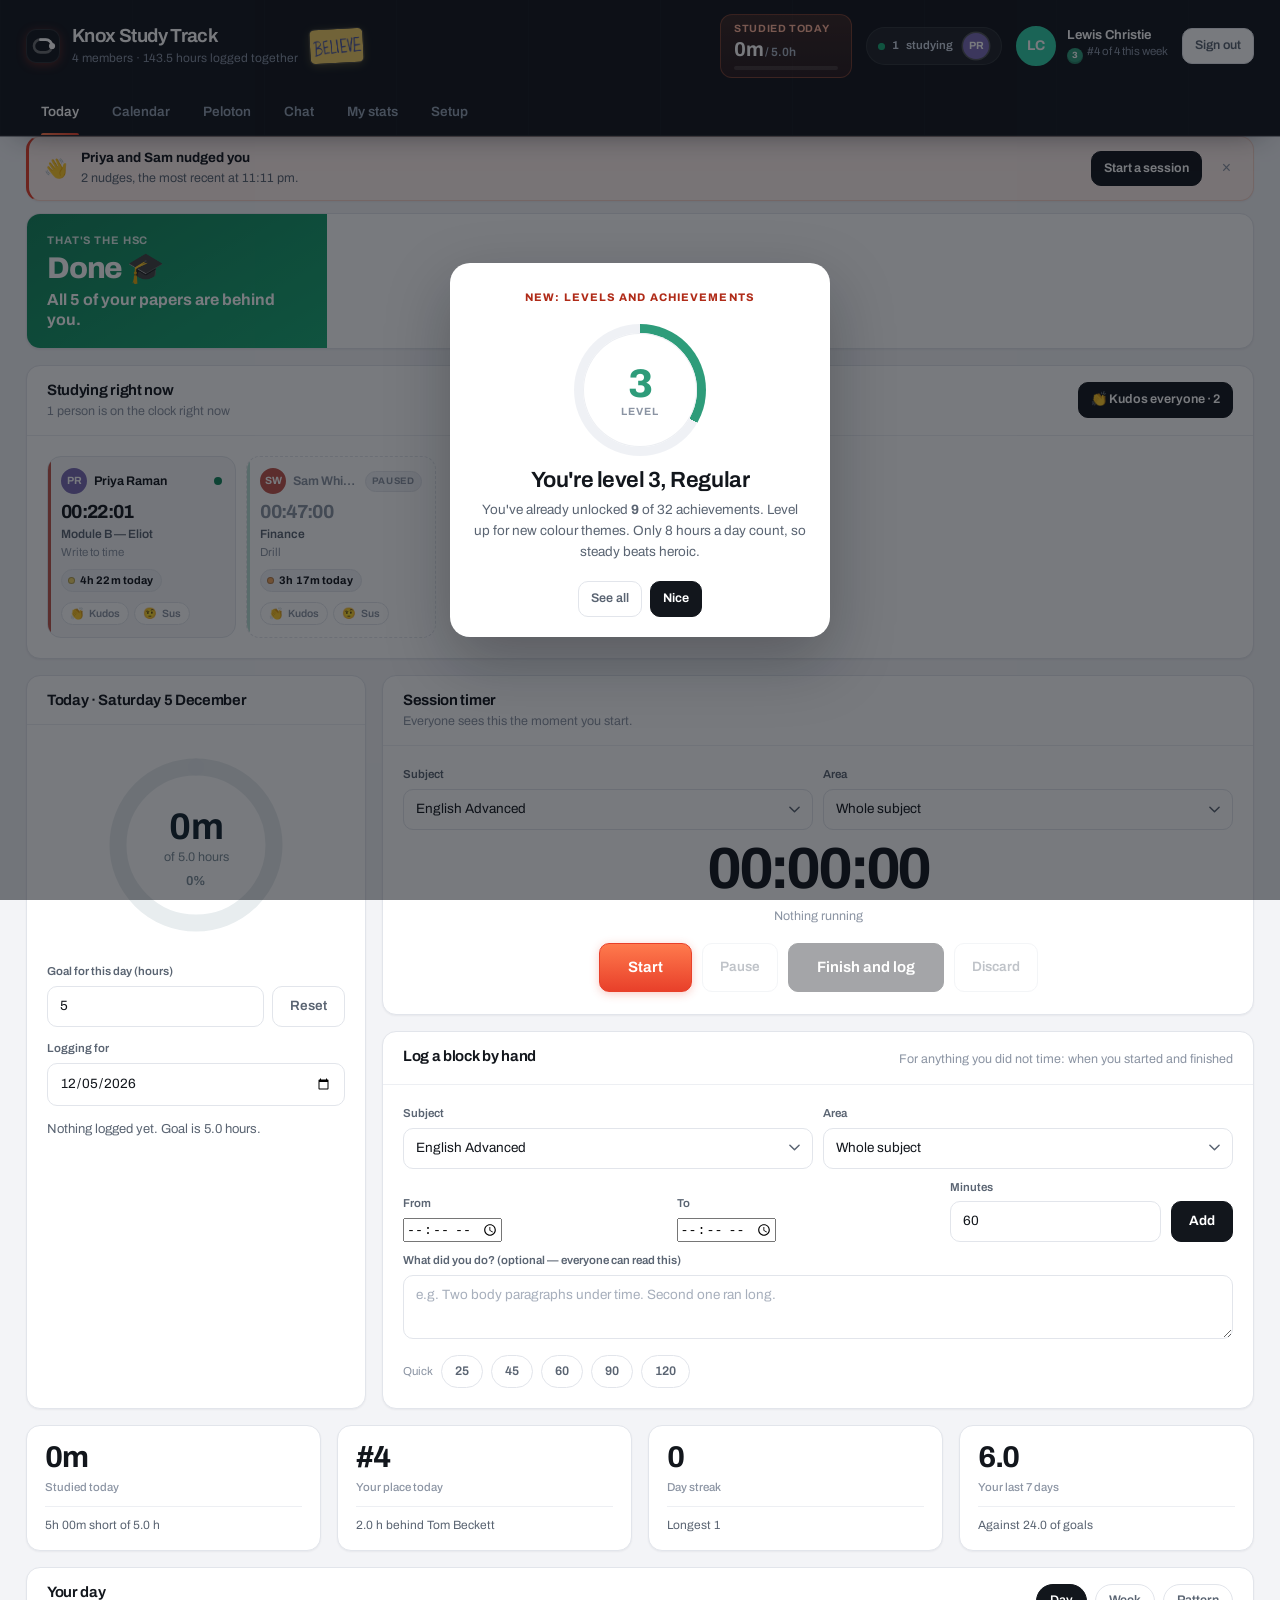
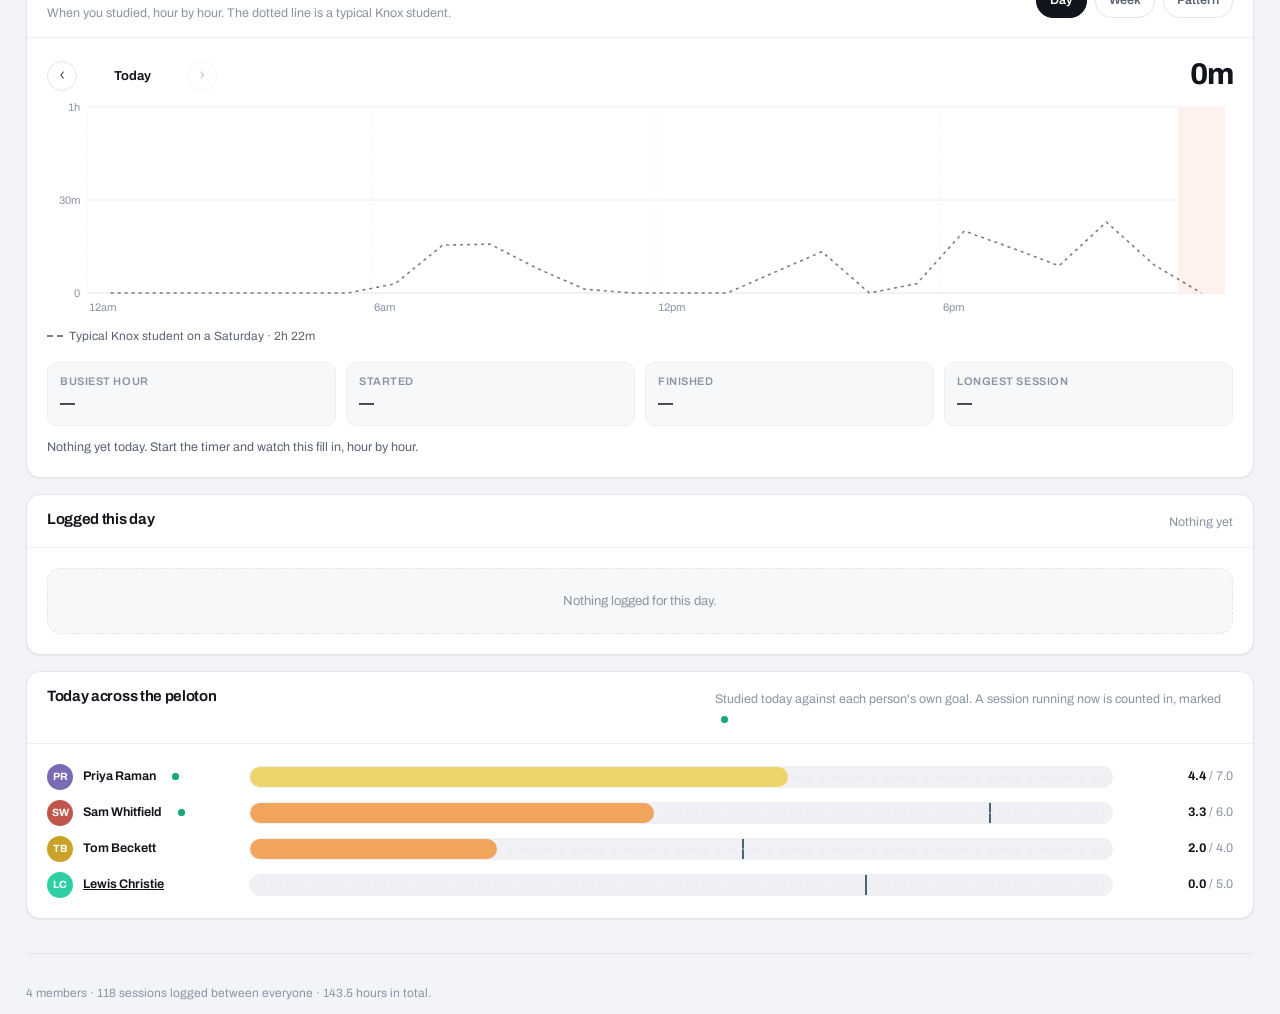
==== commit 5e8499d6: "Believe band from 24h before a paper; sign always in the masthead The exam band (and wishing luck) n" ====
--- a/_test/index.html
+++ b/_test/index.html
@@ -16,6 +16,7 @@
 <link rel="stylesheet" href="../play.css">
 <link rel="stylesheet" href="../plan.css">
 <link rel="stylesheet" href="../believe.css">
+<link rel="stylesheet" href="../polls.css">
 <link rel="stylesheet" href="../planner.css">
 </head>
 <body>
@@ -46,7 +47,7 @@
     <div id="au-msg"></div>
     <div class="field" id="au-namefield" style="display:none">
       <label class="fl" for="au-name">Your name</label>
-      <input type="text" id="au-name" autocomplete="name" placeholder="How you want to appear on the leaderboard">
+      <input type="text" id="au-name" maxlength="48" autocomplete="name" placeholder="How you want to appear on the leaderboard">
     </div>
     <div class="field">
       <label class="fl" for="au-email">Email</label>
@@ -87,7 +88,7 @@
             <div style="font-size:11.5px;color:var(--ink-soft);margin-top:5px">Optional. Square images look best.</div>
           </div>
         </div>
-        <div><label class="fl" for="ob-name">Display name</label><input type="text" id="ob-name"></div>
+        <div><label class="fl" for="ob-name">Display name</label><input type="text" id="ob-name" maxlength="48"></div>
         <div style="margin-top:12px;display:flex;gap:14px;align-items:end;flex-wrap:wrap">
           <div><label class="fl" for="ob-colour">Your colour</label><input type="color" id="ob-colour" value="#2FCFA6"></div>
           <div style="font-size:12.5px;color:var(--ink-soft);padding-bottom:9px">Used for your line on the peloton charts.</div>
@@ -118,7 +119,7 @@
             Not on the list? Type one in by hand</button>
           <div id="ob-manual" hidden style="margin-top:12px">
             <div class="grid" style="grid-template-columns:1fr 130px 44px auto;gap:9px;align-items:end">
-              <div><label class="fl" for="ob-subname">Subject name</label><input type="text" id="ob-subname" placeholder="e.g. Business Studies"></div>
+              <div><label class="fl" for="ob-subname">Subject name</label><input type="text" id="ob-subname" maxlength="80" placeholder="e.g. Business Studies"></div>
               <div><label class="fl" for="ob-subexam">Exam date</label><input type="date" id="ob-subexam"></div>
               <div><label class="fl">&nbsp;</label><input type="color" id="ob-subcolour" value="#3E7CA6"></div>
               <div><button class="btn" id="ob-addsub">Add</button></div>
@@ -171,6 +172,8 @@
           <p id="crewsub">—</p>
         </div>
         <span class="crewchip" id="crewchip" hidden></span>
+        <!-- The year's Believe sign, always up. believe.js makes it big on exam days. -->
+        <img class="mast-believe" src="../believe.webp" alt="Believe" width="2000" height="1295" decoding="async">
       </div>
       <!-- Your next paper, and the line from today to your last (wide screens) -->
       <div class="examstrip" id="examstrip" hidden></div>
@@ -204,7 +207,7 @@
 
   <!-- Exam days: the paper, a countdown and the year's Believe sign, for the
        people sitting it; for everyone else, a way to wish them luck.
-       Filled by believe.js, and empty every other day. -->
+       Filled by believe.js from 24 hours before a paper, empty otherwise. -->
   <div id="believe" hidden></div>
 
   <!-- Someone in the crew prodded you. Sticks around until dismissed. -->
@@ -273,16 +276,22 @@
         </div>
 
         <div class="card">
-          <header><h2>Log a block by hand</h2><div class="sub">For anything you did not time</div></header>
+          <header><h2>Log a block by hand</h2><div class="sub">For anything you did not time: when you started and finished</div></header>
           <div class="body">
-            <div class="grid" style="grid-template-columns:1.3fr 1.3fr .7fr auto;gap:10px;align-items:end">
+            <div class="grid" style="grid-template-columns:1fr 1fr;gap:10px;align-items:end">
               <div><label class="fl" for="f-subj">Subject</label><select id="f-subj"></select></div>
               <div><label class="fl" for="f-area">Area</label><select id="f-area"></select></div>
-              <div><label class="fl" for="f-min">Minutes</label><input type="number" id="f-min" min="1" max="1440" step="5" value="60"></div>
+            </div>
+            <!-- When it happened, so two blocks can't claim the same hour.
+                 From and To fill in Minutes; From and Minutes fill in To. -->
+            <div class="grid" style="grid-template-columns:1fr 1fr .8fr auto;gap:10px;align-items:end;margin-top:10px">
+              <div><label class="fl" for="f-from">From</label><input type="time" id="f-from" step="300"></div>
+              <div><label class="fl" for="f-to">To</label><input type="time" id="f-to" step="300"></div>
+              <div><label class="fl" for="f-min">Minutes</label><input type="number" id="f-min" min="1" max="480" step="5" value="60"></div>
               <div><button class="btn" id="f-add">Add</button></div>
             </div>
             <div style="margin-top:10px"><label class="fl" for="f-note">What did you do? (optional — everyone can read this)</label>
-              <textarea id="f-note" placeholder="e.g. Two body paragraphs under time. Second one ran long."></textarea></div>
+              <textarea id="f-note" maxlength="1000" placeholder="e.g. Two body paragraphs under time. Second one ran long."></textarea></div>
             <div class="controls" style="margin-top:9px">
               <span style="font-size:11.5px;color:var(--ink-soft)">Quick</span>
               <button class="chip" data-min="25">25</button><button class="chip" data-min="45">45</button>
@@ -419,6 +428,7 @@
         <div class="chatlog" id="chatlog" aria-live="polite"></div>
         <div class="chatnew"><button class="btn sm" id="chat-jump" hidden>New messages ↓</button></div>
         <div class="chatpreview" id="chat-preview" hidden></div>
+        <div class="chatgate" id="chat-gate" role="status" hidden></div>
         <div class="chatbox">
           <button class="chatattach" id="chat-attach" type="button"
             title="Add a picture" aria-label="Add a picture">
@@ -508,7 +518,7 @@
             <div><label class="fl">Change picture</label>
               <input type="file" id="s-avfile" accept="image/jpeg,image/png,image/webp" style="font-size:12.5px"></div>
           </div>
-          <div><label class="fl" for="s-name">Display name</label><input type="text" id="s-name"></div>
+          <div><label class="fl" for="s-name">Display name</label><input type="text" id="s-name" maxlength="48"></div>
           <div style="margin-top:12px;display:flex;gap:14px;align-items:end">
             <div><label class="fl" for="s-colour">Your colour</label><input type="color" id="s-colour"></div>
             <button class="btn ghost sm" id="s-colourpick" type="button"
@@ -600,7 +610,7 @@
             Not on the list? Type one in by hand</button>
           <div id="s-manual" hidden style="margin-top:12px">
             <div class="grid" style="grid-template-columns:1fr 130px 44px auto;gap:9px;align-items:end;margin-bottom:6px">
-              <div><label class="fl" for="s-subname">New subject</label><input type="text" id="s-subname" placeholder="Subject name"></div>
+              <div><label class="fl" for="s-subname">New subject</label><input type="text" id="s-subname" maxlength="80" placeholder="Subject name"></div>
               <div><label class="fl" for="s-subexam">Exam date</label><input type="date" id="s-subexam"></div>
               <div><label class="fl">&nbsp;</label><input type="color" id="s-subcolour" value="#3E7CA6"></div>
               <div><button class="btn" id="s-addsub">Add subject</button></div>
@@ -680,10 +690,10 @@
       <div class="grid" style="grid-template-columns:1fr 1fr .7fr;gap:10px">
         <div><label class="fl" for="ms-subj">Subject</label><select id="ms-subj"></select></div>
         <div><label class="fl" for="ms-area">Area</label><select id="ms-area"></select></div>
-        <div><label class="fl" for="ms-min">Minutes</label><input type="number" id="ms-min" min="1" max="1440" step="1"></div>
+        <div><label class="fl" for="ms-min">Minutes</label><input type="number" id="ms-min" min="1" max="480" step="1"></div>
       </div>
       <div style="margin-top:12px"><label class="fl" for="ms-note">What did you get done? (the peloton can read this)</label>
-        <textarea id="ms-note" style="min-height:84px"></textarea></div>
+        <textarea id="ms-note" maxlength="1000" style="min-height:84px"></textarea></div>
       <div class="controls" style="margin-top:14px;justify-content:flex-end">
         <button class="btn ghost" id="ms-discard">Discard</button>
         <button class="btn" id="ms-save">Save session</button>
@@ -699,7 +709,7 @@
     <div class="body">
       <div id="ma-list" style="margin-bottom:16px"></div>
       <div class="grid" style="grid-template-columns:1fr 84px 74px auto;gap:9px;align-items:end">
-        <div><label class="fl" for="ma-name">New area</label><input type="text" id="ma-name" placeholder="e.g. Module B — Eliot"></div>
+        <div><label class="fl" for="ma-name">New area</label><input type="text" id="ma-name" maxlength="120" placeholder="e.g. Module B — Eliot"></div>
         <div><label class="fl" for="ma-target">Target h</label><input type="number" id="ma-target" min="0" step="0.5"></div>
         <div><label class="fl" for="ma-pct">Mark %</label><input type="number" id="ma-pct" min="0" max="100" step="1"></div>
         <div><button class="btn" id="ma-add">Add</button></div>
@@ -751,10 +761,10 @@
         <div><label class="fl" for="e-subj">Subject</label><select id="e-subj"></select></div>
         <div><label class="fl" for="e-area">Area</label><select id="e-area"></select></div>
         <div><label class="fl" for="e-day">Date</label><input type="date" id="e-day"></div>
-        <div><label class="fl" for="e-min">Minutes</label><input type="number" id="e-min" min="1" max="1440" step="1"></div>
+        <div><label class="fl" for="e-min">Minutes</label><input type="number" id="e-min" min="1" max="480" step="1"></div>
       </div>
       <div style="margin-top:12px"><label class="fl" for="e-note">What did you get done? (the peloton can read this)</label>
-        <textarea id="e-note" style="min-height:84px"></textarea></div>
+        <textarea id="e-note" maxlength="1000" style="min-height:84px"></textarea></div>
       <div class="controls" style="margin-top:14px;justify-content:space-between">
         <button class="btn ghost sm" id="e-del" style="color:var(--loss);border-color:#E7BEBA">Delete session</button>
         <span class="controls" style="gap:9px">
@@ -800,10 +810,12 @@
 
 <script src="mock.js"></script>
 <script src="../catalogue.js"></script>
+<script src="../diag.js"></script>
 <script src="../app.js"></script>
 <script src="../play.js"></script>
 <script src="../plan.js"></script>
 <script src="../believe.js"></script>
+<script src="../polls.js"></script>
 <script src="../planner.js"></script>
 <script src="../admin.js"></script>
 </body>
--- a/styles.css
+++ b/styles.css
@@ -1211,13 +1211,6 @@
 .cdcard.near{border-color:var(--accent);background:var(--accent-wash)}
 .cdcard.near .cdnum{color:var(--accent-ink)}
 .cdcard.today .cdnum{font-size:22px}
-.cdcard.cdlive{grid-column:1 / -1;flex-wrap:wrap;color:#fff;border-color:transparent;
-  background:linear-gradient(150deg,rgba(0,0,0,.24),rgba(0,0,0,0) 55%,rgba(255,255,255,.16)),var(--c)}
-.cdcard.cdlive .cdnum{color:#fff;font-size:30px;font-variant-numeric:tabular-nums;margin-top:2px}
-.cdcard.cdlive .cdnum small{font-size:.55em;opacity:.75;margin-left:1px}
-.cdcard.cdlive .cdunit,.cdcard.cdlive .cdwhen{color:rgba(255,255,255,.85)}
-.cdcard.cdlive .cdwhat{color:#fff}
-.cdcard.cdlive.heat-3,.cdcard.cdlive.heat-4{animation:xcglow 2.4s ease-in-out infinite}
 
 /* ---- private mode ----------------------------------------------------- */
 .privrow{display:grid;grid-template-columns:auto 1fr;gap:12px;align-items:start;
--- a/plan.css
+++ b/plan.css
@@ -60,36 +60,6 @@
 .xc.soon .xc-big{animation:xcbeat 2.4s var(--ease) infinite}
 @keyframes xcbeat{50%{opacity:.8}}
 .xc-done .xc-hero{background:linear-gradient(150deg,#12855C,#19A974)}
-
-/* ---------- Countdown heat: the card warms as the day comes (plnHeat) ---------- */
-.xc-sw{display:inline-block;width:10px;height:10px;border-radius:3px;background:var(--sc,#fff);
-  box-shadow:0 0 0 1.5px rgba(255,255,255,.85);margin-right:8px;vertical-align:1px}
-.cd-live{white-space:nowrap}
-/* the ticking figure is a span too: undo the small "to go" span styling */
-.xc-big .cd-live,.xh-big .cd-live{font-size:inherit;font-weight:inherit;letter-spacing:inherit;margin:0;opacity:1}
-.xh-fin .cd-live{display:inline;font-size:inherit;font-weight:inherit;color:inherit;text-transform:none;letter-spacing:inherit}
-.xc .xc-big:has(.cd-live){font-size:36px;white-space:nowrap}
-.xc .xc-big .cd-live+span{display:none}   /* "Next exam" already says it; no room beside a two-digit day count */
-.xc,.xh-next{transition:box-shadow .6s var(--ease)}
-.xc.heat-1,.xh-next.heat-1{box-shadow:0 0 0 1px color-mix(in srgb,var(--c) 30%,transparent),0 8px 22px -12px var(--c)}
-.xc.heat-2,.xh-next.heat-2{box-shadow:0 0 0 1.5px color-mix(in srgb,var(--c) 45%,transparent),0 10px 30px -10px var(--c)}
-.xc.heat-3,.xh-next.heat-3{box-shadow:0 0 0 2px color-mix(in srgb,var(--c) 60%,transparent),0 12px 38px -8px var(--c);
-  animation:xcglow 3.2s ease-in-out infinite}
-.xc.heat-4,.xh-next.heat-4{box-shadow:0 0 0 2px var(--c),0 14px 46px -6px var(--c);animation:xcglow 1.6s ease-in-out infinite}
-@keyframes xcglow{50%{box-shadow:0 0 0 3px color-mix(in srgb,var(--c) 75%,transparent),0 16px 56px -4px var(--c)}}
-.xh-next.soon .xh-big{animation:xcbeat 2.4s var(--ease) infinite}
-
-/* ---------- Your finish line ---------- */
-.xc-fin{margin-top:14px;padding:10px 12px 9px;border-radius:var(--r-sm);background:rgba(0,0,0,.2)}
-.xc-fin-k{font-size:10.5px;font-weight:700;letter-spacing:.08em;text-transform:uppercase;opacity:.9}
-.xc-fin-big{font-size:22px;font-weight:800;letter-spacing:-.03em;margin-top:2px;font-variant-numeric:tabular-nums}
-.xc-fin-big small{font-size:.55em;font-weight:700;margin-left:1px;opacity:.75}
-.xc-fin-bar,.xh-fin .xh-bar{display:block;height:6px;border-radius:999px;background:rgba(255,255,255,.22);overflow:hidden;margin:6px 0 5px}
-.xc-fin-bar i,.xh-fin .xh-bar i{display:block;height:100%;min-width:6px;border-radius:999px;background:linear-gradient(90deg,#3DDC97,#19A974)}
-.xh-fin .xh-bar{background:var(--surface-3)}
-.xc-fin-s{font-size:11.5px;opacity:.88}
-.xh-fin b{font-size:21px}
-.xh-fin b small{font-size:.6em}
 @media (max-width:1080px){ .xc{grid-template-columns:1fr} .xc-days{grid-template-columns:repeat(7,minmax(0,1fr))} }
 @media (max-width:620px){
   .xc-big{font-size:38px}
@@ -100,10 +70,10 @@
   .xc-check{grid-template-columns:1fr}
   .xc-chips{padding-right:0}
 }
-@media (prefers-reduced-motion:reduce){ .xc.soon .xc-big,.xh-next.soon .xh-big,.xc[class*="heat-"],.xh-next[class*="heat-"]{animation:none} }
+@media (prefers-reduced-motion:reduce){ .xc.soon .xc-big{animation:none} }
 
 /* ---------- Calendar: hero ---------- */
-.xh{display:grid;grid-template-columns:1.6fr repeat(3,1fr);gap:12px}
+.xh{display:grid;grid-template-columns:1.5fr 1.25fr repeat(2,1fr);gap:12px}
 .xh-next{border-radius:var(--r);padding:16px 20px;color:#fff;box-shadow:var(--sh-1);
   background:linear-gradient(150deg,rgba(0,0,0,.24),rgba(0,0,0,0) 55%,rgba(255,255,255,.16)),var(--c)}
 .xh-k{font-size:11px;font-weight:700;letter-spacing:.08em;text-transform:uppercase;opacity:.85}
@@ -316,3 +286,16 @@
 .pfcal-key{display:flex;align-items:center;gap:7px;margin-top:10px;font-size:11.5px;color:var(--ink-mid)}
 .pfcal-key i{width:12px;height:10px;border-radius:3px;background:var(--ink-soft);box-shadow:0 0 0 1.5px var(--surface),0 0 0 3px var(--accent)}
 @media (max-width:620px){ .pfcal{padding:9px} .pfcal-meta{text-align:left} .mc-day.pf{min-height:50px} }
+
+/* ---------- The finish line: All your exams done in (plnFinish) ---------- */
+.xc-fin{margin-top:14px;padding:10px 12px 9px;border-radius:var(--r-sm);background:rgba(0,0,0,.2)}
+.xc-fin-k{font-size:10.5px;font-weight:700;letter-spacing:.08em;text-transform:uppercase;opacity:.9}
+.xc-fin-big{font-size:26px;font-weight:800;letter-spacing:-.03em;line-height:1.1;margin-top:3px;font-variant-numeric:tabular-nums}
+.xc-fin-big small{font-size:.55em;font-weight:700;margin-left:1px;opacity:.75}
+.xc-fin-bar,.xh-fin .xh-bar{display:block;height:6px;border-radius:999px;overflow:hidden;margin:7px 0 5px}
+.xc-fin-bar{background:rgba(255,255,255,.22)}
+.xc-fin-bar i,.xh-fin .xh-bar i{display:block;height:100%;min-width:6px;border-radius:999px;background:linear-gradient(90deg,#3DDC97,#19A974)}
+.xc-fin-s{font-size:11.5px;opacity:.88}
+.xh-fin{border-color:#BFE6D3;background:linear-gradient(160deg,var(--good-wash),var(--surface) 70%)}
+.xh-fin>span{color:var(--good)}
+.xh-fin b{font-size:32px}
--- a/believe.css
+++ b/believe.css
@@ -73,7 +73,12 @@
 .blv-slim.lite{background:#EFCD68;color:#2F3A82}
 .blv-slim.lite b{color:#2F3A82}
 
+/* the sign in the masthead, every day */
+.mast-believe{height:34px;width:auto;flex:none;border-radius:5px;transform:rotate(-3deg);
+  box-shadow:0 2px 10px rgba(239,205,104,.25),0 0 0 1px rgba(255,255,255,.12)}
+
 @media (max-width:720px){
+  .mast-believe{height:26px;border-radius:4px}
   .blv{grid-template-columns:1fr;gap:0;padding:18px 18px 18px}
   .blv-img{position:absolute;top:16px;right:46px;width:104px;margin:0;border-radius:8px}
   .blv-title{font-size:17px;padding-right:120px}
--- a/planner.css
+++ b/planner.css
@@ -123,3 +123,23 @@
   .td-act{gap:0}
   .td-ic{width:26px}
 }
+
+/* ---------- unticked to-dos from earlier: an offer, not a move ---------- */
+.td-leftbar{display:flex;align-items:center;gap:10px;flex-wrap:wrap;margin-bottom:14px;padding:10px 12px;
+  border-radius:var(--r-sm);background:var(--surface-2);border:1px solid var(--rule)}
+.td-leftbar>div{flex:1;min-width:200px;font-size:13px;color:var(--ink-2)}
+.td-leftbar>div span{display:block;font-size:12px;color:var(--ink-soft);margin-top:2px;overflow:hidden;text-overflow:ellipsis;white-space:nowrap}
+
+/* ---------- From your plan: the lead-up chart's hours for this day ---------- */
+.td-plan{display:flex;align-items:center;flex-wrap:wrap;gap:6px;margin:-2px 0 14px}
+.td-plan-k{font-size:10.5px;font-weight:700;text-transform:uppercase;letter-spacing:.08em;color:var(--ink-soft);margin-right:4px}
+.td-pchip{appearance:none;font:inherit;display:inline-flex;align-items:center;gap:6px;padding:5px 10px 5px 8px;border-radius:999px;
+  font-size:12px;color:var(--ink-mid);background:var(--surface);border:1.5px dashed var(--c);cursor:pointer;
+  transition:background var(--fast) var(--ease)}
+.td-pchip b{color:var(--ink);font-weight:650}
+.td-pchip i{font-style:normal;font-weight:700;color:var(--c)}
+button.td-pchip:hover{background:var(--surface-2)}
+button.td-pchip:focus-visible{outline:none;box-shadow:0 0 0 3.5px rgba(232,64,42,.32)}
+.td-pchip.ok{border-style:solid;cursor:default;opacity:.75}
+.td-plan-none{font-size:12.5px;color:var(--ink-soft)}
+.td-link{appearance:none;border:0;background:none;font:inherit;font-weight:650;color:var(--accent-ink);padding:0;cursor:pointer;text-decoration:underline}
